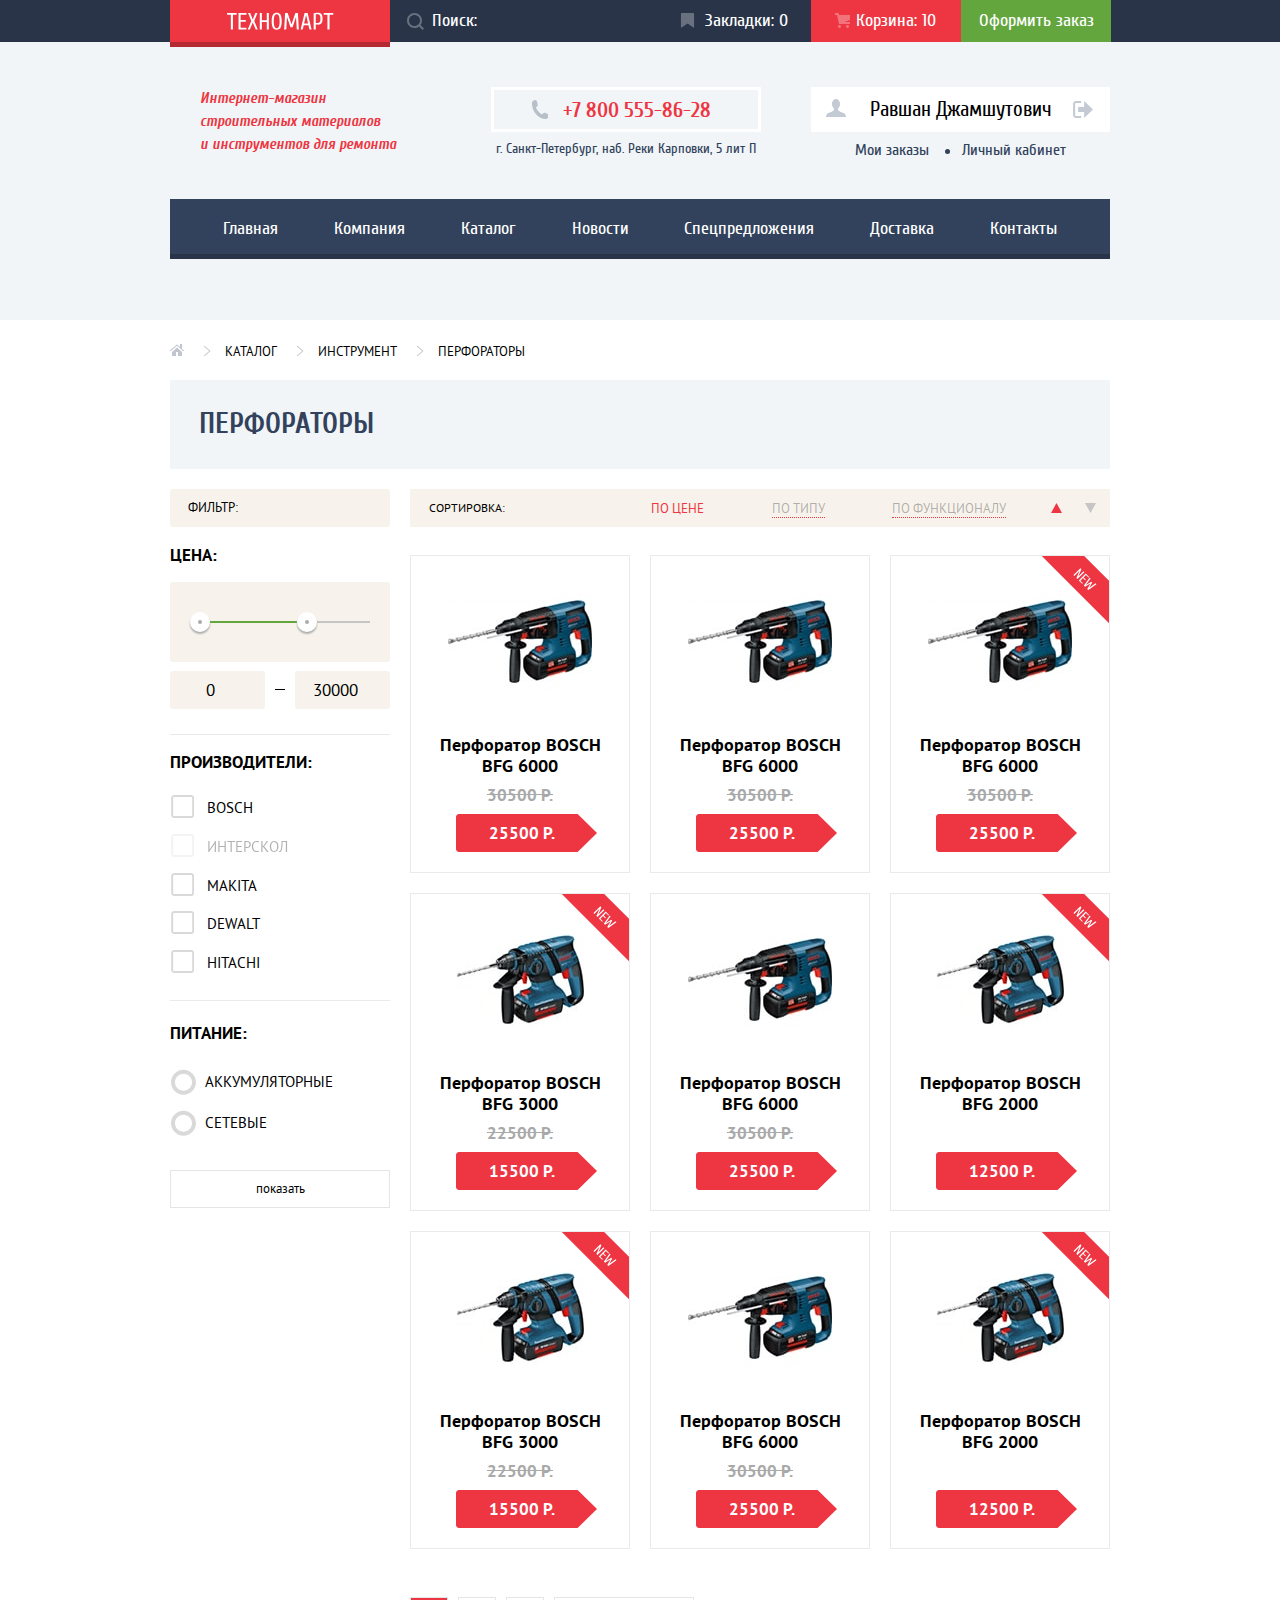
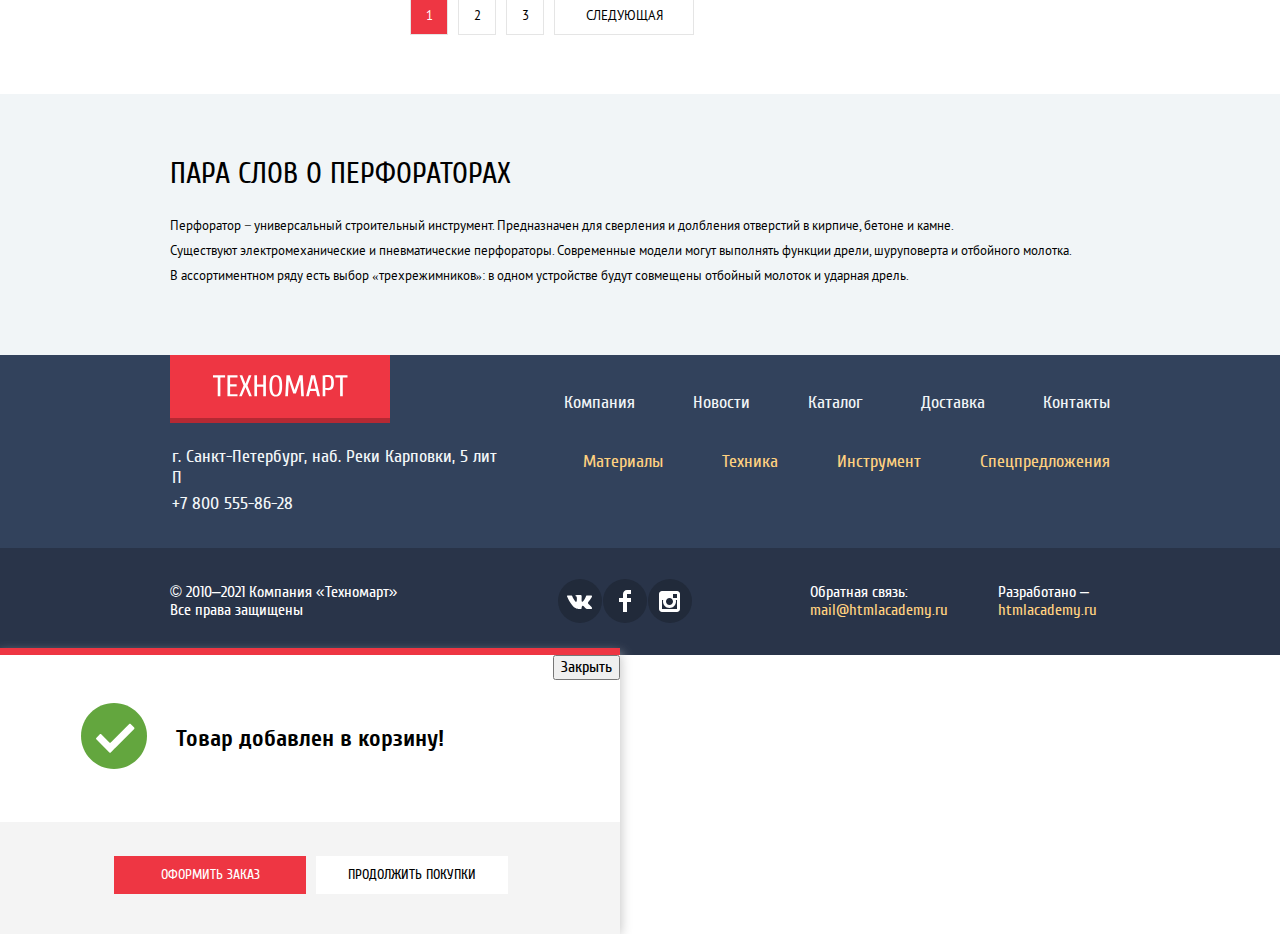
==== catalog.html @ 5bba309a "index pixel perfect" ====
<!DOCTYPE html>
<html lang="ru">
  <head>
    <meta charset="utf-8">
    <link rel="stylesheet" href="css/normalize.css">
    <link rel="stylesheet" href="css/style.css">
    <link rel="icon" href="favicon.ico">
    <link rel="icon" href="icon/favicon/icon.svg" type="image/svg+xml">
    <link rel="apple-touch-icon" href="icon/favicon/180.png">
    <link rel="manifest" href="manifest.webmanifest">
    <!-- <link href="https://fonts.googleapis.com/css2?family=Cuprum:ital,wght@0,400;0,600;1,400&family=PT+Sans:wght@400;700&display=swap" rel="stylesheet">    <link rel="stylesheet" href="css/style.css"> -->
    <title>Интернет-магазин Техномарт</title>  </head>
  <body class="inner-page">
    <header>
      <div class="top-header">
        <div class="container top-header-layout">
          <a class="logo" href="index.html">
            <div class="logo-wrap">
              <img class="logo-img" src="logo/logo-technomart.svg" width="106.83" height="16.9" alt="logo">
            </div>
          </a>
          <div class="search-wrap">
            <label class="top-header-search-icon" for="header_search">
              <svg width="17" height="17" viewBox="0 0 17 17" fill="none"  xmlns="http://www.w3.org/2000/svg">
                <path fill-rule="evenodd" clip-rule="evenodd" d="M13.458 12.044L17 15.586L15.586 17L12.044 13.458C10.782 14.421 9.21 15 7.5 15C3.35786 15 0 11.6421 0 7.5C0 3.35786 3.35786 0 7.5 0C11.6421 0 15 3.35786 15 7.5C15.0001 9.14309 14.4581 10.7403 13.458 12.044ZM7.5 2C4.467 2 2 4.467 2 7.5C2.00331 10.5362 4.4638 12.9967 7.5 13C10.532 13 13 10.532 13 7.5C13 4.467 10.532 2 7.5 2Z" fill="white" opacity="0.3"/>
              </svg>
            </label>
            <input class="top-header-search" type="search" id="header_search" placeholder="Поиск: ">
          </div>
          <ul class="top-header-list">
            <li class="top-header-item">
              <a href="#">
                <svg width="14" height="16" viewBox="0 0 14 16" fill="none" xmlns="http://www.w3.org/2000/svg">
                  <g opacity="0.3">
                  <path d="M14 15C14 15.55 13.632 15.741 13.182 15.426L7.819 11.661C7.369 11.346 6.632 11.346 6.182 11.661L0.818 15.426C0.368 15.741 0 15.55 0 15V1C0 0.45 0.45 0 1 0H13C13.55 0 14 0.45 14 1V15Z" fill="white"/>
                  </g>
                </svg>
                Закладки: 0
              </a>
            </li>
            <li class="top-header-item cart-with-goods">
              <a href="#">
                <svg width="15" height="15" viewBox="0 0 15 15" fill="none" xmlns="http://www.w3.org/2000/svg">
                  <g opacity="0.3">
                  <path d="M4.5 15C5.32843 15 6 14.3284 6 13.5C6 12.6716 5.32843 12 4.5 12C3.67157 12 3 12.6716 3 13.5C3 14.3284 3.67157 15 4.5 15Z" fill="white"/>
                  <path d="M12.5 15C13.3284 15 14 14.3284 14 13.5C14 12.6716 13.3284 12 12.5 12C11.6716 12 11 12.6716 11 13.5C11 14.3284 11.6716 15 12.5 15Z" fill="white"/>
                  <path d="M15 2H4.07L3.648 0H0V2H2.031L4.016 11H15V9H9.441L15 6.951V2Z" fill="white"/>
                  </g>
                </svg>
                Корзина: 10
              </a>
            </li>
            <li class="top-header-item">
              <a href="#">
                Оформить заказ
              </a>
            </li>
          </ul>
        </div>
      </div>
      <div class="main-header ">
        <div class="container main-header-layout">
          <h2 class="main-header-text">Интернет-магазин <br> строительных материалов <br> и инструментов для ремонта</h2>
          <div class="main-header-phone-wrap">
            <a class="main-header-phone" href="tel:+78005558628">
            +7 800 555-86-28</a>
            <p class="main-header-address">г. Санкт-Петербург, наб. Реки Карповки, 5 лит П</p>
          </div>
          <div class="user-wrap">
            <a class="user" href="">Равшан Джамшутович</a>
            <div class="orders-account">
              <a class="orders-account-dot" href="">Мои заказы</a>
              <a href="">Личный кабинет</a>
            </div>
          </div>

          <nav class="main-header-nav">
            <ul class="main-header-nav-list">
              <li><a href="index.html">Главная</a></li>
              <li><a href="#">Компания</a></li>
              <li><a href="catalog.html">Каталог</a></li>
              <li><a href="#">Новости</a></li>
              <li><a href="#">Спецпредложения</a></li>
              <li><a href="#">Доставка</a></li>
              <li><a href="#">Контакты</a></li>
            </ul>
          </nav>
        </div>
      </div>
    </header>
    <main>
      <div class="catalog-grid  container">
        <h1 class="hiden">Каталог</h1>
        <ul class="breadcrumbs">
          <li class="breadcrumbs-item"><a href="index.html"><img src="icon/icon-home.svg" alt="home"></a></li>
          <li class="breadcrumbs-item"><a href="catalog.html">Каталог</a></li>
          <li class="breadcrumbs-item"><a href="#">Инструмент</a></li>
          <li class="breadcrumbs-item breadcrumbs-current"><a href="#">Перфораторы</a></li>
        </ul>
        <div class="catalog-title-wrap">
          <h2 class="catalog-title">Перфораторы</h2>
        </div>
        <section>
          <form class="filter" action="post">
            <div class="filter-title">
              <p>фильтр:</p>
            </div>
            <fieldset class="filter-range-fieldset">
              <legend>Цена:</legend>
              <div class="range-filter">
                <div class="range-controls">
                  <div class="scale">
                    <div class="bar"></div>
                  </div>
                  <div class="toggle toggle-min" tabindex="0"></div>
                  <div class="toggle toggle-max" tabindex="0"></div>
                </div>
                <div class="price-controls">
                  <label class="min-price">
                    <input type="number" name="min-price" value="0">
                  </label>
                  <div class="price-controls-dash"></div>
                  <label class="max-price">
                    <input type="number" name="max-price" value="30000">
                  </label>
                </div>
              </div>
            </fieldset>
            <div class="filter-line"></div>
            <fieldset class="checkbox-manufacturers-fieldset">
              <legend>Производители:</legend>
                <input class="checkbox-manufacturers hiden" id="checkbox-BOSCH"  type="checkbox">
                <label class="checkbox-manufacturers-label" for="checkbox-BOSCH">BOSCH</label><br>

                <input class="checkbox-manufacturers hiden" id="checkbox-ИНТЕРСКОЛ" type="checkbox"
                disabled>
                <label class="checkbox-manufacturers-label" for="checkbox-ИНТЕРСКОЛ">ИНТЕРСКОЛ</label><br>

                <input class="checkbox-manufacturers hiden" id="checkbox-MAKITA" type="checkbox">
                <label class="checkbox-manufacturers-label" for="checkbox-MAKITA">MAKITA</label><br>

                <input class="checkbox-manufacturers hiden" id="checkbox-Dewalt" type="checkbox">
                <label class="checkbox-manufacturers-label" for="checkbox-Dewalt">Dewalt</label><br>

                <input class="checkbox-manufacturers hiden" id="checkbox-Hitachi" type="checkbox">
                <label class="checkbox-manufacturers-label" for="checkbox-Hitachi">Hitachi</label>
            </fieldset>
            <div class="filter-line checkbox-manufacturers-line"></div>
            <fieldset class="power-radiobtn-fieldset">
              <legend>Питание:</legend>
              <div class="power-radiobtn-wrap">
                <input class="power-radiobtn hiden" type="radio" id="power-battery" name="power">
                <label class="power-radiobtn-label" for="power-battery">Аккумуляторные</label>
              </div>
              <div class="power-radiobtn-wrap">
                <input class="power-radiobtn hiden" type="radio" id="power_socket" name="power">
                <label class="power-radiobtn-label" for="power_socket">Сетевые</label>
              </div>
            </fieldset>
            <button class="btn-filter">показать</button>
          </form>
        </section>
        <section class="catalog-items">
          <div class="catalog-items-sorting-wrap">
            <h2>Сортировка:</h2>
            <ul class="catalog-items-sorting-list">
              <li class="catalog-items-sorting-item catalog-items-sorting-item-activ"><a href="#">По цене</a></li>
              <li class="catalog-items-sorting-item"><a href="#">По типу</a></li>
              <li class="catalog-items-sorting-item"><a href="#">По функционалу</a></li>
            </ul>
            <ul class="sort-arr-wrap">
              <li class="sort-arr sort-arr-active">
                <a href="#">
                  <svg width="11" height="10" viewBox="0 0 11 10" fill="none" xmlns="http://www.w3.org/2000/svg">
                  <path d="M5.5 0L11 10L0 10" fill="#C5C5C5"/>
                  </svg>
                </a>
              </li>
              <li class="sort-arr ">
                <a href="#">
                  <svg width="11" height="10" viewBox="0 0 11 10" fill="none" xmlns="http://www.w3.org/2000/svg">
                  <path d="M5.5 10L0 0H11" fill="#C5C5C5"/>
                  </svg>
                </a>
              </li>
            </ul>
          </div>
          <ul class="popular-item-list">
            <li class="popular-item">
              <div class="popular-item-img">
                <ul class="popular-item-hover-list">
                  <li class="popular-item-hover-buy-btn popular-item-hover-buy"><a href="#">купить</a></li>
                  <li class="popular-item-hover-bookmark-btn popular-item-hover-bookmark"><a href="#">В закладки</a></li>
                </ul>
                <img src="img/BFG6000.jpg" width="144" height="128" alt="перфоратор BFG6000">
              </div>
              <div class="popular-list-wrap">
                <p>Перфоратор BOSCH<br>BFG 6000</p>
                <span>30500 Р.</span>
                <div class="btn btn-price">
                  <a href="#">25500 Р.</a>
                </div>
              </div>
            </li>
            <li class="popular-item">
              <div class="popular-item-img">
                <ul class="popular-item-hover-list">
                  <li class="popular-item-hover-buy-btn popular-item-hover-buy"><a href="#">купить</a></li>
                  <li class="popular-item-hover-bookmark-btn popular-item-hover-bookmark"><a href="#">В закладки</a></li>
                </ul>
                <img src="img/BFG6000.jpg" width="144" height="128" alt="перфоратор BFG6000">
              </div>
              <div class="popular-list-wrap">
                <p>Перфоратор BOSCH<br>BFG 6000</p>
                <span>30500 Р.</span>
                <div class="btn btn-price">
                  <a href="#">25500 Р.</a>
                </div>
              </div>
            </li>
            <li class="popular-item  popular-item-new">
              <div class="popular-item-img">
                <ul class="popular-item-hover-list">
                  <li class="popular-item-hover-buy-btn popular-item-hover-buy"><a href="#">купить</a></li>
                  <li class="popular-item-hover-bookmark-btn popular-item-hover-bookmark"><a href="#">В закладки</a></li>
                </ul>
                <img src="img/BFG6000.jpg" width="144" height="128" alt="перфоратор BFG6000">
              </div>
              <div class="popular-list-wrap">
                <p>Перфоратор BOSCH<br>BFG 6000</p>
                <span>30500 Р.</span>
                <div class="btn btn-price">
                  <a href="#">25500 Р.</a>
                </div>
              </div>
            </li>
            <li class="popular-item  popular-item-new">
              <div class="popular-item-img">
                <ul class="popular-item-hover-list">
                  <li class="popular-item-hover-buy-btn popular-item-hover-buy"><a href="#">купить</a></li>
                  <li class="popular-item-hover-bookmark-btn popular-item-hover-bookmark"><a href="#">В закладки</a></li>
                </ul>
                <img src="img/BFG3000.jpg" width="127" height="112" alt="перфоратор BFG3000">
              </div>
              <div class="popular-list-wrap">
                <p>Перфоратор BOSCH<br>BFG 3000</p>
                <span>22500 Р.</span>
                <div class="btn btn-price">
                  <a href="#">15500 Р.</a>
                </div>
              </div>
            </li>
            <li class="popular-item">
              <div class="popular-item-img">
                <ul class="popular-item-hover-list">
                  <li class="popular-item-hover-buy-btn popular-item-hover-buy"><a href="#">купить</a></li>
                  <li class="popular-item-hover-bookmark-btn popular-item-hover-bookmark"><a href="#">В закладки</a></li>
                </ul>
                <img src="img/BFG6000.jpg" width="144" height="128" alt="перфоратор BFG6000">
              </div>
              <div class="popular-list-wrap">
                <p>Перфоратор BOSCH<br>BFG 6000</p>
                <span>30500 Р.</span>
                <div class="btn btn-price">
                  <a href="#">25500 Р.</a>
                </div>
              </div>
            </li>
            <li class="popular-item  popular-item-new">
              <div class="popular-item-img">
                <ul class="popular-item-hover-list">
                  <li class="popular-item-hover-buy-btn popular-item-hover-buy"><a href="#">купить</a></li>
                  <li class="popular-item-hover-bookmark-btn popular-item-hover-bookmark"><a href="#">В закладки</a></li>
                </ul>
                <img src="img/BFG2000.jpg" width="127" height="112" alt="перфоратор BFG2000">
              </div>
              <div class="popular-list-wrap">
                <p>Перфоратор BOSCH<br>BFG 2000</p>
                <span></span>
                <div class="btn btn-price">
                  <a href="#">12500 Р.</a>
                </div>
              </div>
            </li>
            <li class="popular-item  popular-item-new">
              <div class="popular-item-img">
                <ul class="popular-item-hover-list">
                  <li class="popular-item-hover-buy-btn popular-item-hover-buy"><a href="#">купить</a></li>
                  <li class="popular-item-hover-bookmark-btn popular-item-hover-bookmark"><a href="#">В закладки</a></li>
                </ul>
                <img src="img/BFG3000.jpg" width="127" height="112" alt="перфоратор BFG3000">
              </div>
              <div class="popular-list-wrap">
                <p>Перфоратор BOSCH<br>BFG 3000</p>
                <span>22500 Р.</span>
                <div class="btn btn-price">
                  <a href="#">15500 Р.</a>
                </div>
              </div>
            </li>
            <li class="popular-item">
              <div class="popular-item-img">
                <ul class="popular-item-hover-list">
                  <li class="popular-item-hover-buy-btn popular-item-hover-buy"><a href="#">купить</a></li>
                  <li class="popular-item-hover-bookmark-btn popular-item-hover-bookmark"><a href="#">В закладки</a></li>
                </ul>
                <img src="img/BFG6000.jpg" width="144" height="128" alt="перфоратор BFG6000">
              </div>
              <div class="popular-list-wrap">
                <p>Перфоратор BOSCH<br>BFG 6000</p>
                <span>30500 Р.</span>
                <div class="btn btn-price">
                  <a href="#">25500 Р.</a>
                </div>
              </div>
            </li>
            <li class="popular-item  popular-item-new">
              <div class="popular-item-img">
                <ul class="popular-item-hover-list">
                  <li class="popular-item-hover-buy-btn popular-item-hover-buy"><a href="#">купить</a></li>
                  <li class="popular-item-hover-bookmark-btn popular-item-hover-bookmark"><a href="#">В закладки</a></li>
                </ul>
                <img src="img/BFG2000.jpg" width="127" height="112" alt="перфоратор BFG2000">
              </div>
              <div class="popular-list-wrap">
                <p>Перфоратор BOSCH<br>BFG 2000</p>
                <span></span>
                <div class="btn btn-price">
                  <a href="#">12500 Р.</a>
                </div>
              </div>
            </li>
          </ul>

          <ul class="pagination-list">
            <li class="pagination-item pagination-item-current">
              <a href="#">1</a>
            </li>
            <li class="pagination-item">
              <a href="#">2</a>
            </li>
            <li class="pagination-item">
              <a href="#">3</a>
            </li>
            <li class="pagination-item">
              <a href="#">Следующая</a>
            </li>
          </ul>

        </section>
        </div>

      <section class="about-perforators">
        <div class="container">

          <h2>Пара слов о перфораторах</h2>
          <p>Перфоратор  &minus; универсальный строительный инструмент. Предназначен для сверления и долбления отверстий в кирпиче, бетоне и камне. <br>
            Существуют электромеханические и пневматические перфораторы. Современные модели могут выполнять функции дрели, шуруповерта и отбойного молотка. <br>
            В ассортиментном ряду есть выбор «трехрежимников»: в одном устройстве будут совмещены отбойный молоток и ударная дрель.</p>
          </div>
      </section>
    </main>
    <footer class="main-footer">
      <div class="top-footer">
        <div class="container top-footer-layout">
          <h2 class="hiden">Контакты</h2>
          <a href="index.html" class="logo">
            <div class="logo-wrap logo-bottom">
              <img src="logo/logo-technomart.svg" width="136.5" height="21.6" alt="logo">
            </div>
          </a>
          <nav class="top-footer-nav">
            <ul class="top-footer-nav-list">
              <li><a href="#">Компания</a></li>
              <li><a href="#">Новости</a></li>
              <li><a href="catalog.html">Каталог</a></li>
              <li><a href="#">Доставка</a></li>
              <li><a href="#">Контакты</a></li>
            </ul>
          </nav>
          <div class="top-footer-wrap">
            <div class="top-footer-address-wrap">
              <p class="top-footer-address">г. Санкт-Петербург, наб. Реки Карповки, 5 лит П</p>
              <a class="top-footer-phone" href="tel:+78005558628">+7 800 555-86-28</a>
            </div>
            <ul class="top-footer-list">
              <li><a href="#">Материалы</a></li>
              <li><a href="#">Техника</a></li>
              <li><a href="#">Инструмент</a></li>
              <li><a href="#">Спецпредложения</a></li>
            </ul>
          </div>
        </div>
      </div>
      <div class="bottom-footer">
        <div class="container bottom-footer-layout">
            <p class="bottom-footer-copyrite">© 2010–2021 Компания «Техномарт» <br>
            Все права защищены</p>
            <ul class="bottom-footer-social-list">
              <li><a class="social-button" href="#"><img src="icon/icon-vk.svg" width="26" height="15" alt="vk"></a></li>
              <li><a class="social-button" href="#"><img src="icon/icon-fb.svg" width="12" height="22" alt="fb"></a></li>
              <li><a class="social-button" href="#"><img src="icon/icon-insta.svg" width="21" height="21" alt="insta"></a></li>
            </ul>
            <div class="feedback-wrap">
              <div class="feedback">
                <p>Обратная связь:</p>
                <a class="feedback-mail" href="mailto:mail@htmlacademy.ru">mail@htmlacademy.ru</a>
              </div>
              <div class="developed">
                <p>Разработано – </p>
                <a class="developed-link" href="https://htmlacademy.ru">htmlacademy.ru</a>
              </div>
            </div>
        </div>
      </div>
    </footer>

    <section class="modal add-to-cart">
      <p class="add-to-cart-main">Товар добавлен в корзину!</p>
      <ul class="add-to-cart-list">
        <li><a class="btn add-to-cart-item" href="#">оформить заказ</a></li>
        <li><a class="btn add-to-cart-item continue-shopping" href="#">продолжить покупки</a></li>
      </ul>
      <button class="modal-close" type="button">Закрыть</button>
    </section>

  </body>
</html>
---- css/style.css ----
/* fonts */
@font-face {
	font-family: 'Cuprum';
	src: local('Cuprum'), local('Cuprum-Regular'),
    url('../fonts/cuprum.woff2') format('woff2'),
		url('../fonts/cuprum.woff') format('woff');
	font-weight: 400;
	font-style: normal;
}

@font-face {
  font-family: 'Cuprum';
  src: local('Cuprum'), local('Cuprum Bold'),
    url('../fonts/cuprumbold.woff2') format('woff2'),
    url('../fonts/cuprumbold.woff') format('woff');
  font-weight: 700;
  font-style: normal;
}

@font-face {
  font-family: 'Cuprum';
  src: local('Cuprum'), local('Regular italic'),
    url('../fonts/cuprumbolditalic.woff2') format('woff2'),
    url('../fonts/cuprumitalic.woff') format('woff');
  font-weight: 400;
  font-style: italic;
}

@font-face {
  font-family: 'PT Sans';
  src: local('PT Sans'), local('PT Sans Regular'),
    url('../fonts/ptsans.woff2') format('woff2'),
    url('../fonts/ptsans.woff') format('woff');
  font-weight: 400;
  font-style: normal;
}

@font-face {
  font-family: 'PT Sans';
  src: local('PT Sans'), local('PT Sans Bold'),
    url('../fonts/ptsansbold.woff2') format('woff2'),
    url('../fonts/ptsansbold.woff') format('woff');
  font-weight: 700;
  font-style: normal;
}

/* Variables */
:root {
  --basic-black-menu: #32425C;
  --basic-black: #000000;
  --basic-red: #EE3643;
  --basic-green: #63A63E;
  --basic-grey: #3D546F;
  --basic-greylight: #C5C5C5;
  --basic-background: #F1F5F7;
  --basic-header-bottom: #293449;
  --white: #FFFFFF;
  --special-ylellow: #FFBF47;
  --special-blue: #3BBCE3;
  --special-lilac: #DC91D8;
  --special-greenlight: #8ED78F;
  --special-yellowlight: #FFD180;
  --focus: #5FBB2D;
  --error: #BA2732;
  --activ-white: rgba(255, 255, 255, 0.5);
  --activ-header-bottom: #161D29;
  --menu-clik: #1D2739;
  --suggestions-item-link: rgba(255, 255, 255, 0.3);
  --suggestions-hover: rgba(197,197,197, 0.3);
  --suggestions-active: rgba(169,169,169, 0.3);
  --catalog-sorting-black: rgba(0, 0, 0, 0.3);
  --input-hr: rgba(0, 0, 0, 0.0001);
  --background-popular: #F9F5F0;
  --border-items: #EAEAEA;
  --old-price: #A9A9A9;
  --servises-shadow: #405069;
  --fotter-adress: #F3F7F9;
  --modal-bottom: #F4F4F4;
  --btn-hover: #CA2C37;
  --basic-filter: #F7F3EC;
  --btn-filter-border: #E5E5E5;
  --hover-btn-shadow: #367315;
  --hover-btn-active: #518534;
  --social-icons: #212A3A;
  --toggle-filter: #ABABAB;
}

/* Global */
.page {
  height: 100%;
}

.page-body {
  height: 100%;
  display: grid;
  grid-template-rows: min-content 1fr min-content;
}


body {
  min-width: 940px;
  margin: 0;
  padding: 0;
  font-family: "Cuprum", Arial, sans-serif;
  font-weight: 400;
	font-style: normal;
  color: var(--basic-black);
}
* {
  box-sizing: border-box;
}

.container {
 width: 960px;
 margin: 0 auto;
 padding: 0 10px;
}

.hiden {
  position: absolute;
  width: 1px;
  height: 1px;
  margin: -1px;
  border: 0;
  padding: 0;
  white-space: nowrap;
  clip-path: inset(100%);
  clip: rect(0 0 0 0);
  overflow: hidden;
}

.btn {
  display: flex;
  align-items: center;
  justify-content: center;
  width: 192px;
  height: 38px;
  background-color: var(--basic-red);
  text-align: center;
}

.btn:hover,
.btn:focus {
  background: var(--btn-hover);
}

.btn:active {
  background: var(--error);
}

.btn a {
  color: var(--white);
  font-size: 14px;
  text-transform: uppercase;
}

a {
  text-decoration: none;
}

.btn-filter {
  width: 220px;
  height: 38px;
  background: var(--white);
  border: 1px solid var(--btn-filter-border);
  font-family: PT Sans;
  font-weight: 400;
  font-size: 13px;
  align-items: center;
  text-align: center;
  color: var(--basic-black);
}

img {
  max-width: 100%;
  height: auto;
}

header {
  margin-bottom: 59px;
}

.inner-page header {
  margin-bottom: 22px;
}

.top-header {
  height: 42px;
  width: 100%;
  background-color: var(--basic-header-bottom);
}

.top-header-layout {
  display: grid;
  grid-template-columns: repeat(3, 1fr);
  margin-bottom: 46px;
}

.logo-wrap {
  display: flex;
  justify-content: center;
  padding-top: 12px;
  width: 220px;
  height: 47px;
  background-color:var(--basic-red);
  box-shadow: inset 0px -5px 0px rgba(0, 0, 0, 0.24);
  text-align: center;
}

.logo-img {
  width: 108px;
  height: 17.9px;
}

.logo-wrap:active {
  background-color:var(--error)
}




.search-wrap {
  display: flex;
  align-items: center;
  padding-left: 17px;
  width: 271px;
  height: 42px;
}

.top-header-search {
  background-color: transparent;
  border: none;
  outline: none;
  width: 100%;
  height: 100%;
  padding-left: 8px;
  padding-right: 8px;
}


.top-header-search::placeholder {
  font-family: 'Cuprum';
  font-weight: 400;
  font-size: 18px;
  line-height: 24px;
  color: #FFFFFF;
  opacity: 1;
}

.search-wrap:focus {
  background-color: var(--white);
}

.top-header-search-icon {
  width: 17px;
  height: 17px;
}


.search-wrap:hover path {
  opacity: 1;
}

.search-wrap:active path,
.search-wrap:focus-within path {
  fill: red;
  opacity: 1;
}

.search-wrap:focus-within {
  background-color: var(--white)
}

.top-header-list {
  width: 450px;
  display: flex;
  margin: 0;
  padding: 0;
  list-style-type: none;
  height: 42px;
}


.top-header-item a {
  width: 150px;
  position: relative;
  display: flex;
  flex-direction: column;
  justify-content: center;
  text-align: center;
  color: var(--white);
  height: 42px;
  font-size: 18px;
  line-height: 24px;
  padding-left: 20px;
}


.top-header-item:last-child a {
  padding-left: 0;
}

.cart-with-goods {
  background-color: var(--basic-red);
}



.top-header-item:nth-child(1) svg,
.top-header-item:nth-child(2)  svg {
  position: absolute;
  top: 13px;
  left: 19px;
  width: 15px;
  height: 15px;
}

.top-header-item:nth-child(2)  svg {
  left: 24px;
}


.top-header-item:nth-child(1)  a:hover g,
.top-header-item:nth-child(2)  a:hover g {
  opacity: 1;
}

.top-header-item:nth-child(1)  a:active g,
.top-header-item:nth-child(2)  a:active g {
  opacity: 0.3;
}



.top-header-item:active {
  background-color: var(--activ-header-bottom)
}

.top-header-item:last-child {
  background-color: var(--basic-green)
}
.top-header-item:last-child:hover,
.top-header-item:last-child:focus {
  background-color: var(--focus)
}
.top-header-item:last-child:active {
  background-color: var(--basic-green);
}
.top-header-item:last-child:active a {
  color: var(--activ-white);
}

.main-header {
  padding-top: 45px;
  padding-bottom: 60px;
  min-height: 278px;
  background-color: var(--basic-background)
}

.main-header-layout {
  display: grid;
  grid-template-columns: 1fr 1fr 299px;
}

.main-header-text {
  margin: 0;
  margin-left: 30px;
  font-style: italic;
  font-size: 15px;
  line-height: 23px;
  color: var(--basic-red);
}

.main-header-phone-wrap {
  width: 270px;
  margin-bottom: 42px;
}

.main-header-phone {
  position: relative;
  display: flex;
  width: 270px;
  height: 45px;
  justify-content: center;
  align-items: center;
  box-sizing: border-box;
  border: 3px solid var(--white);
  font-weight: 700;
  font-size: 21px;
  line-height: 30px;
  color: var(--basic-red);
  margin-bottom: 9px;
  padding-left: 23px;
}

.main-header-phone::before {
  content: "";
  display: block;
  width: 17.51px;
  height: 18.97px;
  background-image: url(../icon/icon-phone.svg);
  position: absolute;
  left: 37px;
}

.main-header-address {
  margin: 0;
  font-size: 14px;
  font-weight: 400;
  color: var(--basic-black-menu);
  text-align: center;
}

.main-header-authorization {
  list-style-type: none;
  margin: 0;
  padding: 0;
  display: flex;
  justify-content: end;
}

.main-header-authorization li {
  display: flex;
  justify-content: center;
  align-items: center;
}

.main-header-login {
  width: 121px;
  height: 45px;
  background-color: var(--white);
  font-size: 21px;
  margin-right: 10px;
}


.main-header-login a,
.main-header-registration a {
  width: 100%;
  height: 100%;
  display: flex;
  align-items: center;
  justify-content: center;
}

.main-header-login a {
  justify-content: start;
  padding-left: 19px;
}

.main-header-login:hover a,
.main-header-login:focus a {
  color: var(--basic-red);
}

.main-header-login:hover path,
.main-header-login:focus path {
  fill: var(--basic-grey);
}

.main-header-login:active path {
  fill: var(--basic-greylight);
}

.login-icon {
  margin-right: 6px;
}

.main-header-login:active a {
  color: var(--basic-greylight)
}

.main-header-registration:hover a,
.main-header-registration:focus a {
  color: var(--basic-red);
}

.main-header-registration:active a {
  color: var(--basic-greylight);
}

.main-header-registration {
  width: 150px;
  height: 45px;
  background-color: var(--white);
  font-size: 21px;
}

.main-header-authorization a {
  color: var(--basic-black);
}



.user {
  position: relative;
  display: flex;
  justify-content: center;
  align-items: center;
  height: 45px;
  background-color: var(--white);
  font-size: 21px;
  color: var(--basic-black);
  margin-bottom: 9px;
}

.user::before {
  position: absolute;
  top: 12px;
  left: 15px;
  content: "";
  display: block;
  width: 20px;
  height: 18px;
  background-image: url(../icon/icon-user.svg);
  background-repeat: no-repeat;
  opacity: 0.3;
}

.user::after {
  content: "";
  position: absolute;
  top: 13;
  right: 17px;
  display: block;
  width: 20px;
  height: 18px;
  background-image: url(../icon/icon-login.svg);
  background-repeat: no-repeat;
  opacity: 0.3;
}

.user:hover::before,
.user:focus::before,
.user:hover::after,
.user:focus::after {
  opacity: 1;
}

.user:active {
  color: var(--basic-greylight);
}

.user:active::before,
.user:active::after {
  opacity: 0.3;
}

.orders-account {
  position: relative;
  display: flex;
  justify-content: space-around;
  padding-left: 28px;
  padding-right: 28px;
}

.orders-account-dot::after {
  content: "";
  display: block;
  position: absolute;
  top: 8px;
  left: 134px;
  width: 5px;
  height: 5px;
  border-radius: 50%;
  background: linear-gradient(0deg, #32425C, #32425C), #FFFFFF;
}

.orders-account a {
  text-decoration: none;
  font-size: 16px;
  text-align: center;
  color: var(--basic-black-menu);
}

.orders-account a:hover,
.orders-account a:focus {
  color: var(--basic-red);
}

.orders-account a:active {
  opacity: 0.3;
}

.main-header-nav {
  grid-column: 1/-1;
  background-color: var(--basic-black-menu);
  box-shadow: inset 0px -5px 0px var(--basic-header-bottom);
}

.main-header-nav a {
  color: var(--white);
  font-size: 18px;
  line-height: 24px;
}

.main-header-nav-list {
  list-style-type: none;
  margin: 0;
  padding: 0;
  display: flex;
  justify-content: space-around;
  align-items: center;
  min-height: 60px;
  padding-right: 25px;
  padding-left: 25px;
}


.main-header-nav-list li {
  height: 60px;
  flex-grow: 1;
  display: flex;
  justify-content: center;
  align-items: center;
}

.main-header-nav-list li a {
  height: 60px;
  flex-grow: 1;
  display: flex;
  justify-content: center;
  align-items: center;
}

.main-header-nav-list li:hover,
.main-header-nav-list li:focus {
  background-color: var(--basic-header-bottom);
}

.main-header-nav-list li:active {
  background-color: var(--menu-clik);
  box-shadow: inset 0px -5px 0px var(--basic-header-bottom);
}

.main-header-nav-list li:active a {
  color: #FFFFFF;
  opacity: 0.5;
}


.suggestions {
  margin-bottom: 59px;
}

.suggestions-layout {
  display: grid;
  grid-template-columns: 2fr 1fr;
  gap: 20px;
}

.suggestions > h2 {
  grid-column: 1/-1;
}
.suggestions-list {
  grid-column: 1/-1;
  display: grid;
  grid-template-columns: 1fr 1fr 1fr;
}

.suggestions-list,
.suggestions-list-col {
  display: grid;
  gap: 20px;
  margin: 0;
  padding: 0;
  list-style-type: none;
}


.suggestions-list h3,
.suggestions-list-col h3 {
  margin: 0;
  font-weight: 700;
  font-size: 24px;
  line-height: 30px;
  color: var(--white);
}




.suggestions-item-link {
  width: 135px;
  height: 38px;
  background-color: var(--suggestions-item-link);
  font-size: 14px;
  line-height: 18px;
  text-align: center;
  text-transform: uppercase;
  color: var(--white);
  font-size: 14px;
}

.suggestions-item-link a {
  display: flex;
  align-items: center;
  justify-content: center;
  width: 100%;
  height: 100%;
  color: var(--white);
  font-size: 14px;
}

.suggestions-item-link:hover {
  background-color: var(--suggestions-hover);
}

.suggestions-item-link:active {
  background-color: var(--suggestions-active);
}

.suggestions-item {
  position: relative;
  display: flex;
  flex-direction: column;
  justify-content: space-between;
  width: 300px;
  height: 123px;
  padding: 21px 23px;
  background-repeat: no-repeat;
  background-position: right 32px center;
}

.background-position-44 {
  background-position: right 44px center;
}

.suggestions-item-material {
  background-color: var(--special-ylellow);
  background-image: url(../icon/icon-bucket.svg);
}

.suggestions-item-tool {
  background-image: url(../icon/icon-drill.svg);
  background-color: var(--special-blue);
}

.suggestions-item-technics {
  background-color: var(--special-lilac);
  background-image: url(../icon/icon-tractor.svg);
}

.slider {
  position: relative;
  grid-column: 1/2;
  width: 620px;
  height: 266px;
  background-color: var(--basic-greylight);
}

.slider-list {
  list-style-type: none;
  margin: 0;
  padding: 0;
}

.slider-item {
  position: relative;
}

.slider-item h3 {
  position: absolute;
  top: 20px;
  left: 24px;
  font-weight: 700;
  font-size: 36px;
  text-transform: uppercase;
  color: var(--white);
  margin: 0;
}

.slider-item p {
  position: absolute;
  top: 67px;
  left: 24px;
  font-size: 18px;
  color: var(--white);
  margin: 0;
}

.btn-slider {
  position: absolute;
  display: flex;
  align-items: center;
  justify-content: center;
  bottom: 31px;
  left: 24px;
  text-transform: uppercase;
  color: var(--white);
  text-transform: uppercase;
  font-size: 14px;
}

.slider-button-left,
.slider-button-right {
  position: absolute;
  width: 22px;
  height: 40px;
  top: 122px;
  left: 24px;
  border: none;
  background: transparent;
  background-image: url(../icon/icon-left.svg);
  cursor: pointer;
}

.slider-button-right {
  left: auto;
  right: 20px;
  transform: rotate(180deg);
}

.slider-pagination {
  position: absolute;
  bottom: 36px;
  left: 50%;
}

.slider-pagination button {
  padding: 0;
  width: 10px;
  height: 10px;
  background-color: transparent;
  border: 2px solid white;
  border-radius: 50%;
}

.slider-pagination .current-slide {
  background-color: var(--basic-red);
}

.suggestions {
  margin-bottom: 59px;
}

.suggestions-item-discount {
  background-color: var(--special-greenlight);
  background-image: url(../icon/icon-shopping-cart.svg);
}

.suggestions-item-delivery {
  background-color: var(--special-ylellow);
  background-image: url(../icon/icon-car.svg);
}

.popular {
  margin-bottom: 70px;
}

.popular-wrap {
  height: 89px;
  background-color: var(--background-popular);
  margin-bottom: 20px;
  padding-left: 28px;
  padding-right: 14px;
}

.popular-wrap-layout {
 display: grid;
 align-items: center;
 grid-template-columns: 1fr min-content;
}

.title {
  font-weight: 400;
  font-size: 30px;
  line-height: 30px;
  text-transform: uppercase;
  color: var(--basic-black-menu);
}

.popular-list,
.popular-item-list {
  list-style-type: none;
  margin: 0;
  padding: 0;
}

.popular-item-list {
  display: grid;
  grid-template-columns: repeat(3, 1fr);
  gap: 20px;
  margin-bottom: 48px;
}

.popular-list-layout {
  display: grid;
  grid-template-columns: repeat(4, 1fr);
  gap: 20px;
}

.popular-item,
.catalog-item {
  position: relative;
  display: flex;
  flex-direction: column;
  justify-content: space-between;
  align-items: center;
  padding: 5px 10px 20px 10px;
  border: 1px solid #EAEAEA;
  width: 220px;
  min-height: 318px;
}

.popular-item-new::before {
  content: "";
  display: block;
  position: absolute;
  top: 0;
  right: 0;
  width: 70px;
  height: 70px;
  background-image: url(../icon/catalog-new.svg);
  background-repeat: no-repeat;
  z-index: 1;
}

.popular-item-img {
  display: flex;
  height: 162px;
  align-items: center;
  justify-content: center;
}

.popular-item:hover {
  box-shadow: 0 10px 25px 0 rgb(41 52 73 / 50%);
}

.popular-item:hover img {
  display: none;
}

.popular-list-wrap {
  display: flex;
  justify-content: space-between;
  flex-direction: column;
  align-items: center;
  min-height: 117px;
}

.popular-item p,
.catalog-item p {
  font-family: PT Sans;
  font-weight: 700;
  font-size: 18px;
  text-align: center;
  color: var(--basic-black);
  margin: 0;
}

.popular-item span,
.catalog-item span {
  font-family: PT Sans;
  font-weight: 700;
  font-size: 17px;
  text-align: center;
  text-decoration-line: line-through;
  text-transform: uppercase;
  color: #A9A9A9;
}
.popular-item-hover-list {
  display: none;
  list-style-type: none;
  height: 100%;
  margin: 0;
  padding: 0;
}

.popular-item:hover .popular-item-hover-list {
  display: flex;
  flex-direction: column;
  align-items: center;
  justify-content: center;
}

.popular-item-hover-buy-btn {
  position: relative;
  width: 135px;
  height: 38px;
  background-color: var(--basic-green);
  box-shadow: inset 0px -3px 0px var(--hover-btn-shadow);
  border-radius: 2px;
  text-align: center;
  margin-bottom: 10px;
}

.popular-item-hover-buy-btn a {
  display: flex;
  align-items: center;
  justify-content: center;
  height: 100%;
  width: 100%;
  font-size: 14px;
  text-transform: uppercase;
  color: var(--white);
}

.popular-item-hover-buy-btn a::before {
  content: "";
  position: absolute;
  left: 25px;
  top: 10px;
  width: 15px;
  height: 15px;
  background-image: url(../icon/icon-cart.svg);
  opacity: 0.3;
}

.popular-item-hover-buy-btn:hover,
.popular-item-hover-buy-btn:focus {
 background-color: var(--focus);
}

.popular-item-hover-buy-btn:active {
  background-color: var(--hover-btn-active);
}

.popular-item-hover-bookmark-btn {
  width: 135px;
  height: 38px;
  border: 3px solid var(--basic-green);
  border-radius: 2px;
  text-align: center;
}

.popular-item-hover-bookmark-btn a {
  display: flex;
  align-items: center;
  justify-content: center;
  height: 100%;
  width: 100%;
  font-size: 14px;
  text-transform: uppercase;
  color: var(--basic-black-menu);
}

.popular-item-hover-bookmark-btn:hover,
.popular-item-hover-bookmark-btn:focus {
  border: 3px solid var(--basic-black-menu);
}

.popular-item-hover-bookmark-btn:active {
  border: 3px solid var(--basic-greylight);
}

.popular-item-hover-bookmark-btn:active a {
  color: var(--basic-greylight);
}

.btn-price,
.btn-price:hover {
  margin-left: 13px;
  width: 141px;
  height: 38px;
  background-image: url(../icon/red-button.svg);
  background-color: transparent;

}

.btn-price a {
  display: flex;
  align-items: center;
  justify-content: center;
  height: 100%;
  width: 100%;
  font-family: PT Sans;
  font-weight: 700;
  font-size: 17px;
  padding-right: 10px;
}


.manufacturers-wrap {
  height: 89px;
  background-color: var(--background-popular);
  display: grid;
  grid-template-columns: 1fr min-content;
  align-items: center;
  padding-left: 28px;
  padding-right: 14px;
  margin-bottom: 20px;
}

.manufacturers-list {
  list-style-type: none;
  margin: 0;
  padding: 0;
  display: grid;
  grid-template-columns: repeat(4, 1fr);
  gap: 20px;
  margin-bottom: 70px;
}


.manufacturers-item {
  border: 1px solid var(--border-items);
  display: flex;
  justify-content: center;
  align-items: center;
  width: 220px;
  height: 145px;
}

.manufacturers-item:hover {
  box-shadow: 0 0px 10px 0 rgb(41 52 73 / 50%);
}

.manufacturers-item:active {
  box-shadow: 0 0px 10px 0 rgb(41 52 73 / 50%);
  opacity: 0.3;
}

.services {
  background-color: var(--basic-background);
  padding-top: 64px;
  padding-bottom: 50px;
}

.services-slider {
  display: flex;
  min-height: 279px;
}


.services h2 {
  font-size: 29px;
  text-transform: uppercase;
  grid-column: 1/-1;
  margin: 0;
  margin-bottom: 23px;
}

.services-text {
  font-family: PT Sans;
  font-weight: 400;
  font-size: 13px;
  margin: 0;
  margin-bottom: 25px;
  line-height: 23px;
}


.services-list {
  position: relative;
  display: flex;
  flex-direction: column;
  justify-content: center;
  list-style-type: none;
  margin: 0;
  padding: 0;
}

.services-list::before {
  content: "";
  width: 26px;
  box-shadow: -10px 0px 12px -8px #000;
  height: 100%;
  right: -25px;
  top: 0;
  border-radius: 61%;
  z-index: 1;
  background-color: var(--basic-background);
  position: absolute;
}
.services-list::after {
  content: "";
  width: 26px;
  height: 110%;
  right: -25px;
  top: -15px;
  z-index: 2;
  background-color: var(--basic-background);
  position: absolute;
}

.services-slider-btn {
  display: flex;
  align-items: center;
  width: 240px;
  height: 61px;
  padding-left: 22px;
  background: var(--basic-black-menu);
  box-shadow: 0px 1px 0px var(--basic-header-bottom), inset 0px 1px 0px var(--servises-shadow);
  font-size: 22px;
  color: var(--white);
  border: none;
  cursor: pointer;
}

.services-slider-btn:hover,
.services-slider-btn:focus {
  background: var(--basic-header-bottom);
  box-shadow: 0px 1px 0px #293449, inset 0px 1px 0px #405069;}


.services-slider-btn:active {
  background-color: var(--white);
  box-shadow: 0px 1px 0px var(--white);
  color: var(--basic-black-menu);
}



.services-descr-list {
  margin: 0;
  padding: 0;
  list-style-type: none;
  flex-grow: 1;
  margin-top: 43px;
}

.services-descr-item {
  min-height: 185px;
  margin-left: 80px;
}

.services-descr-item-delivery {
  background-image: url(../img/delivery.png);
  background-position: right 23px;
  background-repeat: no-repeat;
}

.services-descr-item-guarantee {
  background-image: url(../img/guarantee.png);
  background-position: right center;
  background-repeat: no-repeat;
}

.services-descr-item-credit {
  background-image: url(../img/credit.png);
  background-position: right center;
  background-repeat: no-repeat;
}

.services-descr-item h2 {
  font-size: 30px;
  text-transform: uppercase;
  color: var(--basic-black-menu);
  margin-bottom: 24px;
  font-weight: 400;
}

.services-descr-item p {
  font-family: PT Sans;
  font-weight: 400;
  font-size: 13px;
  line-height: 25px;
}


.btn-credit {
  width: 195px;
  height: 38px;
  font-size: 14px;
  text-align: center;
  text-transform: uppercase;
  color: var(--white);
  border-radius: 3px;
  border: none;
}
.delivery {
  padding-top: 70px;
  padding-bottom: 70px;
  display: grid;
  grid-template-columns: 1fr 300px;
  gap: 150px;
}

.delivery h2 {
  margin: 0;
  margin-bottom: 23px;
  font-size: 30px;
  font-weight: 400;
  text-transform: uppercase;
  grid-column: 1/-1;
}

.delivery-about {
  padding-right: 10px;
}

.delivery p {
  font-family: PT Sans;
  font-weight: 400;
  font-size: 13px;
  line-height: 24px;
}

.delivery-text {
  margin-bottom: 26px;
}

.delivery-descr {
  margin: 0px;
  margin-bottom: 2px;
  line-height: 20;
}

.delivery-list {
  margin: 0;
  padding: 0;
  padding-left: 37px;
  line-height: 23px;
  margin-bottom: 22px;
  list-style: none;
}

.delivery-list li {
  position: relative;
  margin-bottom: 12px;
  font-size: 18px;
}

.delivery-list li::before {
  content: "";
  display: block;
  position: absolute;
  width: 25px;
  height: 2px;
  background-color: var(--basic-red);
  left: -37px;
  top: 11px;
}

.btn-delivery {
  width: 220px;
  height: 38px;
}

.delivery-contacts p {
 margin-bottom: 31px;
}

.btn-delivery-contacts {
  width: 300px;
  height: 38px;
}

.img-map {
  margin-bottom: 22px;
}

.top-footer {
  background-color: var(--basic-black-menu);
  min-height: 193px;
}

.top-footer-layout {
  display: grid;
  grid-template-columns: 1fr 1fr 1fr 1fr;
}

.top-footer-layout > h2 {
  grid-column: 1/-1;
}

.logo-bottom {
  display: flex;
  justify-content: center;
  align-items: start;
  width: 220px;
  height: 68px;
  padding: 19px;
}


.top-footer-nav {
  grid-column: 2/-1;
  padding-top: 38px;
}

.top-footer-nav-list  {
  list-style-type: none;
  margin: 0;
  padding: 0;
  display: flex;
  justify-content: right;
}

.top-footer-nav-list li {
  margin-left: 58px;
}

.top-footer-nav-list a {
  font-size: 18px;
  color: var(--basic-background);
}

.top-footer-wrap {
  grid-column: 1/-1;
  display: grid;
  grid-template-columns: 340px 1fr;
}

.top-footer-address-wrap {
  padding-top: 24px;
  padding-left: 2px;
}

.top-footer-address {
  font-size: 18px;
  color: var(--fotter-adress);
  margin: 0;
  margin-bottom: 5px;
}

.top-footer-phone {
  font-size: 18px;
  color: var(--fotter-adress);
}

.top-footer-list {
  list-style-type: none;
  margin: 0;
  padding: 0;
  display: flex;
  justify-content: right;
  padding-top: 29px;
}

.top-footer-list li {
  margin-left: 59px;
}

.top-footer-list a {
  font-size: 18px;
  color: var(--special-yellowlight);
}

.top-footer-nav-list li:hover a,
.top-footer-nav-list li:focus a,
.top-footer-list li:hover a,
.top-footer-list li:focus a {
  text-decoration-line: underline;
}

.top-footer-nav-list li:active a,
.top-footer-nav-list li:active a,
.top-footer-list li:active a,
.top-footer-list li:active a {
  opacity: 0.5;
  text-decoration-line: none;
}

.bottom-footer {
  min-height: 107px;
  padding-top: 31px;
  background-color: var(--basic-header-bottom);
}

.bottom-footer p {
  margin: 0;
}

.bottom-footer-layout {
  display: flex;
  justify-content: space-between;
  align-items: center;
}

.bottom-footer-copyrite {
  font-size: 16px;
  color: var(--white);
}

.bottom-footer-social-list {
  list-style-type: none;
  margin: 0;
  padding: 0;
  display: flex;
  justify-content: space-between;
  align-items: center;
  width: 134px;
  justify-self: center;
  margin-left: 42px;
}

.social-button {
  display: flex;
  justify-content: center;
  align-items: center;
  width: 44px;
  height: 44px;
  border-radius: 50%;
  background-color: var(--social-icons);
}

.social-button:hover,
.social-button:active {
  background-color: var(--basic-red);
}

.feedback-wrap {
  display: flex;
  justify-content: space-between;
  align-items: center;
  width: 300px;
}

.feedback {
    justify-self: center;
    align-self: center;
}

.feedback p {
  font-size: 16px;
  color: var(--white)
}

.feedback a {
  font-size: 16px;
  color: var(--special-yellowlight)
}

.feedback a:active,
.developed a:active {
  color: var(--basic-red);
}

.developed {
  justify-self: center;
  align-self: center;
  padding-right: 13px;
}

.developed p {
  font-size: 16px;
  color: var(--white)
}

.developed a {
  font-size: 16px;
  color: var(--special-yellowlight)
}

.modal {
  width: 620px;
  min-height: 200px;
  box-shadow: 0 -7px 0 0 var(--basic-red),
              0 0 11px 1px var(--basic-greylight);
}

.modal-feedback {
  position: relative;
  min-height: 423px;
  margin-bottom: 50px;
}

.feedback-form {
  color: var(--basic-black);
  display: flex;
  flex-direction: column;
  justify-content: space-between;
  height: 100%;
}

.feedback-form input,
.feedback-form textarea {
  font-family: 'PT Sans';
  font-style: normal;
  font-weight: 400;
  font-size: 13px;
  line-height: 24px;
}

.feedback-form-wrap {
  padding: 41px 80px 34px 78px;
}

.feedback-form label {
  font-size: 18px;
}

.input-wrap {
  display: flex;
  justify-content: space-between;
  margin-bottom: 17px;
}

.Feedback-name-wrap,
.feedback-mail-wrap {
  width: 220px;
}

.input-wrap label {
  display: block;
  margin-bottom: 11px;
}

.input-wrap input {
  border: 2px solid var(--basic-greylight);
  width: 100%;
  height: 38px;
  padding-left: 9px;
  border-radius: 2px;
  outline: none;
}

.input-wrap input::placeholder,
.feedback-textarea::placeholder {
  font-family: 'PT Sans';
  font-style: normal;
  font-weight: 400;
  font-size: 13px;
  color: var(--old-price);
}


.feedback-text-wrap label {
  display: block;
  margin-bottom: 11px;
}

.feedback-text-wrap textarea {
  width: 460px;
  height: 114px;
  resize: none;
  padding:11px 10px;
  outline: none;
  border: 2px solid var(--basic-greylight);

}

.modal-bottom {
  display: flex;
  align-items: center;
  padding-left: 77px;
  width: 100%;
  flex-grow: 1;
  background-color: var(--modal-bottom)
}

.btn-modal {
  width: 460px;
  height: 38px;
  color: var(--white);
  text-transform: uppercase;
  border: none;
  font-size: 14px;
}

.modal-close {
  position: absolute;
  top: 0;
  right: 0;
}


.modal-map {
  position: relative;
  width: 943px;
  height: 442px;
  background-image: url(../img/map.png);
}

/* catalog */
.breadcrumbs {
  list-style-type: none;
  grid-column: 1/-1;
  margin: 0;
  padding: 0;
  display: flex;
  justify-content: start;
  flex-wrap: wrap;
}

.breadcrumbs-item {
  position: relative;
  margin-right: 41px;
}

.breadcrumbs-item::after {
  content: "";
  display: block;
  position: absolute;
  top: 3px;
  right: -27px;
  width: 8px;
  height: 12px;
  background-image: url(../icon/icon-right-small.svg);
  background-repeat: no-repeat;
}

.breadcrumbs-item:last-child {
  margin-right: 0;
}

 .breadcrumbs-item a {
  font-family: PT Sans;
  font-weight: 400;
  font-size: 13px;
  text-transform: uppercase;
  color: var(--basic-black);
 }

 .breadcrumbs-current::after {
  display: none;
 }

 .catalog-title-wrap {
  height: 89px;
  background: var(--basic-background);
  grid-column: 1/-1;
  display: flex;
  justify-content: start;
  align-items: center;
  padding-left: 29px;
}

.catalog-title {
  font-size: 29px;
  text-transform: uppercase;
  color: var(--basic-black-menu);
  margin: 0;
}


.filter {
  grid-column: 1/2;
}

.filter-line {
  height: 1px;
  background-color: var(--border-items);
  margin-bottom: 18px;
}

.filter fieldset {
  border: none;
  margin: 0;
  padding: 0;
}


.filter-title {
  background-color: var(--basic-filter);
  height: 38px;
  display: flex;
  align-items: center;
  padding-left: 18px;
  margin-bottom: 19px;
  border-radius: 3px;
}

.filter-title p {
  font-family: PT Sans;
  font-weight: 400;
  font-size: 13px;
  color: var(--basic-black);
  text-transform: uppercase;
  margin: 0;
}


.filter legend {
  font-family: PT Sans;
  font-weight: 700;
  font-size: 17px;
  text-transform: uppercase;
  color: var(--basic-black);
  margin-bottom: 16px;
}

/* .filter-range-fieldset  legend {
  margin-bottom: 11px;
}

.filter-range-wrap {
  background-color: var(--basic-filter);
  height: 80px;
  display: flex;
  align-items: center;
  justify-content: center;
  margin-bottom: 9px;
  border-radius: 3px;

}

.filter-range-text-wrap {
  display: flex;
  justify-content: space-between;
  align-items: center;
  margin-bottom: 25px;
}


.filter-range-text-item {
  display: block;
  width: 95px;
  height: 38px;
  background-color: var(--basic-filter);
  border: none;
  border-radius: 3px;
  text-align: center;
  outline: none;
}

.filter-range-text-- {
  width: 10px;
  height: 1px;
  background-color: var(--basic-black);
} */


/* range-filter */

.range-filter {
  width: 220px;
}

.range-controls {
  position: relative;
  background-color: var(--basic-filter);
  height: 80px;
  padding-top: 39px;
  margin-bottom: 9px;
  border-radius: 3px;
  padding-left: 20px;
  padding-right: 20px;

}

.range-controls .scale {
  height: 2px;
  background-color: var(--basic-greylight);
}

.range-controls .bar {
  width: 70%;
  height: 100%;
  background-color: var(--basic-green);
}

.range-controls .toggle {
  position: absolute;
  top: 30px;
  width: 4px;
  height: 4px;
  border-radius: 50%;
  border: 8px solid var(--white);
  background-color: var(--toggle-filter);
  box-sizing: content-box;
  box-shadow: 0 2px 2px 0 var(--toggle-filter);
  cursor: pointer;
}

.range-controls .toggle-min {
  left: 20px;
}

.range-controls .toggle-max {
  right: 73px;
}

.price-controls {
  display: flex;
  justify-content: space-between;
  align-items: center;
  margin-bottom: 25px;
}

.price-controls input {
  display: block;
  width: 95px;
  height: 38px;
  background-color: var(--basic-filter);
  border: none;
  border-radius: 3px;
  text-align: center;
  outline: none;
  font-family: 'PT Sans';
  font-style: normal;
  font-weight: 400;
  font-size: 17px;
}

.price-controls-dash {
  width: 10px;
  height: 1px;
  background-color: var(--basic-black);
}

.checkbox-manufacturers-fieldset legend {
  margin-bottom: 27px;
}

.filter .checkbox-manufacturers-fieldset {
  margin-bottom: 26px;
}

/* .checkbox-manufacturers {
  margin-bottom: 16px;
} */

.checkbox-manufacturers:last-child {
  margin-bottom: 26px;
}

.checkbox-manufacturers-label {
  position: relative;
  display: block;
  cursor: pointer;
  user-select: none;
  font-family: PT Sans;
  font-weight: 400;
  font-size: 15px;
  text-transform: uppercase;
  color: var(--basic-black);
  padding-left: 37px;
  margin-bottom: 3px;
}

.checkbox-manufacturers + .checkbox-manufacturers-label::before {
  content: "";
  position: absolute;
  top: -4px;
  left: 1px;
  width: 23px;
  height: 23px;
  background-image: url(../icon/checkbox-off.svg);
  background-repeat: no-repeat;
  opacity: .5;
}


.checkbox-manufacturers:checked + .checkbox-manufacturers-label::before {
  content: "";
  position: absolute;
  top: -4px;
  left: 1px;
  width: 27px;
  height: 23px;
  background-image: url(../icon/checkbox-on.svg);
  background-repeat: no-repeat;
  opacity: .5;
}

.checkbox-manufacturers:focus + .checkbox-manufacturers-label::before,
.checkbox-manufacturers:hover + .checkbox-manufacturers-label::before {
  opacity: 1;
}

.checkbox-manufacturers:disabled + .checkbox-manufacturers-label {
  opacity: .3;
}


.checkbox-manufacturers-line {
  margin-bottom: 23px;
}

.power-radiobtn-fieldset legend {
  margin-bottom: 29px;
}

.power-radiobtn-wrap {
  margin-bottom: 24px;
}

.power-radiobtn-wrap:last-child {
  margin-bottom: 39px;
}

.power-radiobtn-label {
  position: relative;
  font-family: PT Sans;
  font-weight: 400;
  font-size: 15px;
  text-transform: uppercase;
  color: var(--basic-black);
  margin-left: 35px;
  position: relative;
  display: block;
  cursor: pointer;
  user-select: none;
}

.power-radiobtn + .power-radiobtn-label::before,
.power-radiobtn:checked + .power-radiobtn-label::before {
  content: "";
  position: absolute;
  top: -4px;
  left: -34px;
  width: 26px;
  height: 26px;
  background-image: url(../icon/radio-off.svg);
  background-repeat: no-repeat;
  opacity: .5;
}

.power-radiobtn:checked + .power-radiobtn-label::before {
  background-image: url(../icon/radio-on.svg);
}

.power-radiobtn:hover + .power-radiobtn-label::before,
.power-radiobtn:focus + .power-radiobtn-label::before {
  opacity: 1;
}

.power-radiobtn:disabled + .power-radiobtn-label::before {
  opacity: .3;
}

.catalog-items {
  grid-column: 2/-1;
}

.catalog-items-sorting-wrap {
  background-color: var(--basic-filter);
  display: flex;
  justify-content: space-between;
  align-items: center;
  height: 38px;
  padding-left: 19px;
  padding-right: 14px;
  margin-bottom: 28px;
}

.catalog-items-sorting-wrap h2 {
  margin: 0;
}

.catalog-items-sorting-list {
  margin: 0;
  padding: 0;
  width: 355px;
  display: flex;
  justify-content: space-between;
}

.catalog-items-sorting-wrap h2 {
  font-family: PT Sans;
  font-weight: 400;
  font-size: 12px;
  color: var(--basic-black);
  text-transform: uppercase;
  margin-right: 101px;
}

.catalog-items-sorting-list {
  list-style-type: none;
}

.catalog-items-sorting-item a {
  font-family: PT Sans;
  font-weight: 400;
  font-size: 13px;
  color: var(--catalog-sorting-black);
  text-transform: uppercase;
  border-bottom: 1px dotted var(--basic-red);

}

.catalog-items-sorting-item:hover a,
.catalog-items-sorting-item:focus a {
  color: var(--basic-black);
  border-bottom: 1px solid var(--basic-red);
}

.catalog-items-sorting-item-activ a {
  color: var(--basic-red);
  border-bottom: none;
}

.sort-arr-wrap {
  margin: 0;
  padding: 0;
  list-style: none;
  display: flex;
  justify-content: space-between;
  align-items: center;
  width: 45px;
}

.sort-arr:hover path ,
.sort-arr:focus path {
  fill: var(--basic-black);
}

.sort-arr-active path {
  fill: var(--basic-red);
}

.pagination-list {
  list-style-type: none;
  margin: 0;
  padding: 0;
  display: flex;
  flex-wrap: wrap;
  margin-bottom: 59px;
}

.pagination-item {
  margin-right: 10px;
}


.pagination-item a {
  display: flex;
  width: 38px;
  height: 38px;
  justify-content: center;
  align-items: center;
  font-family: PT Sans;
  font-weight: 400;
  font-size: 13px;
  text-align: center;
  color: var(--basic-black);
  text-transform: uppercase;
  border: 1px solid var(--btn-filter-border);
}

.pagination-item:active a {
  border: 1px solid var(--basic-red);
}

.pagination-item:last-child a {
  width: 140px;
}


.pagination-item-current a {
  background-color: var(--basic-red);
  color: var(--white);
}

.pagination-item:last-child {
  margin-right: 0;
}

.about-perforators {
  background-color: var(--basic-background);
  min-height: 261px;
  padding-top: 63px;
  padding-bottom: 52px;
}
.about-perforators h2 {
  font-style: normal;
  font-weight: 400;
  font-size: 30px;
  text-transform: uppercase;
  margin: 0;
  margin-bottom: 21px;
  color: var(--basic-black);
}

.about-perforators p {
  font-family: PT Sans;
  font-weight: 400;
  font-size: 13px;
  line-height: 25px;
  margin: 0;
  color: var(--basic-black);
}


.add-to-cart  {
  position: relative;
}

.add-to-cart-list {
  display: flex;
  justify-content: space-between;
  align-items: center;
  background-color: var(--modal-bottom);
  height: 112px;
  list-style-type: none;
  margin: 0;
  padding: 30px 112px 37px 114px;
  }

.add-to-cart-main {
  margin: 0;
  padding: 0;
  position: relative;
  display: flex;
  justify-content: center;
  align-items: center;
  width: 100%;
  height: 167px;
  font-weight: 700;
  font-size: 24px;
  color: var(--basic-black);
}

.add-to-cart-main::before {
  content: "";
  display: block;
  height: 66px;
  width: 66px;
  position: absolute;
  top: 48px;
  left: 81px;
  background-image: url(../icon/icon-mark.svg);
  background-repeat: no-repeat;
}


.add-to-cart-item {
  font-family: 'Cuprum';
  font-style: normal;
  font-weight: 400;
  font-size: 14px;
  color: var(--white);
  text-transform: uppercase;
}

.continue-shopping {
  background-color: var(--white);
  color: var(--basic-black);
}

.continue-shopping:hover,
.continue-shopping:focus {
  background-color: var(--white);
  color: var(--basic-red );
}

.catalog-grid {
  display: grid;
  grid-template-columns: 220px 1fr 1fr 1fr;
  gap: 20px;
}
---- css/style.css ----
/* fonts */
@font-face {
	font-family: 'Cuprum';
	src: local('Cuprum'), local('Cuprum-Regular'),
    url('../fonts/cuprum.woff2') format('woff2'),
		url('../fonts/cuprum.woff') format('woff');
	font-weight: 400;
	font-style: normal;
}

@font-face {
  font-family: 'Cuprum';
  src: local('Cuprum'), local('Cuprum Bold'),
    url('../fonts/cuprumbold.woff2') format('woff2'),
    url('../fonts/cuprumbold.woff') format('woff');
  font-weight: 700;
  font-style: normal;
}

@font-face {
  font-family: 'Cuprum';
  src: local('Cuprum'), local('Regular italic'),
    url('../fonts/cuprumbolditalic.woff2') format('woff2'),
    url('../fonts/cuprumitalic.woff') format('woff');
  font-weight: 400;
  font-style: italic;
}

@font-face {
  font-family: 'PT Sans';
  src: local('PT Sans'), local('PT Sans Regular'),
    url('../fonts/ptsans.woff2') format('woff2'),
    url('../fonts/ptsans.woff') format('woff');
  font-weight: 400;
  font-style: normal;
}

@font-face {
  font-family: 'PT Sans';
  src: local('PT Sans'), local('PT Sans Bold'),
    url('../fonts/ptsansbold.woff2') format('woff2'),
    url('../fonts/ptsansbold.woff') format('woff');
  font-weight: 700;
  font-style: normal;
}

/* Variables */
:root {
  --basic-black-menu: #32425C;
  --basic-black: #000000;
  --basic-red: #EE3643;
  --basic-green: #63A63E;
  --basic-grey: #3D546F;
  --basic-greylight: #C5C5C5;
  --basic-background: #F1F5F7;
  --basic-header-bottom: #293449;
  --white: #FFFFFF;
  --special-ylellow: #FFBF47;
  --special-blue: #3BBCE3;
  --special-lilac: #DC91D8;
  --special-greenlight: #8ED78F;
  --special-yellowlight: #FFD180;
  --focus: #5FBB2D;
  --error: #BA2732;
  --activ-white: rgba(255, 255, 255, 0.5);
  --activ-header-bottom: #161D29;
  --menu-clik: #1D2739;
  --suggestions-item-link: rgba(255, 255, 255, 0.3);
  --suggestions-hover: rgba(197,197,197, 0.3);
  --suggestions-active: rgba(169,169,169, 0.3);
  --catalog-sorting-black: rgba(0, 0, 0, 0.3);
  --input-hr: rgba(0, 0, 0, 0.0001);
  --background-popular: #F9F5F0;
  --border-items: #EAEAEA;
  --old-price: #A9A9A9;
  --servises-shadow: #405069;
  --fotter-adress: #F3F7F9;
  --modal-bottom: #F4F4F4;
  --btn-hover: #CA2C37;
  --basic-filter: #F7F3EC;
  --btn-filter-border: #E5E5E5;
  --hover-btn-shadow: #367315;
  --hover-btn-active: #518534;
  --social-icons: #212A3A;
  --toggle-filter: #ABABAB;
}

/* Global */
.page {
  height: 100%;
}

.page-body {
  height: 100%;
  display: grid;
  grid-template-rows: min-content 1fr min-content;
}


body {
  min-width: 940px;
  margin: 0;
  padding: 0;
  font-family: "Cuprum", Arial, sans-serif;
  font-weight: 400;
	font-style: normal;
  color: var(--basic-black);
}
* {
  box-sizing: border-box;
}

.container {
 width: 960px;
 margin: 0 auto;
 padding: 0 10px;
}

.hiden {
  position: absolute;
  width: 1px;
  height: 1px;
  margin: -1px;
  border: 0;
  padding: 0;
  white-space: nowrap;
  clip-path: inset(100%);
  clip: rect(0 0 0 0);
  overflow: hidden;
}

.btn {
  display: flex;
  align-items: center;
  justify-content: center;
  width: 192px;
  height: 38px;
  background-color: var(--basic-red);
  text-align: center;
}

.btn:hover,
.btn:focus {
  background: var(--btn-hover);
}

.btn:active {
  background: var(--error);
}

.btn a {
  color: var(--white);
  font-size: 14px;
  text-transform: uppercase;
}

a {
  text-decoration: none;
}

.btn-filter {
  width: 220px;
  height: 38px;
  background: var(--white);
  border: 1px solid var(--btn-filter-border);
  font-family: PT Sans;
  font-weight: 400;
  font-size: 13px;
  align-items: center;
  text-align: center;
  color: var(--basic-black);
}

img {
  max-width: 100%;
  height: auto;
}

header {
  margin-bottom: 59px;
}

.inner-page header {
  margin-bottom: 22px;
}

.top-header {
  height: 42px;
  width: 100%;
  background-color: var(--basic-header-bottom);
}

.top-header-layout {
  display: grid;
  grid-template-columns: repeat(3, 1fr);
  margin-bottom: 46px;
}

.logo-wrap {
  display: flex;
  justify-content: center;
  padding-top: 12px;
  width: 220px;
  height: 47px;
  background-color:var(--basic-red);
  box-shadow: inset 0px -5px 0px rgba(0, 0, 0, 0.24);
  text-align: center;
}

.logo-img {
  width: 108px;
  height: 17.9px;
}

.logo-wrap:active {
  background-color:var(--error)
}




.search-wrap {
  display: flex;
  align-items: center;
  padding-left: 17px;
  width: 271px;
  height: 42px;
}

.top-header-search {
  background-color: transparent;
  border: none;
  outline: none;
  width: 100%;
  height: 100%;
  padding-left: 8px;
  padding-right: 8px;
}


.top-header-search::placeholder {
  font-family: 'Cuprum';
  font-weight: 400;
  font-size: 18px;
  line-height: 24px;
  color: #FFFFFF;
  opacity: 1;
}

.search-wrap:focus {
  background-color: var(--white);
}

.top-header-search-icon {
  width: 17px;
  height: 17px;
}


.search-wrap:hover path {
  opacity: 1;
}

.search-wrap:active path,
.search-wrap:focus-within path {
  fill: red;
  opacity: 1;
}

.search-wrap:focus-within {
  background-color: var(--white)
}

.top-header-list {
  width: 450px;
  display: flex;
  margin: 0;
  padding: 0;
  list-style-type: none;
  height: 42px;
}


.top-header-item a {
  width: 150px;
  position: relative;
  display: flex;
  flex-direction: column;
  justify-content: center;
  text-align: center;
  color: var(--white);
  height: 42px;
  font-size: 18px;
  line-height: 24px;
  padding-left: 20px;
}


.top-header-item:last-child a {
  padding-left: 0;
}

.cart-with-goods {
  background-color: var(--basic-red);
}



.top-header-item:nth-child(1) svg,
.top-header-item:nth-child(2)  svg {
  position: absolute;
  top: 13px;
  left: 19px;
  width: 15px;
  height: 15px;
}

.top-header-item:nth-child(2)  svg {
  left: 24px;
}


.top-header-item:nth-child(1)  a:hover g,
.top-header-item:nth-child(2)  a:hover g {
  opacity: 1;
}

.top-header-item:nth-child(1)  a:active g,
.top-header-item:nth-child(2)  a:active g {
  opacity: 0.3;
}



.top-header-item:active {
  background-color: var(--activ-header-bottom)
}

.top-header-item:last-child {
  background-color: var(--basic-green)
}
.top-header-item:last-child:hover,
.top-header-item:last-child:focus {
  background-color: var(--focus)
}
.top-header-item:last-child:active {
  background-color: var(--basic-green);
}
.top-header-item:last-child:active a {
  color: var(--activ-white);
}

.main-header {
  padding-top: 45px;
  padding-bottom: 60px;
  min-height: 278px;
  background-color: var(--basic-background)
}

.main-header-layout {
  display: grid;
  grid-template-columns: 1fr 1fr 299px;
}

.main-header-text {
  margin: 0;
  margin-left: 30px;
  font-style: italic;
  font-size: 15px;
  line-height: 23px;
  color: var(--basic-red);
}

.main-header-phone-wrap {
  width: 270px;
  margin-bottom: 42px;
}

.main-header-phone {
  position: relative;
  display: flex;
  width: 270px;
  height: 45px;
  justify-content: center;
  align-items: center;
  box-sizing: border-box;
  border: 3px solid var(--white);
  font-weight: 700;
  font-size: 21px;
  line-height: 30px;
  color: var(--basic-red);
  margin-bottom: 9px;
  padding-left: 23px;
}

.main-header-phone::before {
  content: "";
  display: block;
  width: 17.51px;
  height: 18.97px;
  background-image: url(../icon/icon-phone.svg);
  position: absolute;
  left: 37px;
}

.main-header-address {
  margin: 0;
  font-size: 14px;
  font-weight: 400;
  color: var(--basic-black-menu);
  text-align: center;
}

.main-header-authorization {
  list-style-type: none;
  margin: 0;
  padding: 0;
  display: flex;
  justify-content: end;
}

.main-header-authorization li {
  display: flex;
  justify-content: center;
  align-items: center;
}

.main-header-login {
  width: 121px;
  height: 45px;
  background-color: var(--white);
  font-size: 21px;
  margin-right: 10px;
}


.main-header-login a,
.main-header-registration a {
  width: 100%;
  height: 100%;
  display: flex;
  align-items: center;
  justify-content: center;
}

.main-header-login a {
  justify-content: start;
  padding-left: 19px;
}

.main-header-login:hover a,
.main-header-login:focus a {
  color: var(--basic-red);
}

.main-header-login:hover path,
.main-header-login:focus path {
  fill: var(--basic-grey);
}

.main-header-login:active path {
  fill: var(--basic-greylight);
}

.login-icon {
  margin-right: 6px;
}

.main-header-login:active a {
  color: var(--basic-greylight)
}

.main-header-registration:hover a,
.main-header-registration:focus a {
  color: var(--basic-red);
}

.main-header-registration:active a {
  color: var(--basic-greylight);
}

.main-header-registration {
  width: 150px;
  height: 45px;
  background-color: var(--white);
  font-size: 21px;
}

.main-header-authorization a {
  color: var(--basic-black);
}



.user {
  position: relative;
  display: flex;
  justify-content: center;
  align-items: center;
  height: 45px;
  background-color: var(--white);
  font-size: 21px;
  color: var(--basic-black);
  margin-bottom: 9px;
}

.user::before {
  position: absolute;
  top: 12px;
  left: 15px;
  content: "";
  display: block;
  width: 20px;
  height: 18px;
  background-image: url(../icon/icon-user.svg);
  background-repeat: no-repeat;
  opacity: 0.3;
}

.user::after {
  content: "";
  position: absolute;
  top: 13;
  right: 17px;
  display: block;
  width: 20px;
  height: 18px;
  background-image: url(../icon/icon-login.svg);
  background-repeat: no-repeat;
  opacity: 0.3;
}

.user:hover::before,
.user:focus::before,
.user:hover::after,
.user:focus::after {
  opacity: 1;
}

.user:active {
  color: var(--basic-greylight);
}

.user:active::before,
.user:active::after {
  opacity: 0.3;
}

.orders-account {
  position: relative;
  display: flex;
  justify-content: space-around;
  padding-left: 28px;
  padding-right: 28px;
}

.orders-account-dot::after {
  content: "";
  display: block;
  position: absolute;
  top: 8px;
  left: 134px;
  width: 5px;
  height: 5px;
  border-radius: 50%;
  background: linear-gradient(0deg, #32425C, #32425C), #FFFFFF;
}

.orders-account a {
  text-decoration: none;
  font-size: 16px;
  text-align: center;
  color: var(--basic-black-menu);
}

.orders-account a:hover,
.orders-account a:focus {
  color: var(--basic-red);
}

.orders-account a:active {
  opacity: 0.3;
}

.main-header-nav {
  grid-column: 1/-1;
  background-color: var(--basic-black-menu);
  box-shadow: inset 0px -5px 0px var(--basic-header-bottom);
}

.main-header-nav a {
  color: var(--white);
  font-size: 18px;
  line-height: 24px;
}

.main-header-nav-list {
  list-style-type: none;
  margin: 0;
  padding: 0;
  display: flex;
  justify-content: space-around;
  align-items: center;
  min-height: 60px;
  padding-right: 25px;
  padding-left: 25px;
}


.main-header-nav-list li {
  height: 60px;
  flex-grow: 1;
  display: flex;
  justify-content: center;
  align-items: center;
}

.main-header-nav-list li a {
  height: 60px;
  flex-grow: 1;
  display: flex;
  justify-content: center;
  align-items: center;
}

.main-header-nav-list li:hover,
.main-header-nav-list li:focus {
  background-color: var(--basic-header-bottom);
}

.main-header-nav-list li:active {
  background-color: var(--menu-clik);
  box-shadow: inset 0px -5px 0px var(--basic-header-bottom);
}

.main-header-nav-list li:active a {
  color: #FFFFFF;
  opacity: 0.5;
}


.suggestions {
  margin-bottom: 59px;
}

.suggestions-layout {
  display: grid;
  grid-template-columns: 2fr 1fr;
  gap: 20px;
}

.suggestions > h2 {
  grid-column: 1/-1;
}
.suggestions-list {
  grid-column: 1/-1;
  display: grid;
  grid-template-columns: 1fr 1fr 1fr;
}

.suggestions-list,
.suggestions-list-col {
  display: grid;
  gap: 20px;
  margin: 0;
  padding: 0;
  list-style-type: none;
}


.suggestions-list h3,
.suggestions-list-col h3 {
  margin: 0;
  font-weight: 700;
  font-size: 24px;
  line-height: 30px;
  color: var(--white);
}




.suggestions-item-link {
  width: 135px;
  height: 38px;
  background-color: var(--suggestions-item-link);
  font-size: 14px;
  line-height: 18px;
  text-align: center;
  text-transform: uppercase;
  color: var(--white);
  font-size: 14px;
}

.suggestions-item-link a {
  display: flex;
  align-items: center;
  justify-content: center;
  width: 100%;
  height: 100%;
  color: var(--white);
  font-size: 14px;
}

.suggestions-item-link:hover {
  background-color: var(--suggestions-hover);
}

.suggestions-item-link:active {
  background-color: var(--suggestions-active);
}

.suggestions-item {
  position: relative;
  display: flex;
  flex-direction: column;
  justify-content: space-between;
  width: 300px;
  height: 123px;
  padding: 21px 23px;
  background-repeat: no-repeat;
  background-position: right 32px center;
}

.background-position-44 {
  background-position: right 44px center;
}

.suggestions-item-material {
  background-color: var(--special-ylellow);
  background-image: url(../icon/icon-bucket.svg);
}

.suggestions-item-tool {
  background-image: url(../icon/icon-drill.svg);
  background-color: var(--special-blue);
}

.suggestions-item-technics {
  background-color: var(--special-lilac);
  background-image: url(../icon/icon-tractor.svg);
}

.slider {
  position: relative;
  grid-column: 1/2;
  width: 620px;
  height: 266px;
  background-color: var(--basic-greylight);
}

.slider-list {
  list-style-type: none;
  margin: 0;
  padding: 0;
}

.slider-item {
  position: relative;
}

.slider-item h3 {
  position: absolute;
  top: 20px;
  left: 24px;
  font-weight: 700;
  font-size: 36px;
  text-transform: uppercase;
  color: var(--white);
  margin: 0;
}

.slider-item p {
  position: absolute;
  top: 67px;
  left: 24px;
  font-size: 18px;
  color: var(--white);
  margin: 0;
}

.btn-slider {
  position: absolute;
  display: flex;
  align-items: center;
  justify-content: center;
  bottom: 31px;
  left: 24px;
  text-transform: uppercase;
  color: var(--white);
  text-transform: uppercase;
  font-size: 14px;
}

.slider-button-left,
.slider-button-right {
  position: absolute;
  width: 22px;
  height: 40px;
  top: 122px;
  left: 24px;
  border: none;
  background: transparent;
  background-image: url(../icon/icon-left.svg);
  cursor: pointer;
}

.slider-button-right {
  left: auto;
  right: 20px;
  transform: rotate(180deg);
}

.slider-pagination {
  position: absolute;
  bottom: 36px;
  left: 50%;
}

.slider-pagination button {
  padding: 0;
  width: 10px;
  height: 10px;
  background-color: transparent;
  border: 2px solid white;
  border-radius: 50%;
}

.slider-pagination .current-slide {
  background-color: var(--basic-red);
}

.suggestions {
  margin-bottom: 59px;
}

.suggestions-item-discount {
  background-color: var(--special-greenlight);
  background-image: url(../icon/icon-shopping-cart.svg);
}

.suggestions-item-delivery {
  background-color: var(--special-ylellow);
  background-image: url(../icon/icon-car.svg);
}

.popular {
  margin-bottom: 70px;
}

.popular-wrap {
  height: 89px;
  background-color: var(--background-popular);
  margin-bottom: 20px;
  padding-left: 28px;
  padding-right: 14px;
}

.popular-wrap-layout {
 display: grid;
 align-items: center;
 grid-template-columns: 1fr min-content;
}

.title {
  font-weight: 400;
  font-size: 30px;
  line-height: 30px;
  text-transform: uppercase;
  color: var(--basic-black-menu);
}

.popular-list,
.popular-item-list {
  list-style-type: none;
  margin: 0;
  padding: 0;
}

.popular-item-list {
  display: grid;
  grid-template-columns: repeat(3, 1fr);
  gap: 20px;
  margin-bottom: 48px;
}

.popular-list-layout {
  display: grid;
  grid-template-columns: repeat(4, 1fr);
  gap: 20px;
}

.popular-item,
.catalog-item {
  position: relative;
  display: flex;
  flex-direction: column;
  justify-content: space-between;
  align-items: center;
  padding: 5px 10px 20px 10px;
  border: 1px solid #EAEAEA;
  width: 220px;
  min-height: 318px;
}

.popular-item-new::before {
  content: "";
  display: block;
  position: absolute;
  top: 0;
  right: 0;
  width: 70px;
  height: 70px;
  background-image: url(../icon/catalog-new.svg);
  background-repeat: no-repeat;
  z-index: 1;
}

.popular-item-img {
  display: flex;
  height: 162px;
  align-items: center;
  justify-content: center;
}

.popular-item:hover {
  box-shadow: 0 10px 25px 0 rgb(41 52 73 / 50%);
}

.popular-item:hover img {
  display: none;
}

.popular-list-wrap {
  display: flex;
  justify-content: space-between;
  flex-direction: column;
  align-items: center;
  min-height: 117px;
}

.popular-item p,
.catalog-item p {
  font-family: PT Sans;
  font-weight: 700;
  font-size: 18px;
  text-align: center;
  color: var(--basic-black);
  margin: 0;
}

.popular-item span,
.catalog-item span {
  font-family: PT Sans;
  font-weight: 700;
  font-size: 17px;
  text-align: center;
  text-decoration-line: line-through;
  text-transform: uppercase;
  color: #A9A9A9;
}
.popular-item-hover-list {
  display: none;
  list-style-type: none;
  height: 100%;
  margin: 0;
  padding: 0;
}

.popular-item:hover .popular-item-hover-list {
  display: flex;
  flex-direction: column;
  align-items: center;
  justify-content: center;
}

.popular-item-hover-buy-btn {
  position: relative;
  width: 135px;
  height: 38px;
  background-color: var(--basic-green);
  box-shadow: inset 0px -3px 0px var(--hover-btn-shadow);
  border-radius: 2px;
  text-align: center;
  margin-bottom: 10px;
}

.popular-item-hover-buy-btn a {
  display: flex;
  align-items: center;
  justify-content: center;
  height: 100%;
  width: 100%;
  font-size: 14px;
  text-transform: uppercase;
  color: var(--white);
}

.popular-item-hover-buy-btn a::before {
  content: "";
  position: absolute;
  left: 25px;
  top: 10px;
  width: 15px;
  height: 15px;
  background-image: url(../icon/icon-cart.svg);
  opacity: 0.3;
}

.popular-item-hover-buy-btn:hover,
.popular-item-hover-buy-btn:focus {
 background-color: var(--focus);
}

.popular-item-hover-buy-btn:active {
  background-color: var(--hover-btn-active);
}

.popular-item-hover-bookmark-btn {
  width: 135px;
  height: 38px;
  border: 3px solid var(--basic-green);
  border-radius: 2px;
  text-align: center;
}

.popular-item-hover-bookmark-btn a {
  display: flex;
  align-items: center;
  justify-content: center;
  height: 100%;
  width: 100%;
  font-size: 14px;
  text-transform: uppercase;
  color: var(--basic-black-menu);
}

.popular-item-hover-bookmark-btn:hover,
.popular-item-hover-bookmark-btn:focus {
  border: 3px solid var(--basic-black-menu);
}

.popular-item-hover-bookmark-btn:active {
  border: 3px solid var(--basic-greylight);
}

.popular-item-hover-bookmark-btn:active a {
  color: var(--basic-greylight);
}

.btn-price,
.btn-price:hover {
  margin-left: 13px;
  width: 141px;
  height: 38px;
  background-image: url(../icon/red-button.svg);
  background-color: transparent;

}

.btn-price a {
  display: flex;
  align-items: center;
  justify-content: center;
  height: 100%;
  width: 100%;
  font-family: PT Sans;
  font-weight: 700;
  font-size: 17px;
  padding-right: 10px;
}


.manufacturers-wrap {
  height: 89px;
  background-color: var(--background-popular);
  display: grid;
  grid-template-columns: 1fr min-content;
  align-items: center;
  padding-left: 28px;
  padding-right: 14px;
  margin-bottom: 20px;
}

.manufacturers-list {
  list-style-type: none;
  margin: 0;
  padding: 0;
  display: grid;
  grid-template-columns: repeat(4, 1fr);
  gap: 20px;
  margin-bottom: 70px;
}


.manufacturers-item {
  border: 1px solid var(--border-items);
  display: flex;
  justify-content: center;
  align-items: center;
  width: 220px;
  height: 145px;
}

.manufacturers-item:hover {
  box-shadow: 0 0px 10px 0 rgb(41 52 73 / 50%);
}

.manufacturers-item:active {
  box-shadow: 0 0px 10px 0 rgb(41 52 73 / 50%);
  opacity: 0.3;
}

.services {
  background-color: var(--basic-background);
  padding-top: 64px;
  padding-bottom: 50px;
}

.services-slider {
  display: flex;
  min-height: 279px;
}


.services h2 {
  font-size: 29px;
  text-transform: uppercase;
  grid-column: 1/-1;
  margin: 0;
  margin-bottom: 23px;
}

.services-text {
  font-family: PT Sans;
  font-weight: 400;
  font-size: 13px;
  margin: 0;
  margin-bottom: 25px;
  line-height: 23px;
}


.services-list {
  position: relative;
  display: flex;
  flex-direction: column;
  justify-content: center;
  list-style-type: none;
  margin: 0;
  padding: 0;
}

.services-list::before {
  content: "";
  width: 26px;
  box-shadow: -10px 0px 12px -8px #000;
  height: 100%;
  right: -25px;
  top: 0;
  border-radius: 61%;
  z-index: 1;
  background-color: var(--basic-background);
  position: absolute;
}
.services-list::after {
  content: "";
  width: 26px;
  height: 110%;
  right: -25px;
  top: -15px;
  z-index: 2;
  background-color: var(--basic-background);
  position: absolute;
}

.services-slider-btn {
  display: flex;
  align-items: center;
  width: 240px;
  height: 61px;
  padding-left: 22px;
  background: var(--basic-black-menu);
  box-shadow: 0px 1px 0px var(--basic-header-bottom), inset 0px 1px 0px var(--servises-shadow);
  font-size: 22px;
  color: var(--white);
  border: none;
  cursor: pointer;
}

.services-slider-btn:hover,
.services-slider-btn:focus {
  background: var(--basic-header-bottom);
  box-shadow: 0px 1px 0px #293449, inset 0px 1px 0px #405069;}


.services-slider-btn:active {
  background-color: var(--white);
  box-shadow: 0px 1px 0px var(--white);
  color: var(--basic-black-menu);
}



.services-descr-list {
  margin: 0;
  padding: 0;
  list-style-type: none;
  flex-grow: 1;
  margin-top: 43px;
}

.services-descr-item {
  min-height: 185px;
  margin-left: 80px;
}

.services-descr-item-delivery {
  background-image: url(../img/delivery.png);
  background-position: right 23px;
  background-repeat: no-repeat;
}

.services-descr-item-guarantee {
  background-image: url(../img/guarantee.png);
  background-position: right center;
  background-repeat: no-repeat;
}

.services-descr-item-credit {
  background-image: url(../img/credit.png);
  background-position: right center;
  background-repeat: no-repeat;
}

.services-descr-item h2 {
  font-size: 30px;
  text-transform: uppercase;
  color: var(--basic-black-menu);
  margin-bottom: 24px;
  font-weight: 400;
}

.services-descr-item p {
  font-family: PT Sans;
  font-weight: 400;
  font-size: 13px;
  line-height: 25px;
}


.btn-credit {
  width: 195px;
  height: 38px;
  font-size: 14px;
  text-align: center;
  text-transform: uppercase;
  color: var(--white);
  border-radius: 3px;
  border: none;
}
.delivery {
  padding-top: 70px;
  padding-bottom: 70px;
  display: grid;
  grid-template-columns: 1fr 300px;
  gap: 150px;
}

.delivery h2 {
  margin: 0;
  margin-bottom: 23px;
  font-size: 30px;
  font-weight: 400;
  text-transform: uppercase;
  grid-column: 1/-1;
}

.delivery-about {
  padding-right: 10px;
}

.delivery p {
  font-family: PT Sans;
  font-weight: 400;
  font-size: 13px;
  line-height: 24px;
}

.delivery-text {
  margin-bottom: 26px;
}

.delivery-descr {
  margin: 0px;
  margin-bottom: 2px;
  line-height: 20;
}

.delivery-list {
  margin: 0;
  padding: 0;
  padding-left: 37px;
  line-height: 23px;
  margin-bottom: 22px;
  list-style: none;
}

.delivery-list li {
  position: relative;
  margin-bottom: 12px;
  font-size: 18px;
}

.delivery-list li::before {
  content: "";
  display: block;
  position: absolute;
  width: 25px;
  height: 2px;
  background-color: var(--basic-red);
  left: -37px;
  top: 11px;
}

.btn-delivery {
  width: 220px;
  height: 38px;
}

.delivery-contacts p {
 margin-bottom: 31px;
}

.btn-delivery-contacts {
  width: 300px;
  height: 38px;
}

.img-map {
  margin-bottom: 22px;
}

.top-footer {
  background-color: var(--basic-black-menu);
  min-height: 193px;
}

.top-footer-layout {
  display: grid;
  grid-template-columns: 1fr 1fr 1fr 1fr;
}

.top-footer-layout > h2 {
  grid-column: 1/-1;
}

.logo-bottom {
  display: flex;
  justify-content: center;
  align-items: start;
  width: 220px;
  height: 68px;
  padding: 19px;
}


.top-footer-nav {
  grid-column: 2/-1;
  padding-top: 38px;
}

.top-footer-nav-list  {
  list-style-type: none;
  margin: 0;
  padding: 0;
  display: flex;
  justify-content: right;
}

.top-footer-nav-list li {
  margin-left: 58px;
}

.top-footer-nav-list a {
  font-size: 18px;
  color: var(--basic-background);
}

.top-footer-wrap {
  grid-column: 1/-1;
  display: grid;
  grid-template-columns: 340px 1fr;
}

.top-footer-address-wrap {
  padding-top: 24px;
  padding-left: 2px;
}

.top-footer-address {
  font-size: 18px;
  color: var(--fotter-adress);
  margin: 0;
  margin-bottom: 5px;
}

.top-footer-phone {
  font-size: 18px;
  color: var(--fotter-adress);
}

.top-footer-list {
  list-style-type: none;
  margin: 0;
  padding: 0;
  display: flex;
  justify-content: right;
  padding-top: 29px;
}

.top-footer-list li {
  margin-left: 59px;
}

.top-footer-list a {
  font-size: 18px;
  color: var(--special-yellowlight);
}

.top-footer-nav-list li:hover a,
.top-footer-nav-list li:focus a,
.top-footer-list li:hover a,
.top-footer-list li:focus a {
  text-decoration-line: underline;
}

.top-footer-nav-list li:active a,
.top-footer-nav-list li:active a,
.top-footer-list li:active a,
.top-footer-list li:active a {
  opacity: 0.5;
  text-decoration-line: none;
}

.bottom-footer {
  min-height: 107px;
  padding-top: 31px;
  background-color: var(--basic-header-bottom);
}

.bottom-footer p {
  margin: 0;
}

.bottom-footer-layout {
  display: flex;
  justify-content: space-between;
  align-items: center;
}

.bottom-footer-copyrite {
  font-size: 16px;
  color: var(--white);
}

.bottom-footer-social-list {
  list-style-type: none;
  margin: 0;
  padding: 0;
  display: flex;
  justify-content: space-between;
  align-items: center;
  width: 134px;
  justify-self: center;
  margin-left: 42px;
}

.social-button {
  display: flex;
  justify-content: center;
  align-items: center;
  width: 44px;
  height: 44px;
  border-radius: 50%;
  background-color: var(--social-icons);
}

.social-button:hover,
.social-button:active {
  background-color: var(--basic-red);
}

.feedback-wrap {
  display: flex;
  justify-content: space-between;
  align-items: center;
  width: 300px;
}

.feedback {
    justify-self: center;
    align-self: center;
}

.feedback p {
  font-size: 16px;
  color: var(--white)
}

.feedback a {
  font-size: 16px;
  color: var(--special-yellowlight)
}

.feedback a:active,
.developed a:active {
  color: var(--basic-red);
}

.developed {
  justify-self: center;
  align-self: center;
  padding-right: 13px;
}

.developed p {
  font-size: 16px;
  color: var(--white)
}

.developed a {
  font-size: 16px;
  color: var(--special-yellowlight)
}

.modal {
  width: 620px;
  min-height: 200px;
  box-shadow: 0 -7px 0 0 var(--basic-red),
              0 0 11px 1px var(--basic-greylight);
}

.modal-feedback {
  position: relative;
  min-height: 423px;
  margin-bottom: 50px;
}

.feedback-form {
  color: var(--basic-black);
  display: flex;
  flex-direction: column;
  justify-content: space-between;
  height: 100%;
}

.feedback-form input,
.feedback-form textarea {
  font-family: 'PT Sans';
  font-style: normal;
  font-weight: 400;
  font-size: 13px;
  line-height: 24px;
}

.feedback-form-wrap {
  padding: 41px 80px 34px 78px;
}

.feedback-form label {
  font-size: 18px;
}

.input-wrap {
  display: flex;
  justify-content: space-between;
  margin-bottom: 17px;
}

.Feedback-name-wrap,
.feedback-mail-wrap {
  width: 220px;
}

.input-wrap label {
  display: block;
  margin-bottom: 11px;
}

.input-wrap input {
  border: 2px solid var(--basic-greylight);
  width: 100%;
  height: 38px;
  padding-left: 9px;
  border-radius: 2px;
  outline: none;
}

.input-wrap input::placeholder,
.feedback-textarea::placeholder {
  font-family: 'PT Sans';
  font-style: normal;
  font-weight: 400;
  font-size: 13px;
  color: var(--old-price);
}


.feedback-text-wrap label {
  display: block;
  margin-bottom: 11px;
}

.feedback-text-wrap textarea {
  width: 460px;
  height: 114px;
  resize: none;
  padding:11px 10px;
  outline: none;
  border: 2px solid var(--basic-greylight);

}

.modal-bottom {
  display: flex;
  align-items: center;
  padding-left: 77px;
  width: 100%;
  flex-grow: 1;
  background-color: var(--modal-bottom)
}

.btn-modal {
  width: 460px;
  height: 38px;
  color: var(--white);
  text-transform: uppercase;
  border: none;
  font-size: 14px;
}

.modal-close {
  position: absolute;
  top: 0;
  right: 0;
}


.modal-map {
  position: relative;
  width: 943px;
  height: 442px;
  background-image: url(../img/map.png);
}

/* catalog */
.breadcrumbs {
  list-style-type: none;
  grid-column: 1/-1;
  margin: 0;
  padding: 0;
  display: flex;
  justify-content: start;
  flex-wrap: wrap;
}

.breadcrumbs-item {
  position: relative;
  margin-right: 41px;
}

.breadcrumbs-item::after {
  content: "";
  display: block;
  position: absolute;
  top: 3px;
  right: -27px;
  width: 8px;
  height: 12px;
  background-image: url(../icon/icon-right-small.svg);
  background-repeat: no-repeat;
}

.breadcrumbs-item:last-child {
  margin-right: 0;
}

 .breadcrumbs-item a {
  font-family: PT Sans;
  font-weight: 400;
  font-size: 13px;
  text-transform: uppercase;
  color: var(--basic-black);
 }

 .breadcrumbs-current::after {
  display: none;
 }

 .catalog-title-wrap {
  height: 89px;
  background: var(--basic-background);
  grid-column: 1/-1;
  display: flex;
  justify-content: start;
  align-items: center;
  padding-left: 29px;
}

.catalog-title {
  font-size: 29px;
  text-transform: uppercase;
  color: var(--basic-black-menu);
  margin: 0;
}


.filter {
  grid-column: 1/2;
}

.filter-line {
  height: 1px;
  background-color: var(--border-items);
  margin-bottom: 18px;
}

.filter fieldset {
  border: none;
  margin: 0;
  padding: 0;
}


.filter-title {
  background-color: var(--basic-filter);
  height: 38px;
  display: flex;
  align-items: center;
  padding-left: 18px;
  margin-bottom: 19px;
  border-radius: 3px;
}

.filter-title p {
  font-family: PT Sans;
  font-weight: 400;
  font-size: 13px;
  color: var(--basic-black);
  text-transform: uppercase;
  margin: 0;
}


.filter legend {
  font-family: PT Sans;
  font-weight: 700;
  font-size: 17px;
  text-transform: uppercase;
  color: var(--basic-black);
  margin-bottom: 16px;
}

/* .filter-range-fieldset  legend {
  margin-bottom: 11px;
}

.filter-range-wrap {
  background-color: var(--basic-filter);
  height: 80px;
  display: flex;
  align-items: center;
  justify-content: center;
  margin-bottom: 9px;
  border-radius: 3px;

}

.filter-range-text-wrap {
  display: flex;
  justify-content: space-between;
  align-items: center;
  margin-bottom: 25px;
}


.filter-range-text-item {
  display: block;
  width: 95px;
  height: 38px;
  background-color: var(--basic-filter);
  border: none;
  border-radius: 3px;
  text-align: center;
  outline: none;
}

.filter-range-text-- {
  width: 10px;
  height: 1px;
  background-color: var(--basic-black);
} */


/* range-filter */

.range-filter {
  width: 220px;
}

.range-controls {
  position: relative;
  background-color: var(--basic-filter);
  height: 80px;
  padding-top: 39px;
  margin-bottom: 9px;
  border-radius: 3px;
  padding-left: 20px;
  padding-right: 20px;

}

.range-controls .scale {
  height: 2px;
  background-color: var(--basic-greylight);
}

.range-controls .bar {
  width: 70%;
  height: 100%;
  background-color: var(--basic-green);
}

.range-controls .toggle {
  position: absolute;
  top: 30px;
  width: 4px;
  height: 4px;
  border-radius: 50%;
  border: 8px solid var(--white);
  background-color: var(--toggle-filter);
  box-sizing: content-box;
  box-shadow: 0 2px 2px 0 var(--toggle-filter);
  cursor: pointer;
}

.range-controls .toggle-min {
  left: 20px;
}

.range-controls .toggle-max {
  right: 73px;
}

.price-controls {
  display: flex;
  justify-content: space-between;
  align-items: center;
  margin-bottom: 25px;
}

.price-controls input {
  display: block;
  width: 95px;
  height: 38px;
  background-color: var(--basic-filter);
  border: none;
  border-radius: 3px;
  text-align: center;
  outline: none;
  font-family: 'PT Sans';
  font-style: normal;
  font-weight: 400;
  font-size: 17px;
}

.price-controls-dash {
  width: 10px;
  height: 1px;
  background-color: var(--basic-black);
}

.checkbox-manufacturers-fieldset legend {
  margin-bottom: 27px;
}

.filter .checkbox-manufacturers-fieldset {
  margin-bottom: 26px;
}

/* .checkbox-manufacturers {
  margin-bottom: 16px;
} */

.checkbox-manufacturers:last-child {
  margin-bottom: 26px;
}

.checkbox-manufacturers-label {
  position: relative;
  display: block;
  cursor: pointer;
  user-select: none;
  font-family: PT Sans;
  font-weight: 400;
  font-size: 15px;
  text-transform: uppercase;
  color: var(--basic-black);
  padding-left: 37px;
  margin-bottom: 3px;
}

.checkbox-manufacturers + .checkbox-manufacturers-label::before {
  content: "";
  position: absolute;
  top: -4px;
  left: 1px;
  width: 23px;
  height: 23px;
  background-image: url(../icon/checkbox-off.svg);
  background-repeat: no-repeat;
  opacity: .5;
}


.checkbox-manufacturers:checked + .checkbox-manufacturers-label::before {
  content: "";
  position: absolute;
  top: -4px;
  left: 1px;
  width: 27px;
  height: 23px;
  background-image: url(../icon/checkbox-on.svg);
  background-repeat: no-repeat;
  opacity: .5;
}

.checkbox-manufacturers:focus + .checkbox-manufacturers-label::before,
.checkbox-manufacturers:hover + .checkbox-manufacturers-label::before {
  opacity: 1;
}

.checkbox-manufacturers:disabled + .checkbox-manufacturers-label {
  opacity: .3;
}


.checkbox-manufacturers-line {
  margin-bottom: 23px;
}

.power-radiobtn-fieldset legend {
  margin-bottom: 29px;
}

.power-radiobtn-wrap {
  margin-bottom: 24px;
}

.power-radiobtn-wrap:last-child {
  margin-bottom: 39px;
}

.power-radiobtn-label {
  position: relative;
  font-family: PT Sans;
  font-weight: 400;
  font-size: 15px;
  text-transform: uppercase;
  color: var(--basic-black);
  margin-left: 35px;
  position: relative;
  display: block;
  cursor: pointer;
  user-select: none;
}

.power-radiobtn + .power-radiobtn-label::before,
.power-radiobtn:checked + .power-radiobtn-label::before {
  content: "";
  position: absolute;
  top: -4px;
  left: -34px;
  width: 26px;
  height: 26px;
  background-image: url(../icon/radio-off.svg);
  background-repeat: no-repeat;
  opacity: .5;
}

.power-radiobtn:checked + .power-radiobtn-label::before {
  background-image: url(../icon/radio-on.svg);
}

.power-radiobtn:hover + .power-radiobtn-label::before,
.power-radiobtn:focus + .power-radiobtn-label::before {
  opacity: 1;
}

.power-radiobtn:disabled + .power-radiobtn-label::before {
  opacity: .3;
}

.catalog-items {
  grid-column: 2/-1;
}

.catalog-items-sorting-wrap {
  background-color: var(--basic-filter);
  display: flex;
  justify-content: space-between;
  align-items: center;
  height: 38px;
  padding-left: 19px;
  padding-right: 14px;
  margin-bottom: 28px;
}

.catalog-items-sorting-wrap h2 {
  margin: 0;
}

.catalog-items-sorting-list {
  margin: 0;
  padding: 0;
  width: 355px;
  display: flex;
  justify-content: space-between;
}

.catalog-items-sorting-wrap h2 {
  font-family: PT Sans;
  font-weight: 400;
  font-size: 12px;
  color: var(--basic-black);
  text-transform: uppercase;
  margin-right: 101px;
}

.catalog-items-sorting-list {
  list-style-type: none;
}

.catalog-items-sorting-item a {
  font-family: PT Sans;
  font-weight: 400;
  font-size: 13px;
  color: var(--catalog-sorting-black);
  text-transform: uppercase;
  border-bottom: 1px dotted var(--basic-red);

}

.catalog-items-sorting-item:hover a,
.catalog-items-sorting-item:focus a {
  color: var(--basic-black);
  border-bottom: 1px solid var(--basic-red);
}

.catalog-items-sorting-item-activ a {
  color: var(--basic-red);
  border-bottom: none;
}

.sort-arr-wrap {
  margin: 0;
  padding: 0;
  list-style: none;
  display: flex;
  justify-content: space-between;
  align-items: center;
  width: 45px;
}

.sort-arr:hover path ,
.sort-arr:focus path {
  fill: var(--basic-black);
}

.sort-arr-active path {
  fill: var(--basic-red);
}

.pagination-list {
  list-style-type: none;
  margin: 0;
  padding: 0;
  display: flex;
  flex-wrap: wrap;
  margin-bottom: 59px;
}

.pagination-item {
  margin-right: 10px;
}


.pagination-item a {
  display: flex;
  width: 38px;
  height: 38px;
  justify-content: center;
  align-items: center;
  font-family: PT Sans;
  font-weight: 400;
  font-size: 13px;
  text-align: center;
  color: var(--basic-black);
  text-transform: uppercase;
  border: 1px solid var(--btn-filter-border);
}

.pagination-item:active a {
  border: 1px solid var(--basic-red);
}

.pagination-item:last-child a {
  width: 140px;
}


.pagination-item-current a {
  background-color: var(--basic-red);
  color: var(--white);
}

.pagination-item:last-child {
  margin-right: 0;
}

.about-perforators {
  background-color: var(--basic-background);
  min-height: 261px;
  padding-top: 63px;
  padding-bottom: 52px;
}
.about-perforators h2 {
  font-style: normal;
  font-weight: 400;
  font-size: 30px;
  text-transform: uppercase;
  margin: 0;
  margin-bottom: 21px;
  color: var(--basic-black);
}

.about-perforators p {
  font-family: PT Sans;
  font-weight: 400;
  font-size: 13px;
  line-height: 25px;
  margin: 0;
  color: var(--basic-black);
}


.add-to-cart  {
  position: relative;
}

.add-to-cart-list {
  display: flex;
  justify-content: space-between;
  align-items: center;
  background-color: var(--modal-bottom);
  height: 112px;
  list-style-type: none;
  margin: 0;
  padding: 30px 112px 37px 114px;
  }

.add-to-cart-main {
  margin: 0;
  padding: 0;
  position: relative;
  display: flex;
  justify-content: center;
  align-items: center;
  width: 100%;
  height: 167px;
  font-weight: 700;
  font-size: 24px;
  color: var(--basic-black);
}

.add-to-cart-main::before {
  content: "";
  display: block;
  height: 66px;
  width: 66px;
  position: absolute;
  top: 48px;
  left: 81px;
  background-image: url(../icon/icon-mark.svg);
  background-repeat: no-repeat;
}


.add-to-cart-item {
  font-family: 'Cuprum';
  font-style: normal;
  font-weight: 400;
  font-size: 14px;
  color: var(--white);
  text-transform: uppercase;
}

.continue-shopping {
  background-color: var(--white);
  color: var(--basic-black);
}

.continue-shopping:hover,
.continue-shopping:focus {
  background-color: var(--white);
  color: var(--basic-red );
}

.catalog-grid {
  display: grid;
  grid-template-columns: 220px 1fr 1fr 1fr;
  gap: 20px;
}
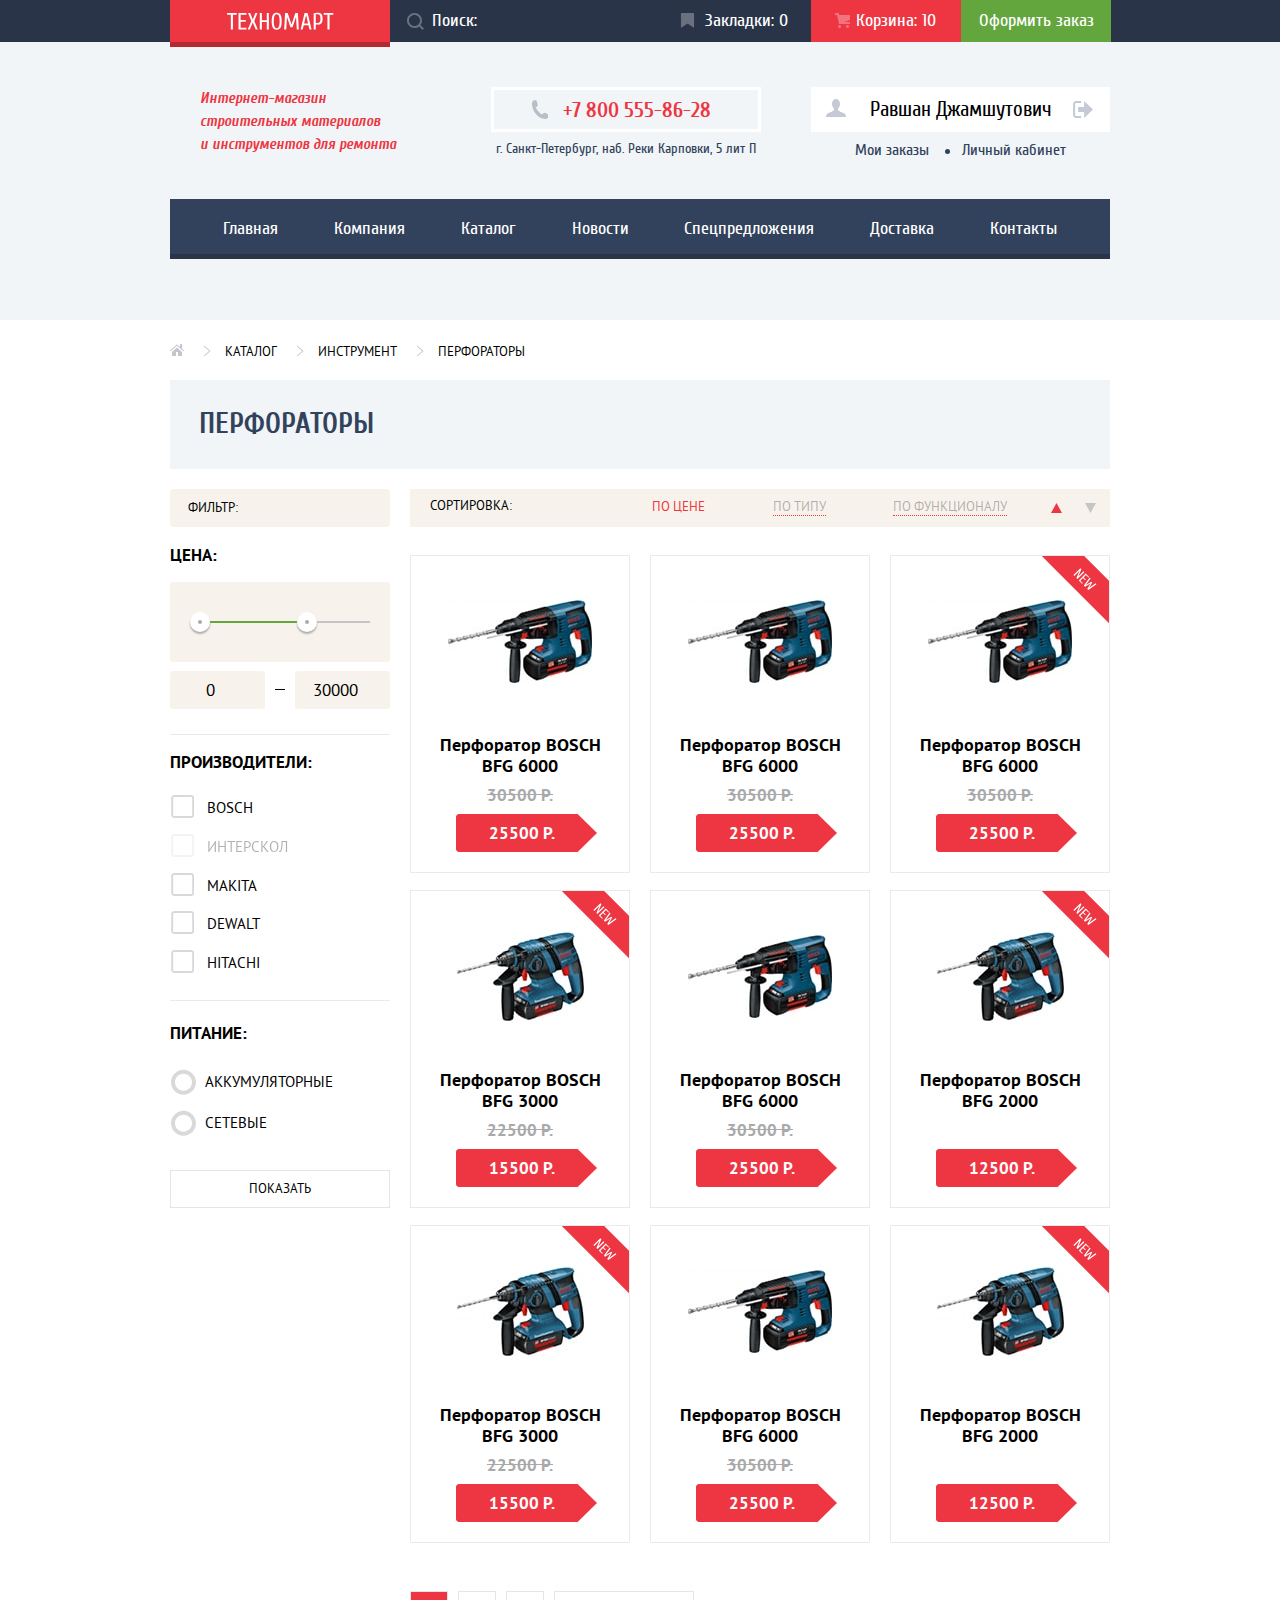
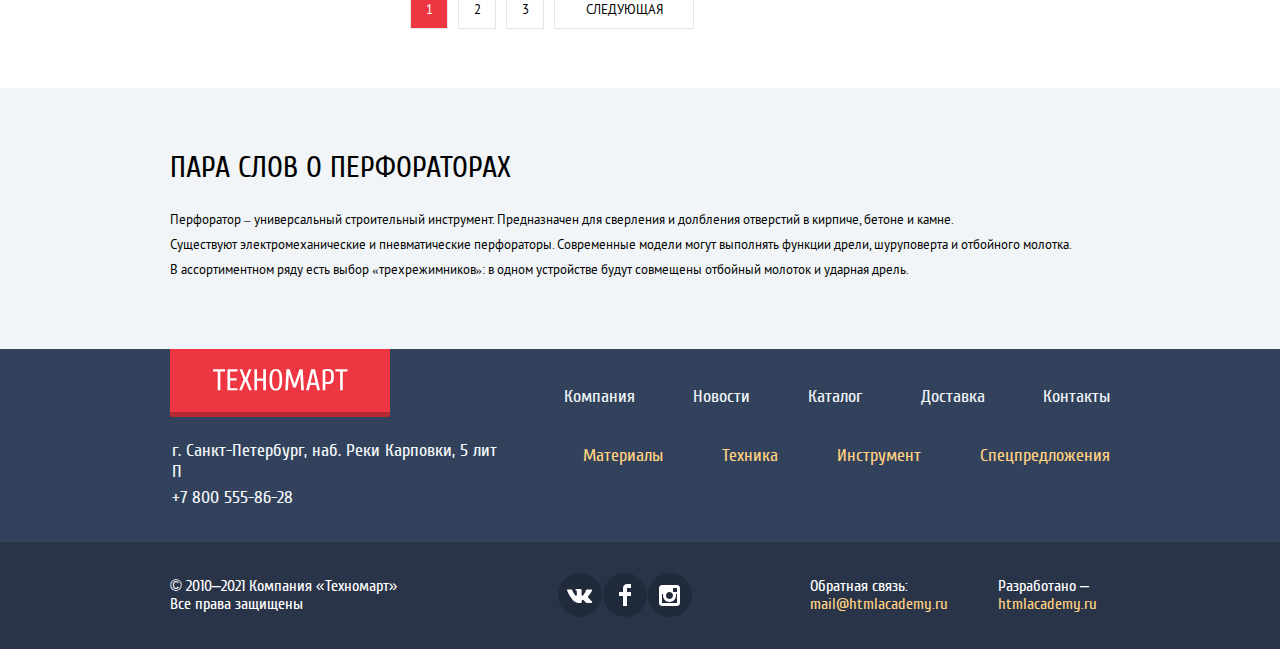
==== commit 34c67dfd: "modal pixelperfect" ====
--- a/catalog.html
+++ b/catalog.html
@@ -77,12 +77,12 @@
           <nav class="main-header-nav">
             <ul class="main-header-nav-list">
               <li><a href="index.html">Главная</a></li>
-              <li><a href="#">Компания</a></li>
+              <li><a href="company.html">Компания</a></li>
               <li><a href="catalog.html">Каталог</a></li>
-              <li><a href="#">Новости</a></li>
-              <li><a href="#">Спецпредложения</a></li>
-              <li><a href="#">Доставка</a></li>
-              <li><a href="#">Контакты</a></li>
+              <li><a href="news.html">Новости</a></li>
+              <li><a href="special_offers.html">Спецпредложения</a></li>
+              <li><a href="delivery.html">Доставка</a></li>
+              <li><a href="contacts.html">Контакты</a></li>
             </ul>
           </nav>
         </div>
@@ -90,7 +90,7 @@
     </header>
     <main>
       <div class="catalog-grid  container">
-        <h1 class="hiden">Каталог</h1>
+        <h1 class="visually-hidden">Каталог</h1>
         <ul class="breadcrumbs">
           <li class="breadcrumbs-item"><a href="index.html"><img src="icon/icon-home.svg" alt="home"></a></li>
           <li class="breadcrumbs-item"><a href="catalog.html">Каталог</a></li>
@@ -129,31 +129,31 @@
             <div class="filter-line"></div>
             <fieldset class="checkbox-manufacturers-fieldset">
               <legend>Производители:</legend>
-                <input class="checkbox-manufacturers hiden" id="checkbox-BOSCH"  type="checkbox">
+                <input class="checkbox-manufacturers visually-hidden" id="checkbox-BOSCH"  type="checkbox">
                 <label class="checkbox-manufacturers-label" for="checkbox-BOSCH">BOSCH</label><br>
 
-                <input class="checkbox-manufacturers hiden" id="checkbox-ИНТЕРСКОЛ" type="checkbox"
+                <input class="checkbox-manufacturers visually-hidden" id="checkbox-ИНТЕРСКОЛ" type="checkbox"
                 disabled>
                 <label class="checkbox-manufacturers-label" for="checkbox-ИНТЕРСКОЛ">ИНТЕРСКОЛ</label><br>
 
-                <input class="checkbox-manufacturers hiden" id="checkbox-MAKITA" type="checkbox">
+                <input class="checkbox-manufacturers visually-hidden" id="checkbox-MAKITA" type="checkbox">
                 <label class="checkbox-manufacturers-label" for="checkbox-MAKITA">MAKITA</label><br>
 
-                <input class="checkbox-manufacturers hiden" id="checkbox-Dewalt" type="checkbox">
+                <input class="checkbox-manufacturers visually-hidden" id="checkbox-Dewalt" type="checkbox">
                 <label class="checkbox-manufacturers-label" for="checkbox-Dewalt">Dewalt</label><br>
 
-                <input class="checkbox-manufacturers hiden" id="checkbox-Hitachi" type="checkbox">
+                <input class="checkbox-manufacturers visually-hidden" id="checkbox-Hitachi" type="checkbox">
                 <label class="checkbox-manufacturers-label" for="checkbox-Hitachi">Hitachi</label>
             </fieldset>
             <div class="filter-line checkbox-manufacturers-line"></div>
             <fieldset class="power-radiobtn-fieldset">
               <legend>Питание:</legend>
               <div class="power-radiobtn-wrap">
-                <input class="power-radiobtn hiden" type="radio" id="power-battery" name="power">
+                <input class="power-radiobtn visually-hidden" type="radio" id="power-battery" name="power">
                 <label class="power-radiobtn-label" for="power-battery">Аккумуляторные</label>
               </div>
               <div class="power-radiobtn-wrap">
-                <input class="power-radiobtn hiden" type="radio" id="power_socket" name="power">
+                <input class="power-radiobtn visually-hidden" type="radio" id="power_socket" name="power">
                 <label class="power-radiobtn-label" for="power_socket">Сетевые</label>
               </div>
             </fieldset>
@@ -354,7 +354,7 @@
         <div class="container">
 
           <h2>Пара слов о перфораторах</h2>
-          <p>Перфоратор  &minus; универсальный строительный инструмент. Предназначен для сверления и долбления отверстий в кирпиче, бетоне и камне. <br>
+          <p>Перфоратор  &ndash; универсальный строительный инструмент. Предназначен для сверления и долбления отверстий в кирпиче, бетоне и камне. <br>
             Существуют электромеханические и пневматические перфораторы. Современные модели могут выполнять функции дрели, шуруповерта и отбойного молотка. <br>
             В ассортиментном ряду есть выбор «трехрежимников»: в одном устройстве будут совмещены отбойный молоток и ударная дрель.</p>
           </div>
@@ -363,7 +363,7 @@
     <footer class="main-footer">
       <div class="top-footer">
         <div class="container top-footer-layout">
-          <h2 class="hiden">Контакты</h2>
+          <h2 class="visually-hidden">Контакты</h2>
           <a href="index.html" class="logo">
             <div class="logo-wrap logo-bottom">
               <img src="logo/logo-technomart.svg" width="136.5" height="21.6" alt="logo">
@@ -371,11 +371,11 @@
           </a>
           <nav class="top-footer-nav">
             <ul class="top-footer-nav-list">
-              <li><a href="#">Компания</a></li>
-              <li><a href="#">Новости</a></li>
+              <li><a href="company.html">Компания</a></li>
+              <li><a href="news.html">Новости</a></li>
               <li><a href="catalog.html">Каталог</a></li>
-              <li><a href="#">Доставка</a></li>
-              <li><a href="#">Контакты</a></li>
+              <li><a href="delivery.html">Доставка</a></li>
+              <li><a href="contacts.html">Контакты</a></li>
             </ul>
           </nav>
           <div class="top-footer-wrap">
@@ -415,13 +415,15 @@
       </div>
     </footer>
 
-    <section class="modal add-to-cart">
+    <section class="modal add-to-cart display-none">
       <p class="add-to-cart-main">Товар добавлен в корзину!</p>
       <ul class="add-to-cart-list">
         <li><a class="btn add-to-cart-item" href="#">оформить заказ</a></li>
         <li><a class="btn add-to-cart-item continue-shopping" href="#">продолжить покупки</a></li>
       </ul>
-      <button class="modal-close" type="button">Закрыть</button>
+      <button class="modal-close" type="button">
+        <span class="visually-hidden">Закрыть</span>
+      </button>
     </section>
 
   </body>
--- a/css/style.css
+++ b/css/style.css
@@ -116,7 +116,7 @@
  padding: 0 10px;
 }
 
-.hiden {
+.visually-hidden {
   position: absolute;
   width: 1px;
   height: 1px;
@@ -168,6 +168,7 @@
   font-size: 13px;
   align-items: center;
   text-align: center;
+  text-transform: uppercase;
   color: var(--basic-black);
 }
 
@@ -880,7 +881,7 @@
 .popular-item-list {
   display: grid;
   grid-template-columns: repeat(3, 1fr);
-  gap: 20px;
+  gap: 17px 20px;
   margin-bottom: 48px;
 }
 
@@ -1280,6 +1281,8 @@
   padding-right: 10px;
 }
 
+
+
 .delivery p {
   font-family: PT Sans;
   font-weight: 400;
@@ -1535,16 +1538,24 @@
 }
 
 .modal {
-  width: 620px;
+  position: fixed;
+  top: 50%;
+  left: 50%;
+  transform: translate(-50%, -50%);
+  z-index: 10;
+  background-color: var(--white);
   min-height: 200px;
   box-shadow: 0 -7px 0 0 var(--basic-red),
               0 0 11px 1px var(--basic-greylight);
 }
 
 .modal-feedback {
-  position: relative;
-  min-height: 423px;
+  width: 620px;
   margin-bottom: 50px;
+}
+
+.display-none {
+  display: none;
 }
 
 .feedback-form {
@@ -1552,7 +1563,7 @@
   display: flex;
   flex-direction: column;
   justify-content: space-between;
-  height: 100%;
+  height: 423px;
 }
 
 .feedback-form input,
@@ -1565,7 +1576,7 @@
 }
 
 .feedback-form-wrap {
-  padding: 41px 80px 34px 78px;
+  padding: 41px 80px 34px 81px;
 }
 
 .feedback-form label {
@@ -1585,7 +1596,7 @@
 
 .input-wrap label {
   display: block;
-  margin-bottom: 11px;
+  margin-bottom: 12px;
 }
 
 .input-wrap input {
@@ -1616,7 +1627,7 @@
   width: 460px;
   height: 114px;
   resize: none;
-  padding:11px 10px;
+  padding: 3px 10px;
   outline: none;
   border: 2px solid var(--basic-greylight);
 
@@ -1625,7 +1636,7 @@
 .modal-bottom {
   display: flex;
   align-items: center;
-  padding-left: 77px;
+  justify-content: center;
   width: 100%;
   flex-grow: 1;
   background-color: var(--modal-bottom)
@@ -1641,17 +1652,22 @@
 }
 
 .modal-close {
+  border: none;
   position: absolute;
-  top: 0;
-  right: 0;
+  right: 11px;
+  top: 13px;
+  width: 21px;
+  height: 21px;
+  background-image: url(../icon/icon-close.svg);
+  background-color: transparent;
+  background-repeat: no-repeat;
+  cursor: pointer;
 }
 
 
 .modal-map {
-  position: relative;
   width: 943px;
   height: 442px;
-  background-image: url(../img/map.png);
 }
 
 /* catalog */
@@ -2010,32 +2026,31 @@
   background-color: var(--basic-filter);
   display: flex;
   justify-content: space-between;
-  align-items: center;
   height: 38px;
-  padding-left: 19px;
+  padding-left: 20px;
   padding-right: 14px;
   margin-bottom: 28px;
 }
 
+
+.catalog-items-sorting-list {
+  margin: 0;
+  padding: 0;
+  width: 355px;
+  display: flex;
+  justify-content: space-between;
+  padding-top: 8px;
+}
+
 .catalog-items-sorting-wrap h2 {
   margin: 0;
-}
-
-.catalog-items-sorting-list {
-  margin: 0;
-  padding: 0;
-  width: 355px;
-  display: flex;
-  justify-content: space-between;
-}
-
-.catalog-items-sorting-wrap h2 {
   font-family: PT Sans;
   font-weight: 400;
-  font-size: 12px;
+  font-size: 13px;
   color: var(--basic-black);
   text-transform: uppercase;
-  margin-right: 101px;
+  margin-right: 96px;
+  padding-top: 10px;
 }
 
 .catalog-items-sorting-list {
@@ -2156,7 +2171,8 @@
 
 
 .add-to-cart  {
-  position: relative;
+  height: 276px;
+  width: 620px;
 }
 
 .add-to-cart-list {
@@ -2167,8 +2183,9 @@
   height: 112px;
   list-style-type: none;
   margin: 0;
-  padding: 30px 112px 37px 114px;
-  }
+  padding: 0;
+  padding: 33px 112px 37px 115px;
+}
 
 .add-to-cart-main {
   margin: 0;
--- a/css/style.css
+++ b/css/style.css
@@ -116,7 +116,7 @@
  padding: 0 10px;
 }
 
-.hiden {
+.visually-hidden {
   position: absolute;
   width: 1px;
   height: 1px;
@@ -168,6 +168,7 @@
   font-size: 13px;
   align-items: center;
   text-align: center;
+  text-transform: uppercase;
   color: var(--basic-black);
 }
 
@@ -880,7 +881,7 @@
 .popular-item-list {
   display: grid;
   grid-template-columns: repeat(3, 1fr);
-  gap: 20px;
+  gap: 17px 20px;
   margin-bottom: 48px;
 }
 
@@ -1280,6 +1281,8 @@
   padding-right: 10px;
 }
 
+
+
 .delivery p {
   font-family: PT Sans;
   font-weight: 400;
@@ -1535,16 +1538,24 @@
 }
 
 .modal {
-  width: 620px;
+  position: fixed;
+  top: 50%;
+  left: 50%;
+  transform: translate(-50%, -50%);
+  z-index: 10;
+  background-color: var(--white);
   min-height: 200px;
   box-shadow: 0 -7px 0 0 var(--basic-red),
               0 0 11px 1px var(--basic-greylight);
 }
 
 .modal-feedback {
-  position: relative;
-  min-height: 423px;
+  width: 620px;
   margin-bottom: 50px;
+}
+
+.display-none {
+  display: none;
 }
 
 .feedback-form {
@@ -1552,7 +1563,7 @@
   display: flex;
   flex-direction: column;
   justify-content: space-between;
-  height: 100%;
+  height: 423px;
 }
 
 .feedback-form input,
@@ -1565,7 +1576,7 @@
 }
 
 .feedback-form-wrap {
-  padding: 41px 80px 34px 78px;
+  padding: 41px 80px 34px 81px;
 }
 
 .feedback-form label {
@@ -1585,7 +1596,7 @@
 
 .input-wrap label {
   display: block;
-  margin-bottom: 11px;
+  margin-bottom: 12px;
 }
 
 .input-wrap input {
@@ -1616,7 +1627,7 @@
   width: 460px;
   height: 114px;
   resize: none;
-  padding:11px 10px;
+  padding: 3px 10px;
   outline: none;
   border: 2px solid var(--basic-greylight);
 
@@ -1625,7 +1636,7 @@
 .modal-bottom {
   display: flex;
   align-items: center;
-  padding-left: 77px;
+  justify-content: center;
   width: 100%;
   flex-grow: 1;
   background-color: var(--modal-bottom)
@@ -1641,17 +1652,22 @@
 }
 
 .modal-close {
+  border: none;
   position: absolute;
-  top: 0;
-  right: 0;
+  right: 11px;
+  top: 13px;
+  width: 21px;
+  height: 21px;
+  background-image: url(../icon/icon-close.svg);
+  background-color: transparent;
+  background-repeat: no-repeat;
+  cursor: pointer;
 }
 
 
 .modal-map {
-  position: relative;
   width: 943px;
   height: 442px;
-  background-image: url(../img/map.png);
 }
 
 /* catalog */
@@ -2010,32 +2026,31 @@
   background-color: var(--basic-filter);
   display: flex;
   justify-content: space-between;
-  align-items: center;
   height: 38px;
-  padding-left: 19px;
+  padding-left: 20px;
   padding-right: 14px;
   margin-bottom: 28px;
 }
 
+
+.catalog-items-sorting-list {
+  margin: 0;
+  padding: 0;
+  width: 355px;
+  display: flex;
+  justify-content: space-between;
+  padding-top: 8px;
+}
+
 .catalog-items-sorting-wrap h2 {
   margin: 0;
-}
-
-.catalog-items-sorting-list {
-  margin: 0;
-  padding: 0;
-  width: 355px;
-  display: flex;
-  justify-content: space-between;
-}
-
-.catalog-items-sorting-wrap h2 {
   font-family: PT Sans;
   font-weight: 400;
-  font-size: 12px;
+  font-size: 13px;
   color: var(--basic-black);
   text-transform: uppercase;
-  margin-right: 101px;
+  margin-right: 96px;
+  padding-top: 10px;
 }
 
 .catalog-items-sorting-list {
@@ -2156,7 +2171,8 @@
 
 
 .add-to-cart  {
-  position: relative;
+  height: 276px;
+  width: 620px;
 }
 
 .add-to-cart-list {
@@ -2167,8 +2183,9 @@
   height: 112px;
   list-style-type: none;
   margin: 0;
-  padding: 30px 112px 37px 114px;
-  }
+  padding: 0;
+  padding: 33px 112px 37px 115px;
+}
 
 .add-to-cart-main {
   margin: 0;
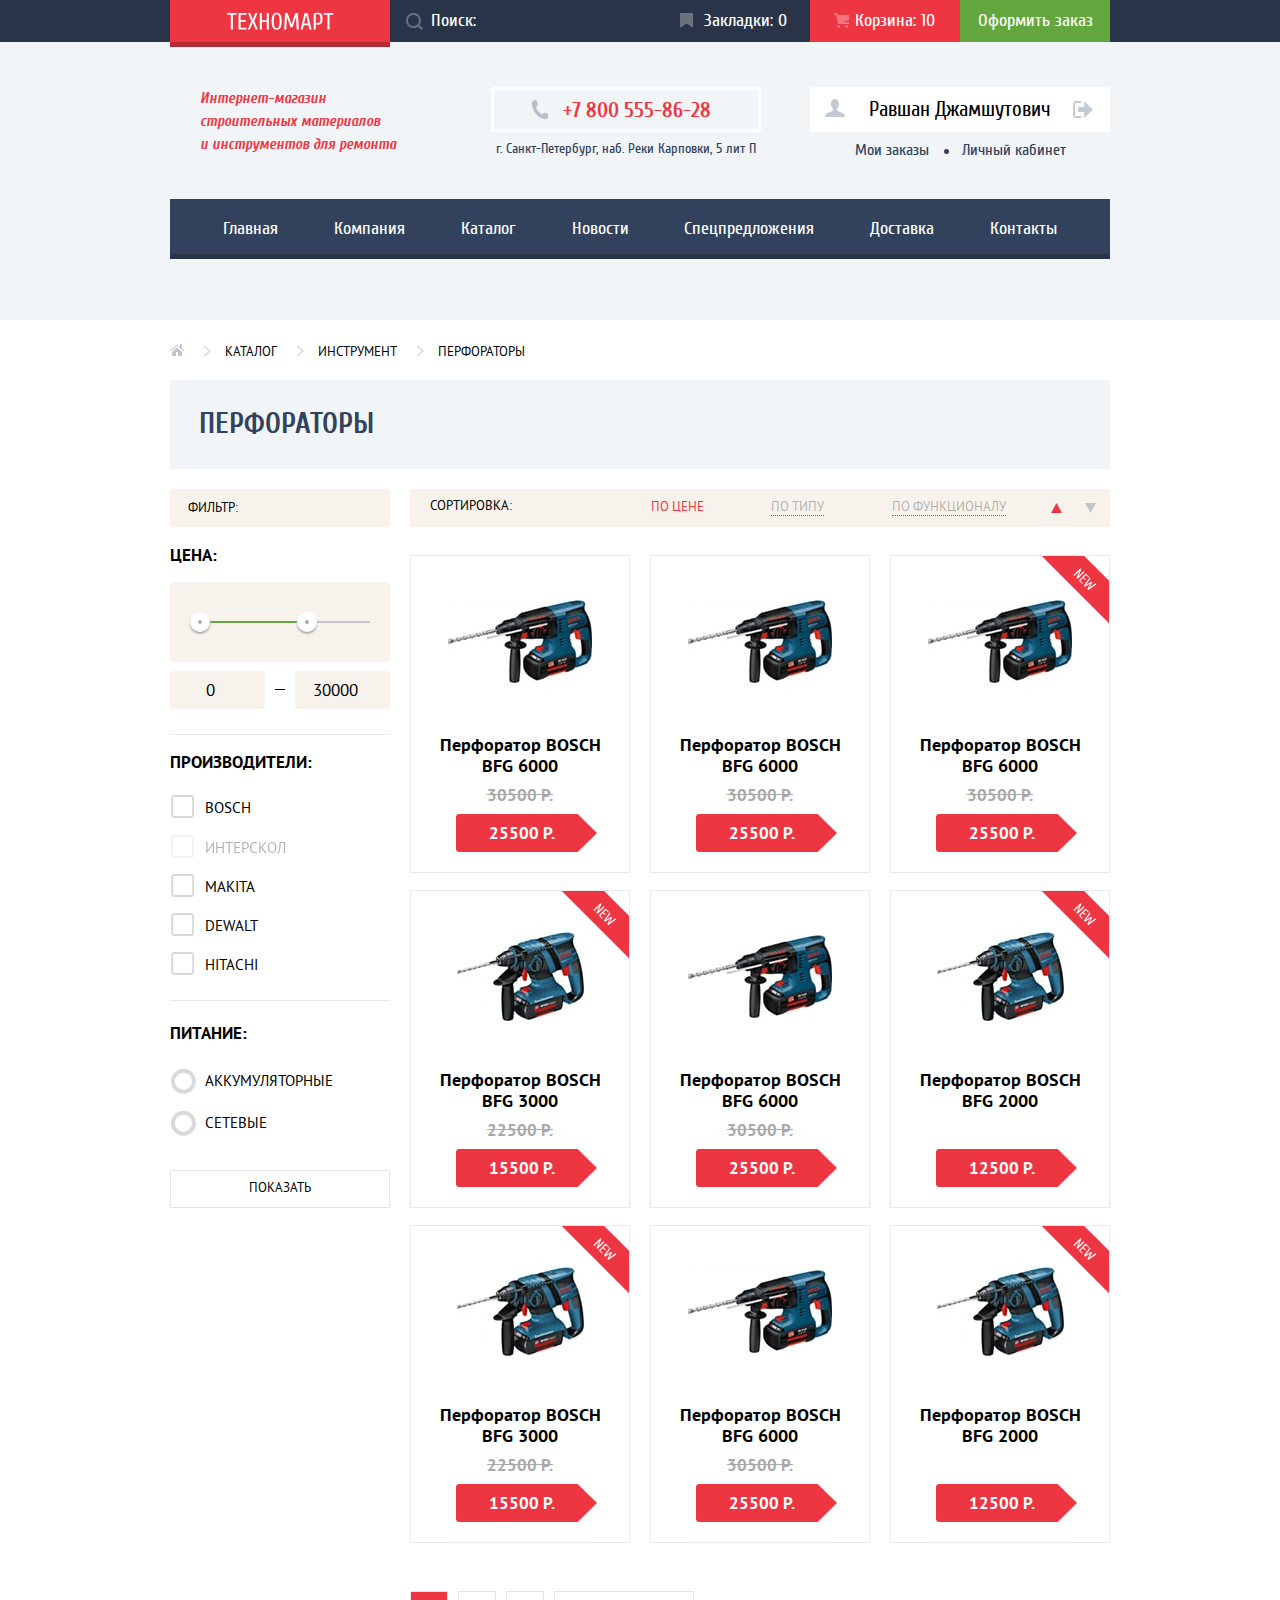
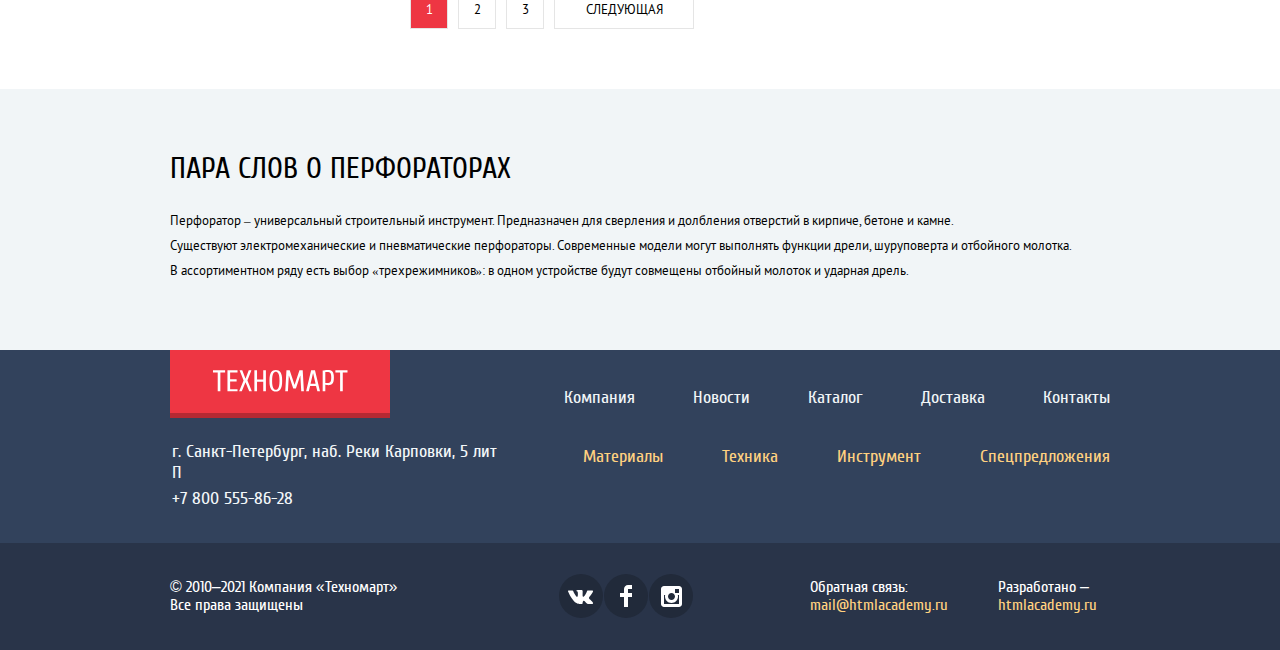
==== commit 914764e6: "done index catalog" ====
--- a/catalog.html
+++ b/catalog.html
@@ -3,7 +3,7 @@
   <head>
     <meta charset="utf-8">
     <link rel="stylesheet" href="css/normalize.css">
-    <link rel="stylesheet" href="css/style.css">
+    <link rel="stylesheet" href="css/style.min.css">
     <link rel="icon" href="favicon.ico">
     <link rel="icon" href="icon/favicon/icon.svg" type="image/svg+xml">
     <link rel="apple-touch-icon" href="icon/favicon/180.png">
@@ -14,7 +14,7 @@
     <header>
       <div class="top-header">
         <div class="container top-header-layout">
-          <a class="logo" href="index.html">
+          <a class="logo header-logo" href="index.html">
             <div class="logo-wrap">
               <img class="logo-img" src="logo/logo-technomart.svg" width="106.83" height="16.9" alt="logo">
             </div>
@@ -61,7 +61,7 @@
       <div class="main-header ">
         <div class="container main-header-layout">
           <h2 class="main-header-text">Интернет-магазин <br> строительных материалов <br> и инструментов для ремонта</h2>
-          <div class="main-header-phone-wrap">
+          <div class="main-header-phone-wrap main-header-phone-wrap-catalog">
             <a class="main-header-phone" href="tel:+78005558628">
             +7 800 555-86-28</a>
             <p class="main-header-address">г. Санкт-Петербург, наб. Реки Карповки, 5 лит П</p>
@@ -129,21 +129,29 @@
             <div class="filter-line"></div>
             <fieldset class="checkbox-manufacturers-fieldset">
               <legend>Производители:</legend>
-                <input class="checkbox-manufacturers visually-hidden" id="checkbox-BOSCH"  type="checkbox">
-                <label class="checkbox-manufacturers-label" for="checkbox-BOSCH">BOSCH</label><br>
-
-                <input class="checkbox-manufacturers visually-hidden" id="checkbox-ИНТЕРСКОЛ" type="checkbox"
-                disabled>
-                <label class="checkbox-manufacturers-label" for="checkbox-ИНТЕРСКОЛ">ИНТЕРСКОЛ</label><br>
-
-                <input class="checkbox-manufacturers visually-hidden" id="checkbox-MAKITA" type="checkbox">
-                <label class="checkbox-manufacturers-label" for="checkbox-MAKITA">MAKITA</label><br>
-
-                <input class="checkbox-manufacturers visually-hidden" id="checkbox-Dewalt" type="checkbox">
-                <label class="checkbox-manufacturers-label" for="checkbox-Dewalt">Dewalt</label><br>
-
-                <input class="checkbox-manufacturers visually-hidden" id="checkbox-Hitachi" type="checkbox">
-                <label class="checkbox-manufacturers-label" for="checkbox-Hitachi">Hitachi</label>
+                <ul class="checkbox-manufacturers-ul">
+                  <li class="checkbox-manufacturers-li">
+                    <input class="checkbox-manufacturers visually-hidden" id="checkbox-BOSCH"  type="checkbox">
+                   <label class="checkbox-manufacturers-label" for="checkbox-BOSCH">BOSCH</label>
+                  </li>
+                  <li class="checkbox-manufacturers-li">
+                    <input class="checkbox-manufacturers visually-hidden" id="checkbox-ИНТЕРСКОЛ" type="checkbox"
+                    disabled>
+                    <label class="checkbox-manufacturers-label" for="checkbox-ИНТЕРСКОЛ">ИНТЕРСКОЛ</label>
+                  </li>
+                  <li class="checkbox-manufacturers-li">
+                    <input class="checkbox-manufacturers visually-hidden" id="checkbox-MAKITA" type="checkbox">
+                    <label class="checkbox-manufacturers-label" for="checkbox-MAKITA">MAKITA</label>
+                  </li>
+                  <li class="checkbox-manufacturers-li">
+                    <input class="checkbox-manufacturers visually-hidden" id="checkbox-Dewalt" type="checkbox">
+                    <label class="checkbox-manufacturers-label" for="checkbox-Dewalt">Dewalt</label>
+                  </li>
+                  <li class="checkbox-manufacturers-li">
+                    <input class="checkbox-manufacturers visually-hidden" id="checkbox-Hitachi" type="checkbox">
+                    <label class="checkbox-manufacturers-label" for="checkbox-Hitachi">Hitachi</label>
+                  </li>
+                </ul>
             </fieldset>
             <div class="filter-line checkbox-manufacturers-line"></div>
             <fieldset class="power-radiobtn-fieldset">
--- a/css/style.min.css
+++ b/css/style.min.css
@@ -0,0 +1 @@
+@font-face{font-family:"Cuprum";src:local("Cuprum"),local("Cuprum-Regular"),url(../fonts/cuprum.woff2)format("woff2"),url(../fonts/cuprum.woff)format("woff");font-weight:400;font-style:normal}@font-face{font-family:"Cuprum";src:local("Cuprum"),local("Cuprum Bold"),url(../fonts/cuprumbold.woff2)format("woff2"),url(../fonts/cuprumbold.woff)format("woff");font-weight:700;font-style:normal}@font-face{font-family:"Cuprum";src:local("Cuprum"),local("Regular italic"),url(../fonts/cuprumbolditalic.woff2)format("woff2"),url(../fonts/cuprumitalic.woff)format("woff");font-weight:400;font-style:italic}@font-face{font-family:"PT Sans";src:local("PT Sans"),local("PT Sans Regular"),url(../fonts/ptsans.woff2)format("woff2"),url(../fonts/ptsans.woff)format("woff");font-weight:400;font-style:normal}@font-face{font-family:"PT Sans";src:local("PT Sans"),local("PT Sans Bold"),url(../fonts/ptsansbold.woff2)format("woff2"),url(../fonts/ptsansbold.woff)format("woff");font-weight:700;font-style:normal}:root{--basic-black-menu:#32425C;--basic-black:#000000;--basic-red:#EE3643;--basic-green:#63A63E;--basic-grey:#3D546F;--basic-greylight:#C5C5C5;--basic-background:#F1F5F7;--basic-header-bottom:#293449;--white:#FFFFFF;--special-ylellow:#FFBF47;--special-blue:#3BBCE3;--special-lilac:#DC91D8;--special-greenlight:#8ED78F;--special-yellowlight:#FFD180;--focus:#5FBB2D;--error:#BA2732;--activ-white:rgba(255, 255, 255, 0.5);--activ-header-bottom:#161D29;--menu-clik:#1D2739;--suggestions-item-link:rgba(255, 255, 255, 0.3);--suggestions-hover:rgba(197,197,197, 0.3);--suggestions-active:rgba(169,169,169, 0.3);--catalog-sorting-black:rgba(0, 0, 0, 0.3);--input-hr:rgba(0, 0, 0, 0.0001);--background-popular:#F9F5F0;--border-items:#EAEAEA;--old-price:#A9A9A9;--servises-shadow:#405069;--fotter-adress:#F3F7F9;--modal-bottom:#F4F4F4;--btn-hover:#CA2C37;--basic-filter:#F7F3EC;--btn-filter-border:#E5E5E5;--hover-btn-shadow:#367315;--hover-btn-active:#518534;--social-icons:#212A3A;--toggle-filter:#ABABAB}.page,.page-body{height:100%}.page-body{display:-ms-grid;display:grid;-ms-grid-rows:-webkit-min-content 1fr -webkit-min-content;-ms-grid-rows:min-content 1fr min-content;grid-template-rows:-webkit-min-content 1fr -webkit-min-content;grid-template-rows:min-content 1fr min-content}body{min-width:940px;margin:0;padding:0;font-family:"Cuprum",Arial,sans-serif;font-weight:400;font-style:normal;color:var(--basic-black)}*{-webkit-box-sizing:border-box;box-sizing:border-box}.container{width:960px;margin:0 auto;padding:0 10px}.visually-hidden{position:absolute;width:1px;height:1px;margin:-1px;border:0;padding:0;white-space:nowrap;-webkit-clip-path:inset(100%);clip-path:inset(100%);clip:rect(0 0 0 0);overflow:hidden}.btn{display:-webkit-box;display:-ms-flexbox;display:flex;-webkit-box-align:center;-ms-flex-align:center;align-items:center;-webkit-box-pack:center;-ms-flex-pack:center;justify-content:center;width:192px;height:38px;background-color:var(--basic-red);text-align:center}.btn:focus,.btn:hover{background:var(--btn-hover)}.btn:active{background:var(--error)}.btn a,.btn-filter{color:var(--white);font-size:14px;text-transform:uppercase}a{text-decoration:none}.btn-filter{width:220px;height:38px;background:var(--white);border:1px solid var(--btn-filter-border);font-family:PT Sans;font-weight:400;font-size:13px;-webkit-box-align:center;-ms-flex-align:center;align-items:center;text-align:center;color:var(--basic-black)}img{max-width:100%;height:auto}header{margin-bottom:59px}.inner-page header{margin-bottom:22px}.top-header{min-height:42px;width:100%;background-color:var(--basic-header-bottom)}.logo-wrap,.top-header-layout{display:-webkit-box;display:-ms-flexbox;display:flex}.top-header-layout{position:relative;-webkit-box-pack:end;-ms-flex-pack:end;justify-content:flex-end;-ms-flex-wrap:wrap;flex-wrap:wrap}.logo-wrap{-webkit-box-pack:center;-ms-flex-pack:center;justify-content:center;padding-top:12px;width:220px;height:47px;background-color:var(--basic-red);-webkit-box-shadow:inset 0-5px 0 rgba(0,0,0,.24);box-shadow:inset 0-5px 0 rgba(0,0,0,.24);text-align:center}.header-logo{position:absolute;top:0;left:10px}.logo-img{width:108px;height:17.9px}.logo-wrap:active{background-color:var(--error)}.search-wrap{display:-webkit-box;display:-ms-flexbox;display:flex;-webkit-box-align:center;-ms-flex-align:center;align-items:center;padding-left:17px;margin-left:200px;width:271px;height:42px}.top-header-search{background-color:transparent;border:0;outline:0;width:100%;height:100%;padding-left:8px;padding-right:8px}.top-header-search::-webkit-input-placeholder{font-family:"Cuprum";font-weight:400;font-size:18px;line-height:24px;color:#fff;opacity:1}.top-header-search::-moz-placeholder{font-family:"Cuprum";font-weight:400;font-size:18px;line-height:24px;color:#fff;opacity:1}.top-header-search:-ms-input-placeholder{font-family:"Cuprum";font-weight:400;font-size:18px;line-height:24px;color:#fff;opacity:1}.top-header-search::-ms-input-placeholder{font-family:"Cuprum";font-weight:400;font-size:18px;line-height:24px;color:#fff;opacity:1}.top-header-search::placeholder{font-family:"Cuprum";font-weight:400;font-size:18px;line-height:24px;color:#fff;opacity:1}.search-wrap:focus{background-color:var(--white)}.top-header-search-icon{width:17px;height:17px}.search-wrap:hover path{opacity:1}.search-wrap:active path,.search-wrap:focus-within path{fill:red;opacity:1}.search-wrap:focus-within{background-color:var(--white)}.top-header-item a,.top-header-list{display:-webkit-box;display:-ms-flexbox;display:flex}.top-header-list{width:450px;-ms-flex-wrap:wrap;flex-wrap:wrap;margin:0;padding:0;list-style-type:none;min-height:42px}.top-header-item a{width:150px;position:relative;-webkit-box-orient:vertical;-webkit-box-direction:normal;-ms-flex-direction:column;flex-direction:column;-webkit-box-pack:center;-ms-flex-pack:center;justify-content:center;text-align:center;color:var(--white);height:42px;font-size:18px;line-height:24px;padding-left:20px}.top-header-item:last-child a{padding-left:0}.cart-with-goods{background-color:var(--basic-red)}.top-header-item:nth-child(1) svg,.top-header-item:nth-child(2) svg{position:absolute;top:13px;left:19px;width:15px;height:15px}.top-header-item:nth-child(2) svg{left:24px}.top-header-item:nth-child(1) a:hover g,.top-header-item:nth-child(2) a:hover g{opacity:1}.top-header-item:nth-child(1) a:active g,.top-header-item:nth-child(2) a:active g{opacity:.3}.top-header-item:active{background-color:var(--activ-header-bottom)}.top-header-item:last-child{background-color:var(--basic-green)}.top-header-item:last-child:focus,.top-header-item:last-child:hover{background-color:var(--focus)}.top-header-item:last-child:active{background-color:var(--basic-green)}.top-header-item:last-child:active a{color:var(--activ-white)}.main-header{padding-top:45px;padding-bottom:60px;min-height:278px;background-color:var(--basic-background)}.main-header-layout{display:-webkit-box;display:-ms-flexbox;display:flex;-ms-flex-wrap:wrap;flex-wrap:wrap;-webkit-box-pack:justify;-ms-flex-pack:justify;justify-content:space-between}.main-header-text{margin:0 0 0 30px;font-style:italic;font-size:15px;line-height:23px;color:var(--basic-red);width:223px}.main-header-phone-wrap{width:270px;margin-bottom:42px}.main-header-phone-wrap-catalog{margin-left:18px}.main-header-phone{position:relative;display:-webkit-box;display:-ms-flexbox;display:flex;width:270px;height:45px;-webkit-box-pack:center;-ms-flex-pack:center;justify-content:center;-webkit-box-align:center;-ms-flex-align:center;align-items:center;-webkit-box-sizing:border-box;box-sizing:border-box;border:3px solid var(--white);font-weight:700;font-size:21px;line-height:30px;color:var(--basic-red);margin-bottom:9px;padding-left:23px}.main-header-phone::before{content:"";display:block;width:17.51px;height:18.97px;background-image:url(../icon/icon-phone.svg);position:absolute;left:37px}.main-header-address{margin:0;font-size:14px;font-weight:400;color:var(--basic-black-menu);text-align:center}.main-header-authorization{list-style-type:none;margin:0;padding:0;display:-webkit-box;display:-ms-flexbox;display:flex;-webkit-box-pack:end;-ms-flex-pack:end;justify-content:end}.main-header-authorization li,.main-header-login a,.main-header-registration a{display:-webkit-box;display:-ms-flexbox;display:flex;-webkit-box-align:center;-ms-flex-align:center;align-items:center}.main-header-login{min-width:121px;height:45px;background-color:var(--white);font-size:21px;margin-right:10px}.main-header-login a,.main-header-registration a{width:100%;height:100%}.main-header-authorization li,.main-header-registration a{-webkit-box-pack:center;-ms-flex-pack:center;justify-content:center}.main-header-login a{-webkit-box-pack:start;-ms-flex-pack:start;justify-content:start;padding-left:19px}.main-header-login:focus a,.main-header-login:hover a{color:var(--basic-red)}.main-header-login:focus path,.main-header-login:hover path{fill:var(--basic-grey)}.main-header-login:active path{fill:var(--basic-greylight)}.login-icon{margin-right:6px}.main-header-login:active a{color:var(--basic-greylight)}.main-header-registration:focus a,.main-header-registration:hover a{color:var(--basic-red)}.main-header-registration:active a,.user:active{color:var(--basic-greylight)}.main-header-registration{min-width:150px;height:45px;background-color:var(--white);font-size:21px}.main-header-authorization a{color:var(--basic-black)}.user-wrap{width:300px}.user{position:relative;display:-webkit-box;display:-ms-flexbox;display:flex;-webkit-box-pack:center;-ms-flex-pack:center;justify-content:center;-webkit-box-align:center;-ms-flex-align:center;align-items:center;min-height:45px;padding:0 48px;background-color:var(--white);font-size:21px;color:var(--basic-black);margin-bottom:9px}.user::after,.user::before{content:"";position:absolute;display:block;width:20px;height:18px;background-repeat:no-repeat;opacity:.3}.user::before{top:12px;left:15px;background-image:url(../icon/icon-user.svg)}.user::after{top:13;right:17px;background-image:url(../icon/icon-login.svg)}.user:focus::after,.user:focus::before,.user:hover::after,.user:hover::before{opacity:1}.user:active::after,.user:active::before{opacity:.3}.orders-account{position:relative;display:-webkit-box;display:-ms-flexbox;display:flex;-ms-flex-pack:distribute;justify-content:space-around;padding-left:28px;padding-right:28px}.orders-account-dot::after{content:"";display:block;position:absolute;top:8px;left:134px;width:5px;height:5px;border-radius:50%;background:-webkit-gradient(linear,left bottom,left top,from(#32425c),to(#32425c)),#fff;background:-o-linear-gradient(bottom,#32425c,#32425c),#fff;background:linear-gradient(0deg,#32425c,#32425c),#fff}.orders-account a{text-decoration:none;font-size:16px;text-align:center;color:var(--basic-black-menu)}.orders-account a:focus,.orders-account a:hover{color:var(--basic-red)}.orders-account a:active{opacity:.3}.main-header-nav{-webkit-box-flex:1;-ms-flex-positive:1;flex-grow:1;background-color:var(--basic-black-menu);-webkit-box-shadow:inset 0-5px 0 var(--basic-header-bottom);box-shadow:inset 0-5px 0 var(--basic-header-bottom)}.main-header-nav a{color:var(--white);font-size:18px;line-height:24px}.main-header-nav-list,.main-header-nav-list li,.main-header-nav-list li a{display:-webkit-box;display:-ms-flexbox;display:flex;-webkit-box-align:center;-ms-flex-align:center;align-items:center}.main-header-nav-list{list-style-type:none;margin:0;-ms-flex-wrap:wrap;flex-wrap:wrap;-ms-flex-pack:distribute;justify-content:space-around;min-height:60px;padding:0 25px}.main-header-nav-list li,.main-header-nav-list li a{height:60px;-webkit-box-flex:1;-ms-flex-positive:1;flex-grow:1;-webkit-box-pack:center;-ms-flex-pack:center;justify-content:center}.main-header-nav-list li a{padding:0 10px}.main-header-nav-list li:focus,.main-header-nav-list li:hover{background-color:var(--basic-header-bottom)}.main-header-nav-list li:active{background-color:var(--menu-clik);-webkit-box-shadow:inset 0-5px 0 var(--basic-header-bottom);box-shadow:inset 0-5px 0 var(--basic-header-bottom)}.main-header-nav-list li:active a{color:#fff;opacity:.5}.suggestions-layout{display:-ms-grid;display:grid;-ms-grid-columns:2fr 20px 1fr;grid-template-columns:2fr 1fr;gap:20px}.suggestions>h2{grid-column:1/-1}.suggestions-list{grid-column:1/-1;-ms-grid-columns:1fr 1fr 1fr;grid-template-columns:1fr 1fr 1fr}.suggestions-list,.suggestions-list-col{display:-ms-grid;display:grid;gap:20px;margin:0;padding:0;list-style-type:none}.suggestions-list h3,.suggestions-list-col h3{margin:0;font-weight:700;font-size:24px;line-height:30px;color:var(--white)}.suggestions-item-link{width:135px;height:38px;background-color:var(--suggestions-item-link);line-height:18px;text-align:center;text-transform:uppercase;color:var(--white);font-size:14px}.suggestions-item,.suggestions-item-link a{display:-webkit-box;display:-ms-flexbox;display:flex}.suggestions-item-link a{-webkit-box-align:center;-ms-flex-align:center;align-items:center;-webkit-box-pack:center;-ms-flex-pack:center;justify-content:center;width:100%;height:100%;color:var(--white);font-size:14px}.suggestions-item-link:hover{background-color:var(--suggestions-hover)}.suggestions-item-link:active{background-color:var(--suggestions-active)}.suggestions-item{position:relative;-webkit-box-orient:vertical;-webkit-box-direction:normal;-ms-flex-direction:column;flex-direction:column;-webkit-box-pack:justify;-ms-flex-pack:justify;justify-content:space-between;width:300px;min-height:123px;padding:21px 96px 21px 23px;background-repeat:no-repeat;background-position:right 32px center}.background-position-44{background-position:right 44px center}.suggestions-item-material{background-color:var(--special-ylellow);background-image:url(../icon/icon-bucket.svg)}.suggestions-item-tool{background-image:url(../icon/icon-drill.svg);background-color:var(--special-blue)}.suggestions-item-technics{background-color:var(--special-lilac);background-image:url(../icon/icon-tractor.svg)}.slider{position:relative;-ms-grid-column:1;-ms-grid-column-span:1;grid-column:1/2;width:620px;height:266px;background-color:var(--basic-greylight)}.slider-list{list-style-type:none;margin:0;padding:0}.slider-item{position:relative}.slider-item h3{top:20px;font-weight:700;font-size:36px;text-transform:uppercase}.btn-slider,.slider-item h3,.slider-item p{position:absolute;left:24px;color:var(--white)}.slider-item h3,.slider-item p{display:block;width:90%;margin:0}.slider-item p{top:67px;font-size:18px}.btn-slider{display:-webkit-box;display:-ms-flexbox;display:flex;-webkit-box-align:center;-ms-flex-align:center;align-items:center;-webkit-box-pack:center;-ms-flex-pack:center;justify-content:center;bottom:31px;text-transform:uppercase;font-size:14px}.slider-button-left,.slider-button-right{position:absolute;width:22px;height:40px;top:122px;left:24px;border:0;background:0 0;background-image:url(../icon/icon-left.svg);cursor:pointer}.slider-button-right{left:auto;right:20px;-webkit-transform:rotate(180deg);-ms-transform:rotate(180deg);transform:rotate(180deg)}.slider-pagination{position:absolute;bottom:36px;left:50%}.slider-pagination button{padding:0;width:10px;height:10px;background-color:transparent;border:2px solid #fff;border-radius:50%}.slider-pagination .current-slide{background-color:var(--basic-red)}.suggestions{margin-bottom:59px}.suggestions-item-discount{background-color:var(--special-greenlight);background-image:url(../icon/icon-shopping-cart.svg)}.suggestions-item-delivery{background-color:var(--special-ylellow);background-image:url(../icon/icon-car.svg)}.popular{margin-bottom:70px}.popular-wrap{min-height:89px;background-color:var(--background-popular);margin-bottom:20px;padding-left:28px;padding-right:14px}.popular-wrap-layout{display:-webkit-box;display:-ms-flexbox;display:flex;-webkit-box-pack:justify;-ms-flex-pack:justify;justify-content:space-between;-webkit-box-align:center;-ms-flex-align:center;align-items:center;-ms-flex-wrap:wrap;flex-wrap:wrap}.title{font-weight:400;font-size:30px;line-height:30px;text-transform:uppercase;margin-right:10px;max-width:100%;color:var(--basic-black-menu)}.popular-item-list,.popular-list{list-style-type:none;margin:0;padding:0}.popular-item-list{display:-ms-grid;display:grid;-ms-grid-columns:1fr 20px 1fr 20px 1fr;grid-template-columns:repeat(3,1fr);gap:17px 20px;margin:0 0 48px}.popular-list-layout{display:-ms-grid;display:grid;-ms-grid-columns:1fr 20px 1fr 20px 1fr 20px 1fr;grid-template-columns:repeat(4,1fr);gap:20px}.catalog-item,.popular-item{position:relative;display:-webkit-box;display:-ms-flexbox;display:flex;-webkit-box-orient:vertical;-webkit-box-direction:normal;-ms-flex-direction:column;flex-direction:column;-webkit-box-pack:justify;-ms-flex-pack:justify;justify-content:space-between;-webkit-box-align:center;-ms-flex-align:center;align-items:center;padding:5px 10px 20px;border:1px solid #eaeaea;width:220px;min-height:318px}.popular-item-new::before{content:"";display:block;position:absolute;top:0;right:0;width:70px;height:70px;background-image:url(../icon/catalog-new.svg);background-repeat:no-repeat;z-index:1}.popular-item-img{height:162px;-webkit-box-pack:center;-ms-flex-pack:center;justify-content:center}.popular-item:hover{-webkit-box-shadow:0 10px 25px 0 rgb(41 52 73/50%);box-shadow:0 10px 25px 0 rgb(41 52 73/50%)}.popular-item:hover img{display:none}.popular-item-hover-buy-btn a,.popular-item-img,.popular-item:hover .popular-item-hover-list,.popular-list-wrap{display:-webkit-box;display:-ms-flexbox;display:flex;-webkit-box-align:center;-ms-flex-align:center;align-items:center}.popular-list-wrap{-webkit-box-pack:justify;-ms-flex-pack:justify;justify-content:space-between;-webkit-box-orient:vertical;-webkit-box-direction:normal;-ms-flex-direction:column;flex-direction:column;min-height:117px;width:100%}.catalog-item p,.popular-item p{font-family:PT Sans;font-weight:700;font-size:18px;text-align:center;color:var(--basic-black);margin:0;width:100%}.catalog-item span,.popular-item span{font-family:PT Sans;font-weight:700;font-size:17px;text-align:center;-webkit-text-decoration-line:line-through;text-decoration-line:line-through;text-transform:uppercase;color:#a9a9a9}.popular-item-hover-list{display:none;list-style-type:none;height:100%;margin:0;padding:0}.popular-item-hover-buy-btn a,.popular-item:hover .popular-item-hover-list{-webkit-box-pack:center;-ms-flex-pack:center;justify-content:center}.popular-item:hover .popular-item-hover-list{-webkit-box-orient:vertical;-webkit-box-direction:normal;-ms-flex-direction:column;flex-direction:column}.popular-item-hover-buy-btn{position:relative;width:135px;height:38px;background-color:var(--basic-green);-webkit-box-shadow:inset 0-3px 0 var(--hover-btn-shadow);box-shadow:inset 0-3px 0 var(--hover-btn-shadow);border-radius:2px;text-align:center;margin-bottom:10px}.popular-item-hover-buy-btn a{height:100%;width:100%;font-size:14px;text-transform:uppercase;color:var(--white)}.popular-item-hover-buy-btn a::before{content:"";position:absolute;left:25px;top:10px;width:15px;height:15px;background-image:url(../icon/icon-cart.svg);opacity:.3}.popular-item-hover-buy-btn:focus,.popular-item-hover-buy-btn:hover{background-color:var(--focus)}.popular-item-hover-buy-btn:active{background-color:var(--hover-btn-active)}.popular-item-hover-bookmark-btn{width:135px;height:38px;border:3px solid var(--basic-green);border-radius:2px;text-align:center}.popular-item-hover-bookmark-btn a{display:-webkit-box;display:-ms-flexbox;display:flex;-webkit-box-align:center;-ms-flex-align:center;align-items:center;-webkit-box-pack:center;-ms-flex-pack:center;justify-content:center;height:100%;width:100%;font-size:14px;text-transform:uppercase;color:var(--basic-black-menu)}.popular-item-hover-bookmark-btn:focus,.popular-item-hover-bookmark-btn:hover{border:3px solid var(--basic-black-menu)}.popular-item-hover-bookmark-btn:active{border:3px solid var(--basic-greylight)}.popular-item-hover-bookmark-btn:active a{color:var(--basic-greylight)}.btn-price,.btn-price:hover{margin-left:13px;width:141px;height:38px;background-image:url(../icon/red-button.svg);background-color:transparent}.btn-price a,.manufacturers-wrap{display:-webkit-box;display:-ms-flexbox;display:flex;-webkit-box-align:center;-ms-flex-align:center;align-items:center}.btn-price a{-webkit-box-pack:center;-ms-flex-pack:center;justify-content:center;height:100%;width:100%;font-family:PT Sans;font-weight:700;font-size:17px;padding-right:10px}.manufacturers-wrap{min-height:89px;background-color:var(--background-popular);-webkit-box-pack:justify;-ms-flex-pack:justify;justify-content:space-between;-ms-flex-wrap:wrap;flex-wrap:wrap;padding-left:28px;padding-right:14px;margin-bottom:20px}.manufacturers-list{list-style-type:none;padding:0;display:-ms-grid;display:grid;-ms-grid-columns:1fr 20px 1fr 20px 1fr 20px 1fr;grid-template-columns:repeat(4,1fr);gap:20px;margin:0 0 70px}.manufacturers-item{border:1px solid var(--border-items);display:-webkit-box;display:-ms-flexbox;display:flex;-webkit-box-pack:center;-ms-flex-pack:center;justify-content:center;-webkit-box-align:center;-ms-flex-align:center;align-items:center;width:220px;height:145px}.manufacturers-item:active,.manufacturers-item:hover{-webkit-box-shadow:0 0 10px 0 rgb(41 52 73/50%);box-shadow:0 0 10px 0 rgb(41 52 73/50%)}.manufacturers-item:active{opacity:.3}.services{background-color:var(--basic-background);padding-top:64px;padding-bottom:47px}.services-slider{display:-webkit-box;display:-ms-flexbox;display:flex;min-height:279px}.services h2{font-size:29px;text-transform:uppercase;grid-column:1/-1;margin:0 0 23px}.services-text{font-family:PT Sans;font-weight:400;font-size:13px;margin:0 0 25px;line-height:23px}.services-list,.services-slider-btn{display:-webkit-box;display:-ms-flexbox;display:flex}.services-list{position:relative;-webkit-box-orient:vertical;-webkit-box-direction:normal;-ms-flex-direction:column;flex-direction:column;-webkit-box-pack:center;-ms-flex-pack:center;justify-content:center;list-style-type:none;margin:0;padding:50px 0}.services-list::after,.services-list::before{content:"";width:26px;right:-25px;background-color:var(--basic-background);position:absolute}.services-list::before{-webkit-box-shadow:-10px 0 12px -8px #000;box-shadow:-10px 0 12px -8px #000;height:100%;top:0;border-radius:61%;z-index:1}.services-list::after{height:110%;top:-15px;z-index:2}.services-slider-btn{-webkit-box-align:center;-ms-flex-align:center;align-items:center;width:240px;height:61px;padding-left:22px;background:var(--basic-black-menu);-webkit-box-shadow:0 1px 0 var(--basic-header-bottom),inset 0 1px 0 var(--servises-shadow);box-shadow:0 1px 0 var(--basic-header-bottom),inset 0 1px 0 var(--servises-shadow);font-size:22px;color:var(--white);border:0;cursor:pointer}.services-slider-btn:focus,.services-slider-btn:hover{background:var(--basic-header-bottom);-webkit-box-shadow:0 1px 0#293449,inset 0 1px 0#405069;box-shadow:0 1px 0#293449,inset 0 1px 0#405069}.services-slider-btn:active{background-color:var(--white);-webkit-box-shadow:0 1px 0 var(--white);box-shadow:0 1px 0 var(--white);color:var(--basic-black-menu)}.services-descr-list{padding:0;list-style-type:none;-webkit-box-flex:1;-ms-flex-positive:1;flex-grow:1;margin:43px 0 0}.services-descr-item{min-height:185px;margin-left:80px;width:700px;padding-right:379px}.services-descr-item-delivery{background-image:url(../img/delivery.png);background-position:151px 22px;background-repeat:no-repeat}.services-descr-item-credit,.services-descr-item-guarantee{background-image:url(../img/guarantee.png);background-position:151px 22px;background-repeat:no-repeat}.services-descr-item-credit{background-image:url(../img/credit.png)}.delivery h2,.services-descr-item h2{font-size:30px;font-weight:400;text-transform:uppercase}.services-descr-item h2{color:var(--basic-black-menu);margin-bottom:24px}.delivery p,.services-descr-item p{font-family:PT Sans;font-weight:400;font-size:13px;line-height:25px}.btn-credit{width:195px;height:38px;font-size:14px;text-align:center;text-transform:uppercase;color:var(--white);border-radius:3px;border:0}.delivery{padding-top:70px;display:-ms-grid;display:grid;-ms-grid-columns:1fr 150px 300px;grid-template-columns:1fr 300px;gap:150px;margin-bottom:68px}.delivery h2{margin:0 0 23px}.delivery-about{width:490px;padding-right:10px}.delivery p{line-height:24px}.delivery-text{margin-bottom:26px}.delivery-descr{margin:0 0 2px;line-height:20}.delivery-list{padding:0 0 0 37px;line-height:23px;margin:0 0 22px;list-style:none}.delivery-list li{position:relative;margin-bottom:12px;font-size:18px}.delivery-list li::before{content:"";display:block;position:absolute;width:25px;height:2px;background-color:var(--basic-red);left:-37px;top:11px}.btn-delivery{width:220px;height:38px}.delivery-contacts p{margin-bottom:31px}.btn-delivery-contacts{width:300px;height:38px}.img-map{margin-bottom:22px}.top-footer{background-color:var(--basic-black-menu);min-height:193px}.top-footer-layout{display:-ms-grid;display:grid;-ms-grid-columns:1fr 1fr 1fr 1fr;grid-template-columns:1fr 1fr 1fr 1fr}.delivery h2,.top-footer-layout>h2{grid-column:1/-1}.logo-bottom{display:-webkit-box;display:-ms-flexbox;display:flex;-webkit-box-pack:center;-ms-flex-pack:center;justify-content:center;-webkit-box-align:start;-ms-flex-align:start;align-items:start;width:220px;height:68px;padding:19px}.top-footer-nav{grid-column:2/-1;padding-top:38px}.top-footer-nav-list{list-style-type:none;margin:0;padding:0;display:-webkit-box;display:-ms-flexbox;display:flex;-ms-flex-wrap:wrap;flex-wrap:wrap;-webkit-box-pack:right;-ms-flex-pack:right;justify-content:right}.top-footer-nav-list li{margin-left:58px}.top-footer-nav-list a{font-size:18px;color:var(--basic-background)}.top-footer-wrap{grid-column:1/-1;display:-ms-grid;display:grid;-ms-grid-columns:340px 1fr;grid-template-columns:340px 1fr}.top-footer-address-wrap{padding-top:24px;padding-left:2px;width:340px}.top-footer-address{margin:0 0 5px}.top-footer-address,.top-footer-phone{font-size:18px;color:var(--fotter-adress)}.top-footer-list{list-style-type:none;margin:0;display:-webkit-box;display:-ms-flexbox;display:flex;-ms-flex-wrap:wrap;flex-wrap:wrap;-webkit-box-pack:right;-ms-flex-pack:right;justify-content:right;padding:29px 0 0}.top-footer-list li{margin-left:59px}.top-footer-list a{font-size:18px;color:var(--special-yellowlight)}.top-footer-list li:focus a,.top-footer-list li:hover a,.top-footer-nav-list li:focus a,.top-footer-nav-list li:hover a{-webkit-text-decoration-line:underline;text-decoration-line:underline}.top-footer-list li:active a,.top-footer-nav-list li:active a{opacity:.5;-webkit-text-decoration-line:none;text-decoration-line:none}.bottom-footer{min-height:107px;padding-top:31px;background-color:var(--basic-header-bottom)}.bottom-footer p{margin:0}.bottom-footer-layout{display:-webkit-box;display:-ms-flexbox;display:flex;-webkit-box-pack:justify;-ms-flex-pack:justify;justify-content:space-between;-webkit-box-align:center;-ms-flex-align:center;align-items:center}.bottom-footer-copyrite{font-size:16px;color:var(--white);width:230px}.bottom-footer-social-list{list-style-type:none;padding:0;-webkit-box-pack:justify;-ms-flex-pack:justify;justify-content:space-between;width:134px;-ms-grid-column-align:center;justify-self:center;margin:0 0 0 42px}.bottom-footer-social-list,.feedback-wrap,.social-button{display:-webkit-box;display:-ms-flexbox;display:flex;-webkit-box-align:center;-ms-flex-align:center;align-items:center}.social-button{-webkit-box-pack:center;-ms-flex-pack:center;justify-content:center;width:44px;height:44px;border-radius:50%;background-color:var(--social-icons)}.social-button:active,.social-button:hover{background-color:var(--basic-red)}.feedback-wrap{-webkit-box-pack:justify;-ms-flex-pack:justify;justify-content:space-between;width:300px}.developed,.feedback{-ms-grid-column-align:center;justify-self:center;-ms-flex-item-align:center;-ms-grid-row-align:center;align-self:center}.developed p,.feedback p{font-size:16px;color:var(--white)}.developed a,.feedback a{font-size:16px;color:var(--special-yellowlight)}.developed a:active,.feedback a:active{color:var(--basic-red)}.developed{padding-right:13px}.modal{position:fixed;top:50%;left:50%;-webkit-transform:translate(-50%,-50%);-ms-transform:translate(-50%,-50%);transform:translate(-50%,-50%);z-index:10;background-color:var(--white);min-height:200px;-webkit-box-shadow:0-7px 0 0 var(--basic-red),0 0 11px 1px var(--basic-greylight);box-shadow:0-7px 0 0 var(--basic-red),0 0 11px 1px var(--basic-greylight)}.modal-feedback{width:620px;margin-bottom:50px}.display-none{display:none}.feedback-form{color:var(--basic-black);display:-webkit-box;display:-ms-flexbox;display:flex;-webkit-box-orient:vertical;-webkit-box-direction:normal;-ms-flex-direction:column;flex-direction:column;-webkit-box-pack:justify;-ms-flex-pack:justify;justify-content:space-between;height:423px}.feedback-form input,.feedback-form textarea{font-family:"PT Sans";font-style:normal;font-weight:400;font-size:13px;line-height:24px}.feedback-form-wrap{padding:41px 80px 34px 81px}.feedback-form label{font-size:18px}.input-wrap{display:-webkit-box;display:-ms-flexbox;display:flex;-webkit-box-pack:justify;-ms-flex-pack:justify;justify-content:space-between;margin-bottom:17px}.Feedback-name-wrap,.feedback-mail-wrap{width:220px}.input-wrap label{display:block;margin-bottom:12px}.input-wrap input{border:2px solid var(--basic-greylight);width:100%;height:38px;padding-left:9px;border-radius:2px;outline:0}.feedback-textarea::-webkit-input-placeholder,.input-wrap input::-webkit-input-placeholder{font-family:"PT Sans";font-style:normal;font-weight:400;font-size:13px;color:var(--old-price)}.feedback-textarea::-moz-placeholder,.input-wrap input::-moz-placeholder{font-family:"PT Sans";font-style:normal;font-weight:400;font-size:13px;color:var(--old-price)}.feedback-textarea:-ms-input-placeholder,.input-wrap input:-ms-input-placeholder{font-family:"PT Sans";font-style:normal;font-weight:400;font-size:13px;color:var(--old-price)}.feedback-textarea::-ms-input-placeholder,.input-wrap input::-ms-input-placeholder{font-family:"PT Sans";font-style:normal;font-weight:400;font-size:13px;color:var(--old-price)}.feedback-textarea::placeholder,.input-wrap input::placeholder{font-family:"PT Sans";font-style:normal;font-weight:400;font-size:13px;color:var(--old-price)}.feedback-text-wrap label{display:block;margin-bottom:11px}.feedback-text-wrap textarea{width:460px;height:114px;resize:none;padding:3px 10px;outline:0;border:2px solid var(--basic-greylight)}.modal-bottom{display:-webkit-box;display:-ms-flexbox;display:flex;-webkit-box-align:center;-ms-flex-align:center;align-items:center;-webkit-box-pack:center;-ms-flex-pack:center;justify-content:center;width:100%;-webkit-box-flex:1;-ms-flex-positive:1;flex-grow:1;background-color:var(--modal-bottom)}.btn-modal{width:460px;height:38px;color:var(--white);text-transform:uppercase;border:0;font-size:14px}.breadcrumbs-item::after,.modal-close{position:absolute;background-repeat:no-repeat}.modal-close{border:0;right:11px;top:13px;width:21px;height:21px;background-image:url(../icon/icon-close.svg);background-color:transparent;cursor:pointer}.modal-map{width:943px;height:442px}.breadcrumbs{list-style-type:none;grid-column:1/-1;margin:0;padding:0;display:-webkit-box;display:-ms-flexbox;display:flex;-webkit-box-pack:start;-ms-flex-pack:start;justify-content:start;-ms-flex-wrap:wrap;flex-wrap:wrap}.breadcrumbs-item{position:relative;margin-right:41px}.breadcrumbs-item::after{content:"";display:block;top:3px;right:-27px;width:8px;height:12px;background-image:url(../icon/icon-right-small.svg)}.breadcrumbs-item:last-child{margin-right:0}.breadcrumbs-item a{font-weight:400;font-size:13px}.breadcrumbs-current::after{display:none}.catalog-title-wrap{min-height:89px;background:var(--basic-background);grid-column:1/-1;display:-webkit-box;display:-ms-flexbox;display:flex;-ms-flex-wrap:wrap;flex-wrap:wrap;-webkit-box-pack:start;-ms-flex-pack:start;justify-content:start;-webkit-box-align:center;-ms-flex-align:center;align-items:center;padding-left:29px}.catalog-title{font-size:29px;text-transform:uppercase;color:var(--basic-black-menu);margin:0}.filter{-ms-grid-column:1;-ms-grid-column-span:1;grid-column:1/2}.filter-line{height:1px;background-color:var(--border-items);margin-bottom:18px}.filter fieldset{border:0;margin:0;padding:0}.filter-title{background-color:var(--basic-filter);height:38px;display:-webkit-box;display:-ms-flexbox;display:flex;-webkit-box-align:center;-ms-flex-align:center;align-items:center;padding-left:18px;margin-bottom:19px;border-radius:3px}.breadcrumbs-item a,.filter legend,.filter-title p{font-family:PT Sans;text-transform:uppercase;color:var(--basic-black)}.filter-title p{font-weight:400;font-size:13px;margin:0}.filter legend{font-weight:700;font-size:17px;margin-bottom:16px}.range-filter{width:220px}.price-controls input,.range-controls{background-color:var(--basic-filter);border-radius:3px}.range-controls{position:relative;height:80px;padding-top:39px;margin-bottom:9px;padding-left:20px;padding-right:20px}.range-controls .scale{height:2px;background-color:var(--basic-greylight)}.range-controls .bar{width:70%;height:100%;background-color:var(--basic-green)}.range-controls .toggle{position:absolute;top:30px;width:4px;height:4px;border-radius:50%;border:8px solid var(--white);background-color:var(--toggle-filter);-webkit-box-sizing:content-box;box-sizing:content-box;-webkit-box-shadow:0 2px 2px 0 var(--toggle-filter);box-shadow:0 2px 2px 0 var(--toggle-filter);cursor:pointer}.range-controls .toggle-min{left:20px}.range-controls .toggle-max{right:73px}.price-controls{display:-webkit-box;display:-ms-flexbox;display:flex;-webkit-box-pack:justify;-ms-flex-pack:justify;justify-content:space-between;-webkit-box-align:center;-ms-flex-align:center;align-items:center;margin-bottom:25px}.price-controls input{display:block;width:95px;height:38px;border:0;text-align:center;outline:0;font-family:"PT Sans";font-style:normal;font-weight:400;font-size:17px}.price-controls-dash{width:10px;height:1px;background-color:var(--basic-black)}.checkbox-manufacturers-fieldset legend{margin-bottom:27px}.filter .checkbox-manufacturers-fieldset{margin-bottom:26px}.checkbox-manufacturers-ul{list-style:none;margin:0;padding:0}.checkbox-manufacturers-li{margin-bottom:22px}.checkbox-manufacturers-li:last-child{margin-bottom:0}.checkbox-manufacturers-label{position:relative;display:block;cursor:pointer;-webkit-user-select:none;-moz-user-select:none;-ms-user-select:none;user-select:none;font-family:PT Sans;font-weight:400;font-size:15px;text-transform:uppercase;color:var(--basic-black);padding-left:35px}.checkbox-manufacturers+.checkbox-manufacturers-label::before{content:"";position:absolute;top:-4px;left:1px;width:23px;height:23px;background-image:url(../icon/checkbox-off.svg);background-repeat:no-repeat;opacity:.5}.checkbox-manufacturers:checked+.checkbox-manufacturers-label::before{content:"";position:absolute;top:-4px;left:1px;width:27px;height:23px;background-image:url(../icon/checkbox-on.svg);background-repeat:no-repeat;opacity:.5}.checkbox-manufacturers:focus+.checkbox-manufacturers-label::before,.checkbox-manufacturers:hover+.checkbox-manufacturers-label::before{opacity:1}.checkbox-manufacturers:disabled+.checkbox-manufacturers-label{opacity:.3}.checkbox-manufacturers-line{margin-bottom:23px}.power-radiobtn-fieldset legend{margin-bottom:29px}.power-radiobtn-wrap{margin-bottom:24px}.power-radiobtn-wrap:last-child{margin-bottom:39px}.power-radiobtn-label{font-family:PT Sans;font-weight:400;font-size:15px;text-transform:uppercase;color:var(--basic-black);margin-left:35px;position:relative;display:block;cursor:pointer;-webkit-user-select:none;-moz-user-select:none;-ms-user-select:none;user-select:none}.power-radiobtn+.power-radiobtn-label::before,.power-radiobtn:checked+.power-radiobtn-label::before{content:"";position:absolute;top:-4px;left:-34px;width:26px;height:26px;background-image:url(../icon/radio-off.svg);background-repeat:no-repeat;opacity:.5}.power-radiobtn:checked+.power-radiobtn-label::before{background-image:url(../icon/radio-on.svg)}.power-radiobtn:focus+.power-radiobtn-label::before,.power-radiobtn:hover+.power-radiobtn-label::before{opacity:1}.power-radiobtn:disabled+.power-radiobtn-label::before{opacity:.3}.catalog-items{grid-column:2/-1}.catalog-items-sorting-list,.catalog-items-sorting-wrap{display:-webkit-box;display:-ms-flexbox;display:flex;-webkit-box-pack:justify;-ms-flex-pack:justify;justify-content:space-between}.catalog-items-sorting-wrap{background-color:var(--basic-filter);min-height:38px;padding-left:20px;padding-right:14px;margin-bottom:28px}.catalog-items-sorting-list{margin:0;width:355px;-ms-flex-wrap:wrap;flex-wrap:wrap;padding:8px 0 0;list-style-type:none}.catalog-items-sorting-item a,.catalog-items-sorting-wrap h2{font-family:PT Sans;font-weight:400;font-size:13px;text-transform:uppercase}.catalog-items-sorting-wrap h2{margin:0;color:var(--basic-black);padding-top:10px;width:175px;padding-right:5px}.catalog-items-sorting-item a{color:var(--catalog-sorting-black);border-bottom:1px dotted var(--basic-red)}.catalog-items-sorting-item:focus a,.catalog-items-sorting-item:hover a{color:var(--basic-black);border-bottom:1px solid var(--basic-red)}.catalog-items-sorting-item-activ a{color:var(--basic-red);border-bottom:none}.sort-arr-wrap{margin:0;padding:0;list-style:none;display:-webkit-box;display:-ms-flexbox;display:flex;-webkit-box-pack:justify;-ms-flex-pack:justify;justify-content:space-between;-webkit-box-align:center;-ms-flex-align:center;align-items:center;width:45px}.sort-arr:focus path,.sort-arr:hover path{fill:var(--basic-black)}.sort-arr-active path{fill:var(--basic-red)}.pagination-item a,.pagination-list{display:-webkit-box;display:-ms-flexbox;display:flex}.pagination-list{list-style-type:none;padding:0;-ms-flex-wrap:wrap;flex-wrap:wrap;margin:0 0 50px}.pagination-item{margin-right:10px;margin-bottom:10px}.pagination-item a{width:38px;height:38px;-webkit-box-pack:center;-ms-flex-pack:center;justify-content:center;-webkit-box-align:center;-ms-flex-align:center;align-items:center;font-family:PT Sans;font-weight:400;font-size:13px;text-align:center;color:var(--basic-black);text-transform:uppercase;border:1px solid var(--btn-filter-border)}.pagination-item:hover a{border:1px solid var(--basic-greylight)}.pagination-item:active a{border:1px solid var(--basic-red)}.pagination-item:last-child a{width:140px}.pagination-item-current a{background-color:var(--basic-red);color:var(--white)}.pagination-item:last-child{margin-right:0}.about-perforators{background-color:var(--basic-background);min-height:261px;padding-top:63px;padding-bottom:52px}.about-perforators h2{font-style:normal;font-weight:400;font-size:30px;text-transform:uppercase;margin:0 0 21px;color:var(--basic-black)}.about-perforators p{font-family:PT Sans;font-weight:400;font-size:13px;line-height:25px;margin:0;color:var(--basic-black)}.add-to-cart{height:276px;width:620px}.add-to-cart-list,.add-to-cart-main{margin:0;display:-webkit-box;display:-ms-flexbox;display:flex;-webkit-box-align:center;-ms-flex-align:center;align-items:center}.add-to-cart-list{-webkit-box-pack:justify;-ms-flex-pack:justify;justify-content:space-between;background-color:var(--modal-bottom);height:112px;list-style-type:none;padding:33px 112px 37px 115px}.add-to-cart-main{padding:0;position:relative;-webkit-box-pack:center;-ms-flex-pack:center;justify-content:center;width:100%;height:167px;font-weight:700;font-size:24px;color:var(--basic-black)}.add-to-cart-main::before{content:"";display:block;height:66px;width:66px;position:absolute;top:48px;left:81px;background-image:url(../icon/icon-mark.svg);background-repeat:no-repeat}.add-to-cart-item{font-family:"Cuprum";font-style:normal;font-weight:400;font-size:14px;color:var(--white);text-transform:uppercase}.continue-shopping{background-color:var(--white);color:var(--basic-black)}.continue-shopping:focus,.continue-shopping:hover{background-color:var(--white);color:var(--basic-red)}.catalog-grid{display:-ms-grid;display:grid;-ms-grid-columns:220px 20px 1fr 20px 1fr 20px 1fr;grid-template-columns:220px 1fr 1fr 1fr;gap:20px}
--- a/css/style.css
+++ b/css/style.css
@@ -186,15 +186,16 @@
 }
 
 .top-header {
-  height: 42px;
+  min-height: 42px;
   width: 100%;
   background-color: var(--basic-header-bottom);
 }
 
 .top-header-layout {
-  display: grid;
-  grid-template-columns: repeat(3, 1fr);
-  margin-bottom: 46px;
+  position: relative;
+  display: flex;
+  justify-content: flex-end;
+  flex-wrap: wrap;
 }
 
 .logo-wrap {
@@ -208,6 +209,12 @@
   text-align: center;
 }
 
+.header-logo {
+  position: absolute;
+  top: 0;
+  left: 10px;
+}
+
 .logo-img {
   width: 108px;
   height: 17.9px;
@@ -224,6 +231,7 @@
   display: flex;
   align-items: center;
   padding-left: 17px;
+  margin-left: 200px;
   width: 271px;
   height: 42px;
 }
@@ -275,10 +283,11 @@
 .top-header-list {
   width: 450px;
   display: flex;
+  flex-wrap: wrap;
   margin: 0;
   padding: 0;
   list-style-type: none;
-  height: 42px;
+  min-height: 42px;
 }
 
 
@@ -359,8 +368,9 @@
 }
 
 .main-header-layout {
-  display: grid;
-  grid-template-columns: 1fr 1fr 299px;
+  display: flex;
+  flex-wrap: wrap;
+  justify-content: space-between;
 }
 
 .main-header-text {
@@ -370,11 +380,16 @@
   font-size: 15px;
   line-height: 23px;
   color: var(--basic-red);
+  width: 223px;
 }
 
 .main-header-phone-wrap {
   width: 270px;
   margin-bottom: 42px;
+}
+
+.main-header-phone-wrap-catalog {
+  margin-left: 18px;
 }
 
 .main-header-phone {
@@ -427,7 +442,7 @@
 }
 
 .main-header-login {
-  width: 121px;
+  min-width: 121px;
   height: 45px;
   background-color: var(--white);
   font-size: 21px;
@@ -481,7 +496,7 @@
 }
 
 .main-header-registration {
-  width: 150px;
+  min-width: 150px;
   height: 45px;
   background-color: var(--white);
   font-size: 21px;
@@ -491,14 +506,17 @@
   color: var(--basic-black);
 }
 
-
+.user-wrap {
+  width: 300px;
+}
 
 .user {
   position: relative;
   display: flex;
   justify-content: center;
   align-items: center;
-  height: 45px;
+  min-height: 45px;
+  padding: 0 48px;
   background-color: var(--white);
   font-size: 21px;
   color: var(--basic-black);
@@ -584,7 +602,7 @@
 }
 
 .main-header-nav {
-  grid-column: 1/-1;
+  flex-grow: 1;
   background-color: var(--basic-black-menu);
   box-shadow: inset 0px -5px 0px var(--basic-header-bottom);
 }
@@ -600,6 +618,7 @@
   margin: 0;
   padding: 0;
   display: flex;
+  flex-wrap: wrap;
   justify-content: space-around;
   align-items: center;
   min-height: 60px;
@@ -622,6 +641,8 @@
   display: flex;
   justify-content: center;
   align-items: center;
+  padding: 0 10px;
+
 }
 
 .main-header-nav-list li:hover,
@@ -717,8 +738,8 @@
   flex-direction: column;
   justify-content: space-between;
   width: 300px;
-  height: 123px;
-  padding: 21px 23px;
+  min-height: 123px;
+  padding: 21px  96px 21px 23px;
   background-repeat: no-repeat;
   background-position: right 32px center;
 }
@@ -762,6 +783,8 @@
 
 .slider-item h3 {
   position: absolute;
+  display: block;
+  width: 90%;
   top: 20px;
   left: 24px;
   font-weight: 700;
@@ -773,6 +796,8 @@
 
 .slider-item p {
   position: absolute;
+  display: block;
+  width: 90%;
   top: 67px;
   left: 24px;
   font-size: 18px;
@@ -850,7 +875,7 @@
 }
 
 .popular-wrap {
-  height: 89px;
+  min-height: 89px;
   background-color: var(--background-popular);
   margin-bottom: 20px;
   padding-left: 28px;
@@ -858,9 +883,10 @@
 }
 
 .popular-wrap-layout {
- display: grid;
- align-items: center;
- grid-template-columns: 1fr min-content;
+  display: flex;
+  justify-content: space-between;
+  align-items: center;
+  flex-wrap: wrap;
 }
 
 .title {
@@ -868,6 +894,8 @@
   font-size: 30px;
   line-height: 30px;
   text-transform: uppercase;
+  margin-right: 10px;
+  max-width: 100%;
   color: var(--basic-black-menu);
 }
 
@@ -938,6 +966,7 @@
   flex-direction: column;
   align-items: center;
   min-height: 117px;
+  width: 100%;
 }
 
 .popular-item p,
@@ -948,6 +977,7 @@
   text-align: center;
   color: var(--basic-black);
   margin: 0;
+  width: 100%;
 }
 
 .popular-item span,
@@ -1073,11 +1103,12 @@
 
 
 .manufacturers-wrap {
-  height: 89px;
+  min-height: 89px;
   background-color: var(--background-popular);
-  display: grid;
-  grid-template-columns: 1fr min-content;
-  align-items: center;
+  display: flex;
+  justify-content: space-between;
+  align-items: center;
+  flex-wrap: wrap;
   padding-left: 28px;
   padding-right: 14px;
   margin-bottom: 20px;
@@ -1115,7 +1146,7 @@
 .services {
   background-color: var(--basic-background);
   padding-top: 64px;
-  padding-bottom: 50px;
+  padding-bottom: 47px;
 }
 
 .services-slider {
@@ -1149,7 +1180,8 @@
   justify-content: center;
   list-style-type: none;
   margin: 0;
-  padding: 0;
+  padding: 50px 0;
+
 }
 
 .services-list::before {
@@ -1214,23 +1246,25 @@
 .services-descr-item {
   min-height: 185px;
   margin-left: 80px;
+  width: 700px;
+  padding-right: 379px;
 }
 
 .services-descr-item-delivery {
   background-image: url(../img/delivery.png);
-  background-position: right 23px;
+  background-position: 151px 22px;
   background-repeat: no-repeat;
 }
 
 .services-descr-item-guarantee {
   background-image: url(../img/guarantee.png);
-  background-position: right center;
+  background-position: 151px 22px;
   background-repeat: no-repeat;
 }
 
 .services-descr-item-credit {
   background-image: url(../img/credit.png);
-  background-position: right center;
+  background-position: 151px 22px;
   background-repeat: no-repeat;
 }
 
@@ -1262,10 +1296,10 @@
 }
 .delivery {
   padding-top: 70px;
-  padding-bottom: 70px;
   display: grid;
   grid-template-columns: 1fr 300px;
   gap: 150px;
+  margin-bottom: 68px;
 }
 
 .delivery h2 {
@@ -1278,6 +1312,7 @@
 }
 
 .delivery-about {
+  width: 490px;
   padding-right: 10px;
 }
 
@@ -1378,6 +1413,7 @@
   margin: 0;
   padding: 0;
   display: flex;
+  flex-wrap: wrap;
   justify-content: right;
 }
 
@@ -1399,6 +1435,7 @@
 .top-footer-address-wrap {
   padding-top: 24px;
   padding-left: 2px;
+  width: 340px;
 }
 
 .top-footer-address {
@@ -1418,6 +1455,7 @@
   margin: 0;
   padding: 0;
   display: flex;
+  flex-wrap: wrap;
   justify-content: right;
   padding-top: 29px;
 }
@@ -1465,6 +1503,7 @@
 .bottom-footer-copyrite {
   font-size: 16px;
   color: var(--white);
+  width: 230px;
 }
 
 .bottom-footer-social-list {
@@ -1715,10 +1754,11 @@
  }
 
  .catalog-title-wrap {
-  height: 89px;
+  min-height: 89px;
   background: var(--basic-background);
   grid-column: 1/-1;
   display: flex;
+  flex-wrap: wrap;
   justify-content: start;
   align-items: center;
   padding-left: 29px;
@@ -1909,9 +1949,23 @@
   margin-bottom: 16px;
 } */
 
-.checkbox-manufacturers:last-child {
+.checkbox-manufacturers-ul {
+  list-style: none;
+  margin: 0;
+  padding: 0;
+}
+
+.checkbox-manufacturers-li {
+  margin-bottom: 22px;
+}
+
+.checkbox-manufacturers-li:last-child {
+  margin-bottom: 0;
+}
+
+/* .checkbox-manufacturers:last-child {
   margin-bottom: 26px;
-}
+} */
 
 .checkbox-manufacturers-label {
   position: relative;
@@ -1923,8 +1977,7 @@
   font-size: 15px;
   text-transform: uppercase;
   color: var(--basic-black);
-  padding-left: 37px;
-  margin-bottom: 3px;
+  padding-left: 35px;
 }
 
 .checkbox-manufacturers + .checkbox-manufacturers-label::before {
@@ -2026,7 +2079,7 @@
   background-color: var(--basic-filter);
   display: flex;
   justify-content: space-between;
-  height: 38px;
+  min-height: 38px;
   padding-left: 20px;
   padding-right: 14px;
   margin-bottom: 28px;
@@ -2038,6 +2091,7 @@
   padding: 0;
   width: 355px;
   display: flex;
+  flex-wrap: wrap;
   justify-content: space-between;
   padding-top: 8px;
 }
@@ -2049,8 +2103,9 @@
   font-size: 13px;
   color: var(--basic-black);
   text-transform: uppercase;
-  margin-right: 96px;
   padding-top: 10px;
+  width: 175px;
+  padding-right: 5px;
 }
 
 .catalog-items-sorting-list {
@@ -2103,11 +2158,12 @@
   padding: 0;
   display: flex;
   flex-wrap: wrap;
-  margin-bottom: 59px;
+  margin-bottom: 50px;
 }
 
 .pagination-item {
   margin-right: 10px;
+  margin-bottom: 10px;
 }
 
 
@@ -2124,6 +2180,10 @@
   color: var(--basic-black);
   text-transform: uppercase;
   border: 1px solid var(--btn-filter-border);
+}
+
+.pagination-item:hover a {
+  border: 1px solid var(--basic-greylight);
 }
 
 .pagination-item:active a {
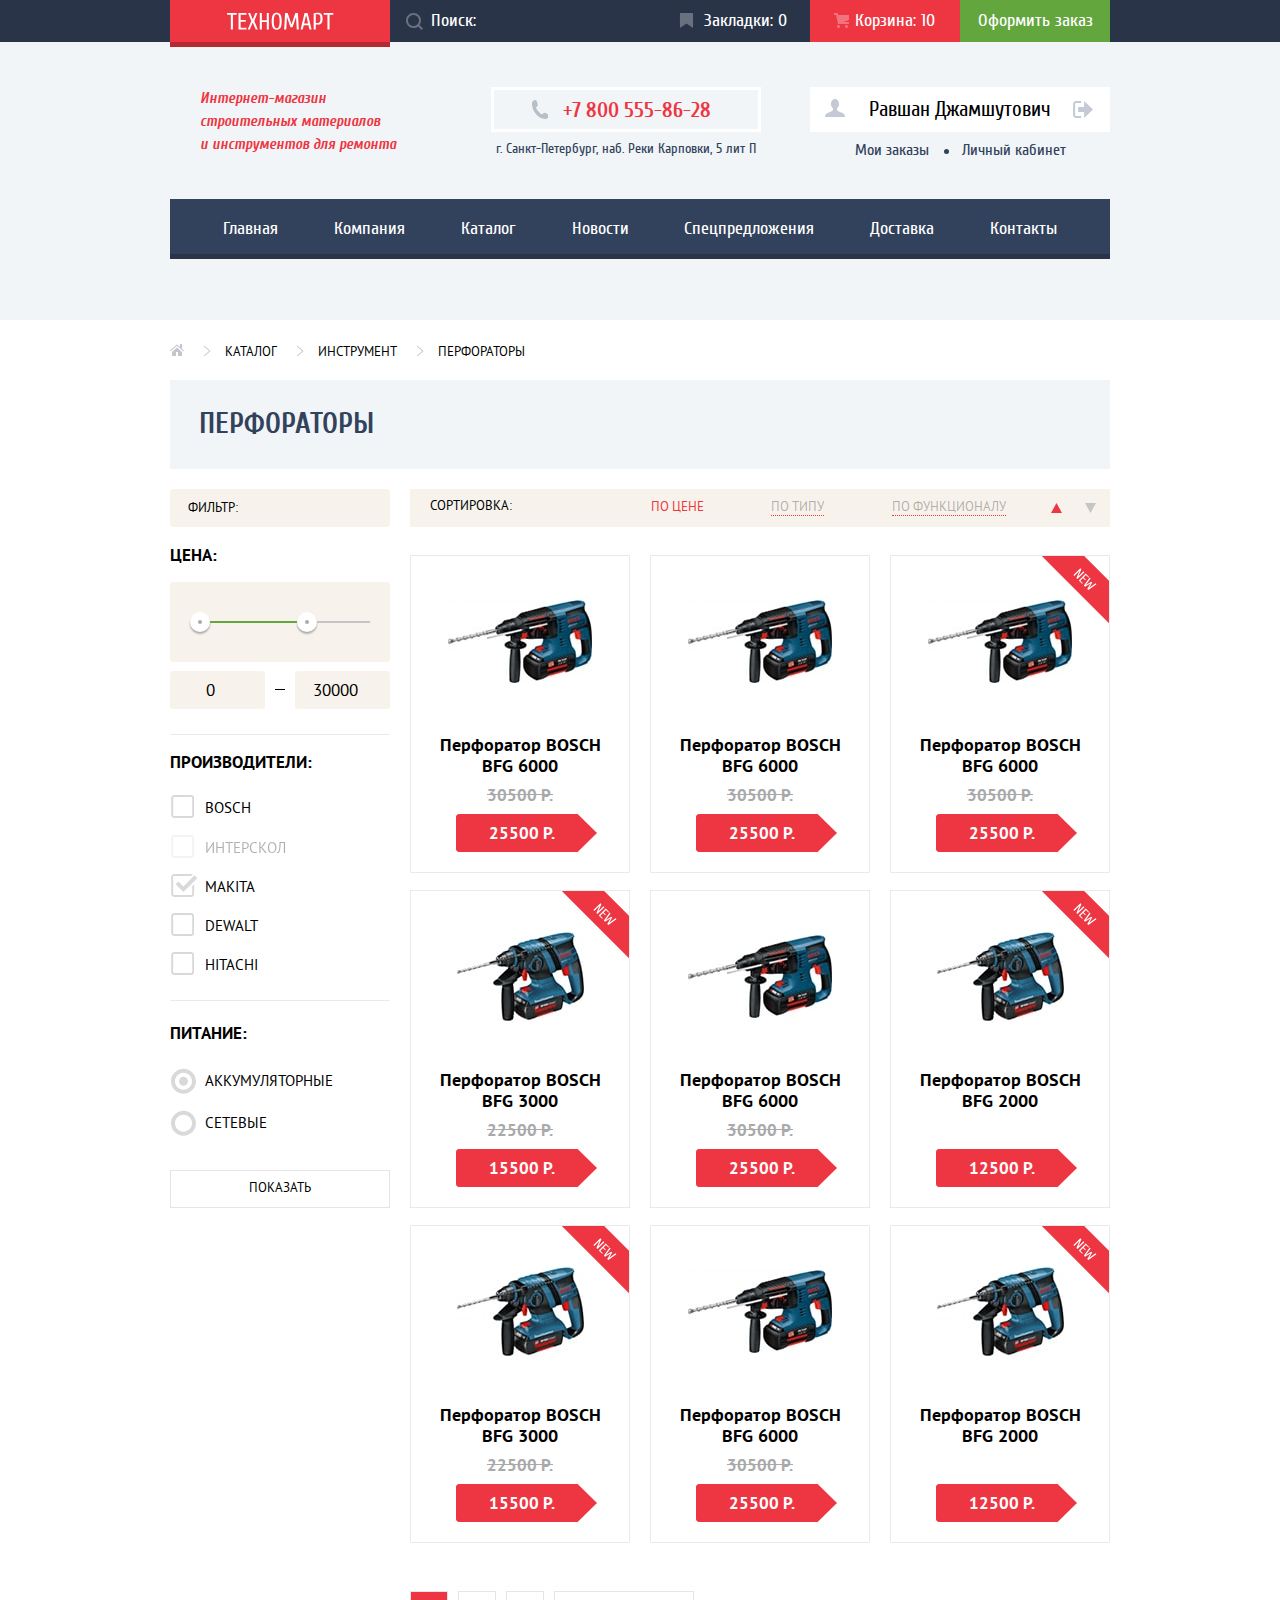
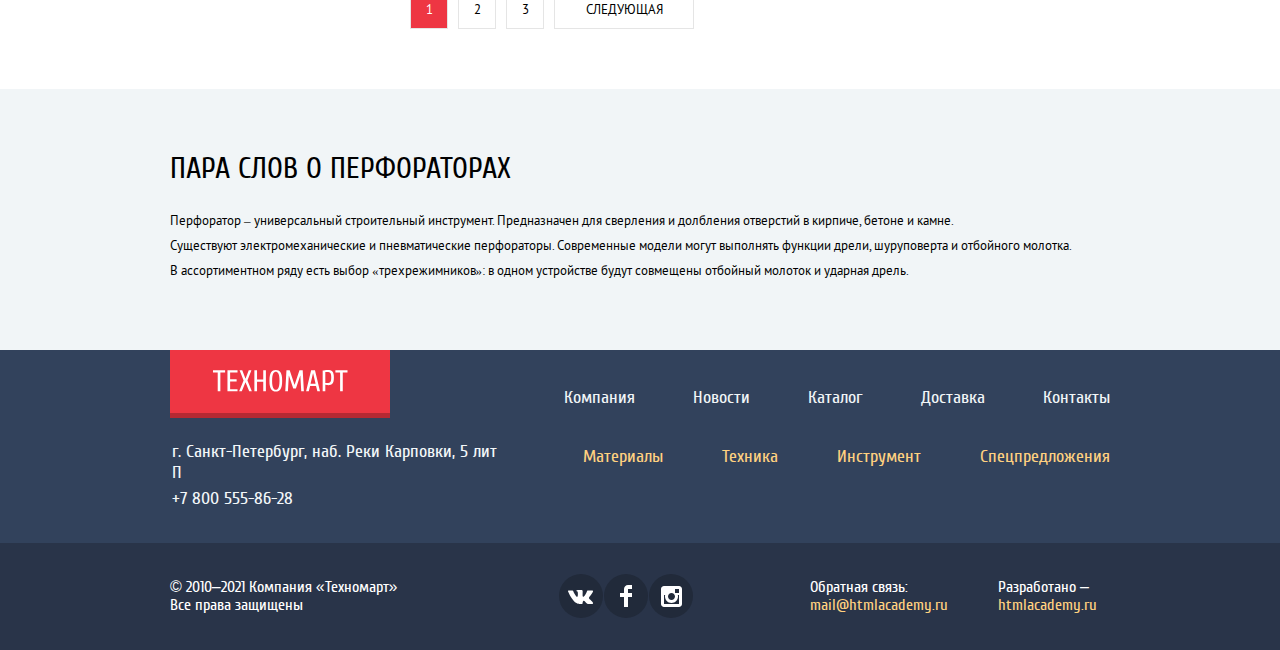
==== commit b6268c30: "progress form catalog" ====
--- a/catalog.html
+++ b/catalog.html
@@ -101,7 +101,7 @@
           <h2 class="catalog-title">Перфораторы</h2>
         </div>
         <section>
-          <form class="filter" action="post">
+          <form class="filter" method="get" action="https://echo.htmlacademy.ru" >
             <div class="filter-title">
               <p>фильтр:</p>
             </div>
@@ -131,24 +131,24 @@
               <legend>Производители:</legend>
                 <ul class="checkbox-manufacturers-ul">
                   <li class="checkbox-manufacturers-li">
-                    <input class="checkbox-manufacturers visually-hidden" id="checkbox-BOSCH"  type="checkbox">
-                   <label class="checkbox-manufacturers-label" for="checkbox-BOSCH">BOSCH</label>
+                    <input class="checkbox-manufacturers visually-hidden" id="checkbox-BOSCH"  name="BOSCH" type="checkbox">
+                    <label class="checkbox-manufacturers-label" for="checkbox-BOSCH">BOSCH</label>
                   </li>
                   <li class="checkbox-manufacturers-li">
-                    <input class="checkbox-manufacturers visually-hidden" id="checkbox-ИНТЕРСКОЛ" type="checkbox"
+                    <input class="checkbox-manufacturers visually-hidden" id="checkbox-interskol" name="interskol" type="checkbox"
                     disabled>
-                    <label class="checkbox-manufacturers-label" for="checkbox-ИНТЕРСКОЛ">ИНТЕРСКОЛ</label>
+                    <label class="checkbox-manufacturers-label" for="checkbox-interskol">ИНТЕРСКОЛ</label>
                   </li>
                   <li class="checkbox-manufacturers-li">
-                    <input class="checkbox-manufacturers visually-hidden" id="checkbox-MAKITA" type="checkbox">
+                    <input class="checkbox-manufacturers visually-hidden" id="checkbox-MAKITA" type="checkbox" name="MAKITA" checked>
                     <label class="checkbox-manufacturers-label" for="checkbox-MAKITA">MAKITA</label>
                   </li>
                   <li class="checkbox-manufacturers-li">
-                    <input class="checkbox-manufacturers visually-hidden" id="checkbox-Dewalt" type="checkbox">
+                    <input class="checkbox-manufacturers visually-hidden" id="checkbox-Dewalt" name="Dewalt" type="checkbox">
                     <label class="checkbox-manufacturers-label" for="checkbox-Dewalt">Dewalt</label>
                   </li>
                   <li class="checkbox-manufacturers-li">
-                    <input class="checkbox-manufacturers visually-hidden" id="checkbox-Hitachi" type="checkbox">
+                    <input class="checkbox-manufacturers visually-hidden" id="checkbox-Hitachi" name="Hitachi" type="checkbox">
                     <label class="checkbox-manufacturers-label" for="checkbox-Hitachi">Hitachi</label>
                   </li>
                 </ul>
@@ -157,15 +157,15 @@
             <fieldset class="power-radiobtn-fieldset">
               <legend>Питание:</legend>
               <div class="power-radiobtn-wrap">
-                <input class="power-radiobtn visually-hidden" type="radio" id="power-battery" name="power">
+                <input class="power-radiobtn visually-hidden" type="radio" id="power-battery" name="power" value="battery" checked>
                 <label class="power-radiobtn-label" for="power-battery">Аккумуляторные</label>
               </div>
               <div class="power-radiobtn-wrap">
-                <input class="power-radiobtn visually-hidden" type="radio" id="power_socket" name="power">
+                <input class="power-radiobtn visually-hidden" type="radio" id="power_socket" name="power" value="socket">
                 <label class="power-radiobtn-label" for="power_socket">Сетевые</label>
               </div>
             </fieldset>
-            <button class="btn-filter">показать</button>
+            <button class="btn-filter" type="submit">показать</button>
           </form>
         </section>
         <section class="catalog-items">
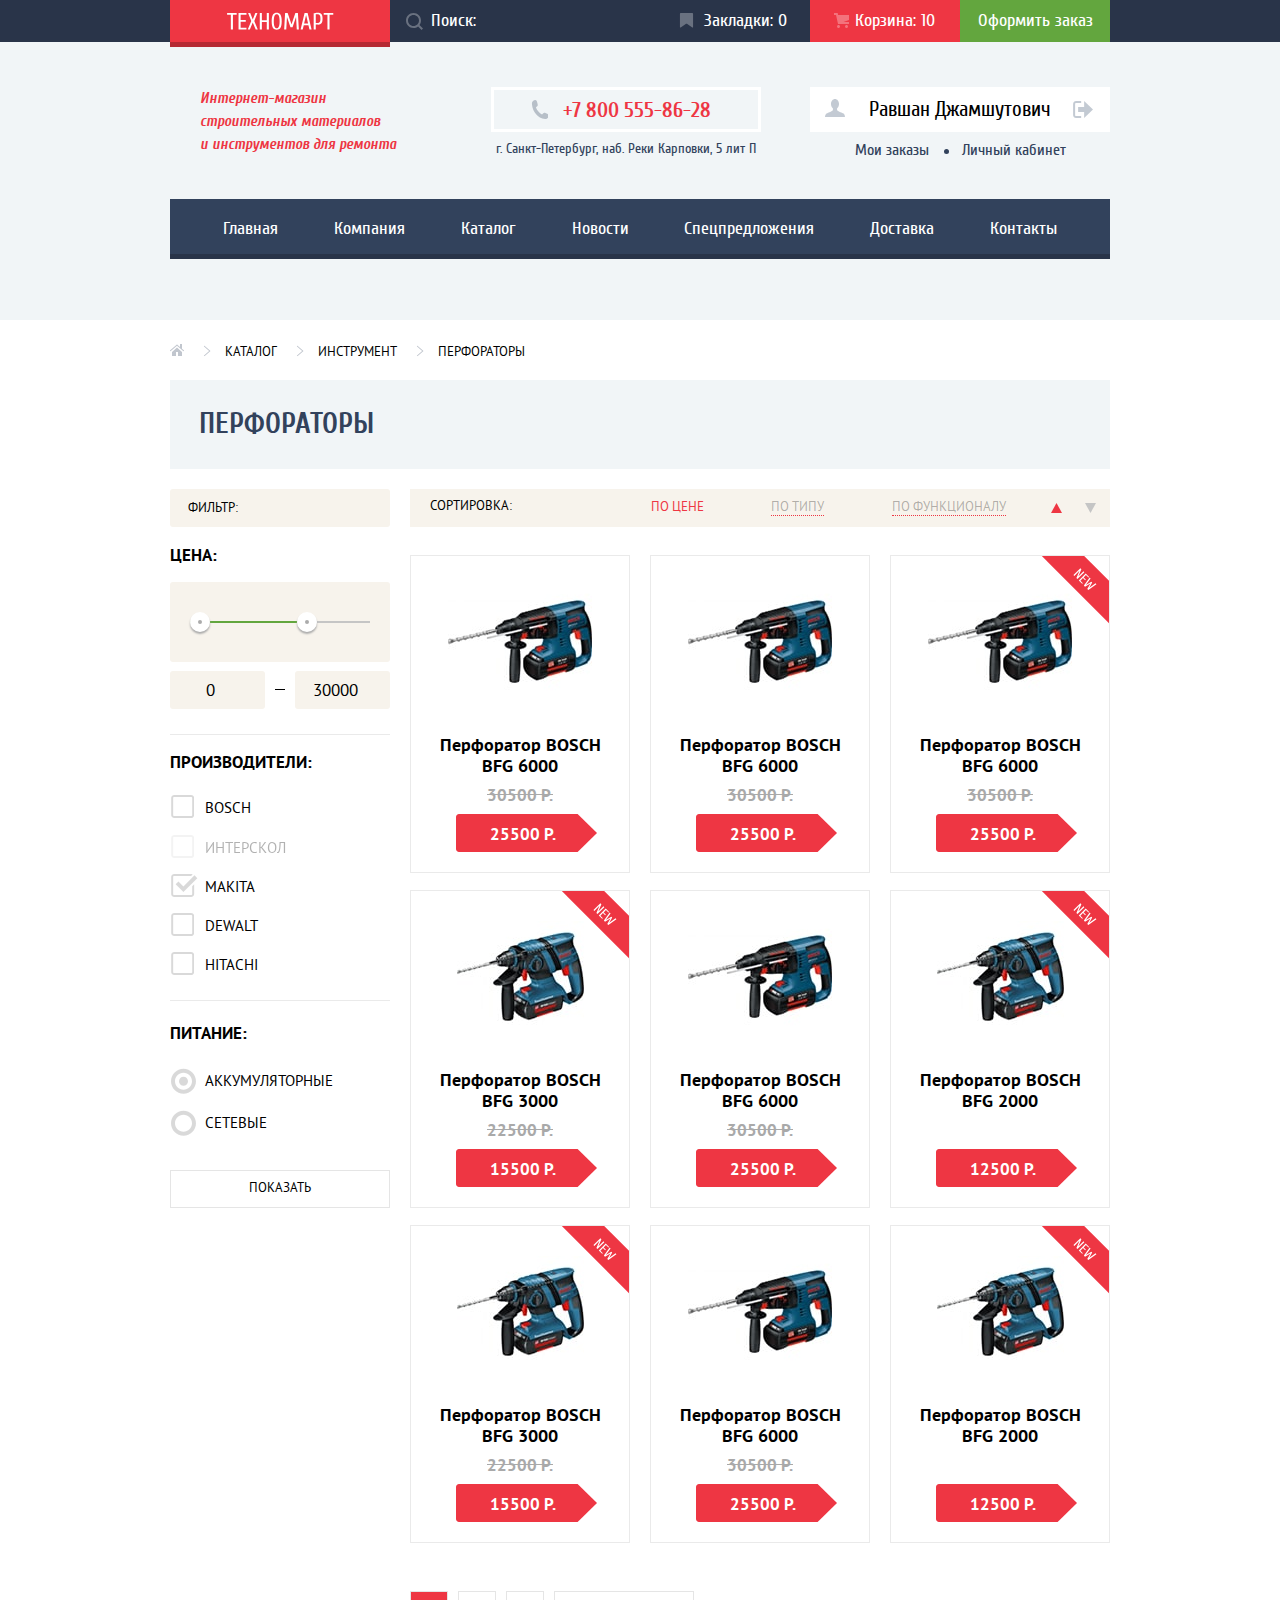
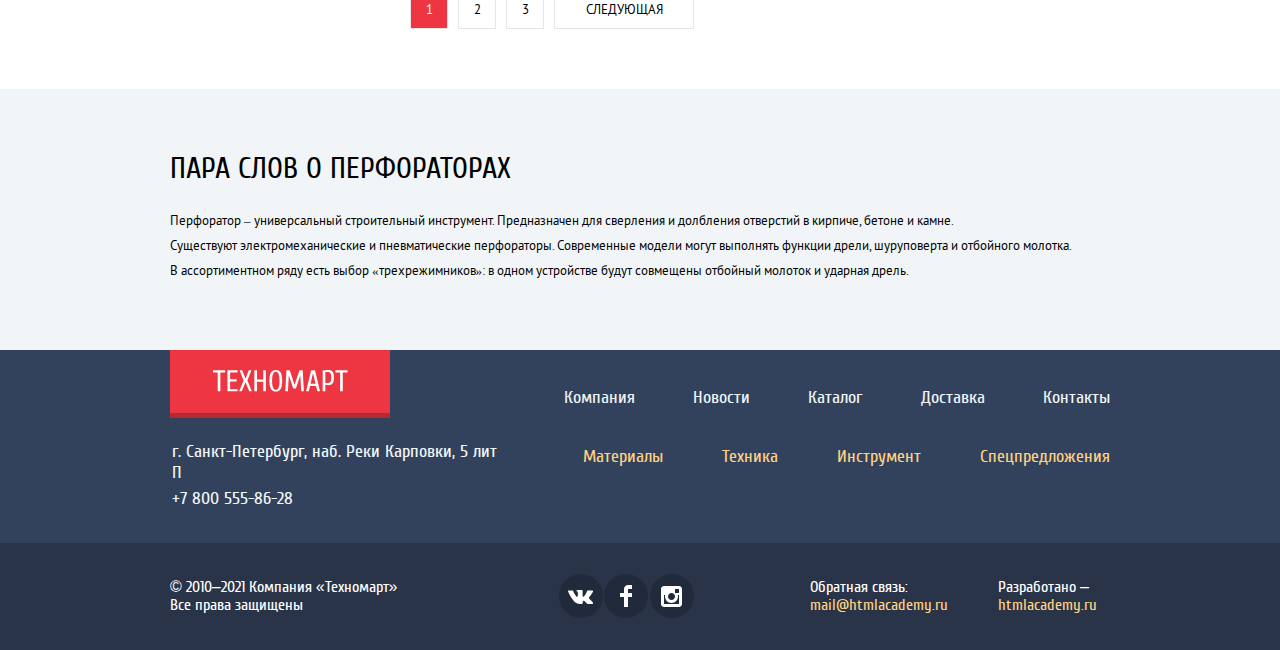
==== commit 3a010c19: "modified accessibility" ====
--- a/catalog.html
+++ b/catalog.html
@@ -3,7 +3,7 @@
   <head>
     <meta charset="utf-8">
     <link rel="stylesheet" href="css/normalize.css">
-    <link rel="stylesheet" href="css/style.min.css">
+    <link rel="stylesheet" href="css/style.css">
     <link rel="icon" href="favicon.ico">
     <link rel="icon" href="icon/favicon/icon.svg" type="image/svg+xml">
     <link rel="apple-touch-icon" href="icon/favicon/180.png">
@@ -178,15 +178,15 @@
             </ul>
             <ul class="sort-arr-wrap">
               <li class="sort-arr sort-arr-active">
-                <a href="#">
-                  <svg width="11" height="10" viewBox="0 0 11 10" fill="none" xmlns="http://www.w3.org/2000/svg">
+                <a href="#" aria-label="по возростанию">
+                  <svg width="11" height="10" viewBox="0 0 11 10" fill="none" xmlns="http://www.w3.org/2000/svg" aria-hidden="true">
                   <path d="M5.5 0L11 10L0 10" fill="#C5C5C5"/>
                   </svg>
                 </a>
               </li>
               <li class="sort-arr ">
-                <a href="#">
-                  <svg width="11" height="10" viewBox="0 0 11 10" fill="none" xmlns="http://www.w3.org/2000/svg">
+                <a href="#" aria-label="по убыванию">
+                  <svg width="11" height="10" viewBox="0 0 11 10" fill="none" xmlns="http://www.w3.org/2000/svg" aria-hidden="true">
                   <path d="M5.5 10L0 0H11" fill="#C5C5C5"/>
                   </svg>
                 </a>
@@ -194,7 +194,7 @@
             </ul>
           </div>
           <ul class="popular-item-list">
-            <li class="popular-item">
+            <li class="popular-item" tabindex="0">
               <div class="popular-item-img">
                 <ul class="popular-item-hover-list">
                   <li class="popular-item-hover-buy-btn popular-item-hover-buy"><a href="#">купить</a></li>
@@ -206,11 +206,11 @@
                 <p>Перфоратор BOSCH<br>BFG 6000</p>
                 <span>30500 Р.</span>
                 <div class="btn btn-price">
-                  <a href="#">25500 Р.</a>
-                </div>
-              </div>
-            </li>
-            <li class="popular-item">
+                  25500 Р.
+                </div>
+              </div>
+            </li>
+            <li class="popular-item" tabindex="0">
               <div class="popular-item-img">
                 <ul class="popular-item-hover-list">
                   <li class="popular-item-hover-buy-btn popular-item-hover-buy"><a href="#">купить</a></li>
@@ -222,11 +222,11 @@
                 <p>Перфоратор BOSCH<br>BFG 6000</p>
                 <span>30500 Р.</span>
                 <div class="btn btn-price">
-                  <a href="#">25500 Р.</a>
-                </div>
-              </div>
-            </li>
-            <li class="popular-item  popular-item-new">
+                  25500 Р.
+                </div>
+              </div>
+            </li>
+            <li class="popular-item  popular-item-new" tabindex="0">
               <div class="popular-item-img">
                 <ul class="popular-item-hover-list">
                   <li class="popular-item-hover-buy-btn popular-item-hover-buy"><a href="#">купить</a></li>
@@ -238,11 +238,11 @@
                 <p>Перфоратор BOSCH<br>BFG 6000</p>
                 <span>30500 Р.</span>
                 <div class="btn btn-price">
-                  <a href="#">25500 Р.</a>
-                </div>
-              </div>
-            </li>
-            <li class="popular-item  popular-item-new">
+                  25500 Р.
+                </div>
+              </div>
+            </li>
+            <li class="popular-item  popular-item-new" tabindex="0">
               <div class="popular-item-img">
                 <ul class="popular-item-hover-list">
                   <li class="popular-item-hover-buy-btn popular-item-hover-buy"><a href="#">купить</a></li>
@@ -254,11 +254,11 @@
                 <p>Перфоратор BOSCH<br>BFG 3000</p>
                 <span>22500 Р.</span>
                 <div class="btn btn-price">
-                  <a href="#">15500 Р.</a>
-                </div>
-              </div>
-            </li>
-            <li class="popular-item">
+                  15500 Р.
+                </div>
+              </div>
+            </li>
+            <li class="popular-item" tabindex="0">
               <div class="popular-item-img">
                 <ul class="popular-item-hover-list">
                   <li class="popular-item-hover-buy-btn popular-item-hover-buy"><a href="#">купить</a></li>
@@ -270,11 +270,11 @@
                 <p>Перфоратор BOSCH<br>BFG 6000</p>
                 <span>30500 Р.</span>
                 <div class="btn btn-price">
-                  <a href="#">25500 Р.</a>
-                </div>
-              </div>
-            </li>
-            <li class="popular-item  popular-item-new">
+                  25500 Р.
+                </div>
+              </div>
+            </li>
+            <li class="popular-item  popular-item-new" tabindex="0">
               <div class="popular-item-img">
                 <ul class="popular-item-hover-list">
                   <li class="popular-item-hover-buy-btn popular-item-hover-buy"><a href="#">купить</a></li>
@@ -286,11 +286,11 @@
                 <p>Перфоратор BOSCH<br>BFG 2000</p>
                 <span></span>
                 <div class="btn btn-price">
-                  <a href="#">12500 Р.</a>
-                </div>
-              </div>
-            </li>
-            <li class="popular-item  popular-item-new">
+                  12500 Р.
+                </div>
+              </div>
+            </li>
+            <li class="popular-item  popular-item-new" tabindex="0">
               <div class="popular-item-img">
                 <ul class="popular-item-hover-list">
                   <li class="popular-item-hover-buy-btn popular-item-hover-buy"><a href="#">купить</a></li>
@@ -302,11 +302,11 @@
                 <p>Перфоратор BOSCH<br>BFG 3000</p>
                 <span>22500 Р.</span>
                 <div class="btn btn-price">
-                  <a href="#">15500 Р.</a>
-                </div>
-              </div>
-            </li>
-            <li class="popular-item">
+                  15500 Р.
+                </div>
+              </div>
+            </li>
+            <li class="popular-item" tabindex="0">
               <div class="popular-item-img">
                 <ul class="popular-item-hover-list">
                   <li class="popular-item-hover-buy-btn popular-item-hover-buy"><a href="#">купить</a></li>
@@ -318,11 +318,11 @@
                 <p>Перфоратор BOSCH<br>BFG 6000</p>
                 <span>30500 Р.</span>
                 <div class="btn btn-price">
-                  <a href="#">25500 Р.</a>
-                </div>
-              </div>
-            </li>
-            <li class="popular-item  popular-item-new">
+                 25500 Р.
+                </div>
+              </div>
+            </li>
+            <li class="popular-item  popular-item-new" tabindex="0">
               <div class="popular-item-img">
                 <ul class="popular-item-hover-list">
                   <li class="popular-item-hover-buy-btn popular-item-hover-buy"><a href="#">купить</a></li>
@@ -334,7 +334,7 @@
                 <p>Перфоратор BOSCH<br>BFG 2000</p>
                 <span></span>
                 <div class="btn btn-price">
-                  <a href="#">12500 Р.</a>
+                  12500 Р.
                 </div>
               </div>
             </li>
--- a/css/style.css
+++ b/css/style.css
@@ -134,10 +134,16 @@
   align-items: center;
   justify-content: center;
   width: 192px;
-  height: 38px;
   background-color: var(--basic-red);
   text-align: center;
-}
+  color: var(--white);
+  font-size: 14px;
+  text-transform: uppercase;
+  padding: 0 5px;
+  border: none;
+  padding: 11px 24px 9px;
+}
+
 
 .btn:hover,
 .btn:focus {
@@ -317,7 +323,7 @@
 
 
 .top-header-item:nth-child(1) svg,
-.top-header-item:nth-child(2)  svg {
+.top-header-item:nth-child(2) svg {
   position: absolute;
   top: 13px;
   left: 19px;
@@ -331,7 +337,9 @@
 
 
 .top-header-item:nth-child(1)  a:hover g,
-.top-header-item:nth-child(2)  a:hover g {
+.top-header-item:nth-child(2)  a:hover g,
+.top-header-item:nth-child(1)  a:focus g,
+.top-header-item:nth-child(2)  a:focus g  {
   opacity: 1;
 }
 
@@ -350,12 +358,14 @@
   background-color: var(--basic-green)
 }
 .top-header-item:last-child:hover,
-.top-header-item:last-child:focus {
-  background-color: var(--focus)
-}
+.top-header-item:last-child:focus-within {
+  background-color: var(--focus);
+}
+
 .top-header-item:last-child:active {
   background-color: var(--basic-green);
 }
+
 .top-header-item:last-child:active a {
   color: var(--activ-white);
 }
@@ -465,12 +475,12 @@
 }
 
 .main-header-login:hover a,
-.main-header-login:focus a {
+.main-header-login:focus-within a {
   color: var(--basic-red);
 }
 
 .main-header-login:hover path,
-.main-header-login:focus path {
+.main-header-login:focus-within path {
   fill: var(--basic-grey);
 }
 
@@ -487,7 +497,7 @@
 }
 
 .main-header-registration:hover a,
-.main-header-registration:focus a {
+.main-header-registration:focus-within a {
   color: var(--basic-red);
 }
 
@@ -646,7 +656,7 @@
 }
 
 .main-header-nav-list li:hover,
-.main-header-nav-list li:focus {
+.main-header-nav-list li:focus-within {
   background-color: var(--basic-header-bottom);
 }
 
@@ -704,27 +714,21 @@
 
 .suggestions-item-link {
   width: 135px;
-  height: 38px;
+  min-height: 38px;
   background-color: var(--suggestions-item-link);
   font-size: 14px;
-  line-height: 18px;
-  text-align: center;
-  text-transform: uppercase;
+  text-transform: uppercase;
+  display: flex;
+  align-items: center;
+  justify-content: center;
   color: var(--white);
-  font-size: 14px;
-}
-
-.suggestions-item-link a {
-  display: flex;
-  align-items: center;
-  justify-content: center;
-  width: 100%;
-  height: 100%;
-  color: var(--white);
-  font-size: 14px;
-}
-
-.suggestions-item-link:hover {
+  padding: 10px;
+}
+
+
+
+.suggestions-item-link:hover,
+.suggestions-item-link:focus {
   background-color: var(--suggestions-hover);
 }
 
@@ -952,11 +956,13 @@
   justify-content: center;
 }
 
-.popular-item:hover {
+.popular-item:hover,
+.popular-item:focus {
   box-shadow: 0 10px 25px 0 rgb(41 52 73 / 50%);
 }
 
-.popular-item:hover img {
+.popular-item:hover img,
+.popular-item:focus-within img{
   display: none;
 }
 
@@ -998,7 +1004,8 @@
   padding: 0;
 }
 
-.popular-item:hover .popular-item-hover-list {
+.popular-item:hover .popular-item-hover-list,
+.popular-item:focus-within .popular-item-hover-list {
   display: flex;
   flex-direction: column;
   align-items: center;
@@ -1086,7 +1093,10 @@
   height: 38px;
   background-image: url(../icon/red-button.svg);
   background-color: transparent;
-
+  font-family: PT Sans;
+  font-weight: 700;
+  font-size: 17px;
+  padding-right: 32px;
 }
 
 .btn-price a {
@@ -1470,9 +1480,9 @@
 }
 
 .top-footer-nav-list li:hover a,
-.top-footer-nav-list li:focus a,
+.top-footer-nav-list li:focus-within a,
 .top-footer-list li:hover a,
-.top-footer-list li:focus a {
+.top-footer-list li:focus-within a {
   text-decoration-line: underline;
 }
 
@@ -1513,7 +1523,7 @@
   display: flex;
   justify-content: space-between;
   align-items: center;
-  width: 134px;
+  width: 135px;
   justify-self: center;
   margin-left: 42px;
 }
@@ -1529,6 +1539,7 @@
 }
 
 .social-button:hover,
+.social-button:focus-within,
 .social-button:active {
   background-color: var(--basic-red);
 }
--- a/css/style.css
+++ b/css/style.css
@@ -134,10 +134,16 @@
   align-items: center;
   justify-content: center;
   width: 192px;
-  height: 38px;
   background-color: var(--basic-red);
   text-align: center;
-}
+  color: var(--white);
+  font-size: 14px;
+  text-transform: uppercase;
+  padding: 0 5px;
+  border: none;
+  padding: 11px 24px 9px;
+}
+
 
 .btn:hover,
 .btn:focus {
@@ -317,7 +323,7 @@
 
 
 .top-header-item:nth-child(1) svg,
-.top-header-item:nth-child(2)  svg {
+.top-header-item:nth-child(2) svg {
   position: absolute;
   top: 13px;
   left: 19px;
@@ -331,7 +337,9 @@
 
 
 .top-header-item:nth-child(1)  a:hover g,
-.top-header-item:nth-child(2)  a:hover g {
+.top-header-item:nth-child(2)  a:hover g,
+.top-header-item:nth-child(1)  a:focus g,
+.top-header-item:nth-child(2)  a:focus g  {
   opacity: 1;
 }
 
@@ -350,12 +358,14 @@
   background-color: var(--basic-green)
 }
 .top-header-item:last-child:hover,
-.top-header-item:last-child:focus {
-  background-color: var(--focus)
-}
+.top-header-item:last-child:focus-within {
+  background-color: var(--focus);
+}
+
 .top-header-item:last-child:active {
   background-color: var(--basic-green);
 }
+
 .top-header-item:last-child:active a {
   color: var(--activ-white);
 }
@@ -465,12 +475,12 @@
 }
 
 .main-header-login:hover a,
-.main-header-login:focus a {
+.main-header-login:focus-within a {
   color: var(--basic-red);
 }
 
 .main-header-login:hover path,
-.main-header-login:focus path {
+.main-header-login:focus-within path {
   fill: var(--basic-grey);
 }
 
@@ -487,7 +497,7 @@
 }
 
 .main-header-registration:hover a,
-.main-header-registration:focus a {
+.main-header-registration:focus-within a {
   color: var(--basic-red);
 }
 
@@ -646,7 +656,7 @@
 }
 
 .main-header-nav-list li:hover,
-.main-header-nav-list li:focus {
+.main-header-nav-list li:focus-within {
   background-color: var(--basic-header-bottom);
 }
 
@@ -704,27 +714,21 @@
 
 .suggestions-item-link {
   width: 135px;
-  height: 38px;
+  min-height: 38px;
   background-color: var(--suggestions-item-link);
   font-size: 14px;
-  line-height: 18px;
-  text-align: center;
-  text-transform: uppercase;
+  text-transform: uppercase;
+  display: flex;
+  align-items: center;
+  justify-content: center;
   color: var(--white);
-  font-size: 14px;
-}
-
-.suggestions-item-link a {
-  display: flex;
-  align-items: center;
-  justify-content: center;
-  width: 100%;
-  height: 100%;
-  color: var(--white);
-  font-size: 14px;
-}
-
-.suggestions-item-link:hover {
+  padding: 10px;
+}
+
+
+
+.suggestions-item-link:hover,
+.suggestions-item-link:focus {
   background-color: var(--suggestions-hover);
 }
 
@@ -952,11 +956,13 @@
   justify-content: center;
 }
 
-.popular-item:hover {
+.popular-item:hover,
+.popular-item:focus {
   box-shadow: 0 10px 25px 0 rgb(41 52 73 / 50%);
 }
 
-.popular-item:hover img {
+.popular-item:hover img,
+.popular-item:focus-within img{
   display: none;
 }
 
@@ -998,7 +1004,8 @@
   padding: 0;
 }
 
-.popular-item:hover .popular-item-hover-list {
+.popular-item:hover .popular-item-hover-list,
+.popular-item:focus-within .popular-item-hover-list {
   display: flex;
   flex-direction: column;
   align-items: center;
@@ -1086,7 +1093,10 @@
   height: 38px;
   background-image: url(../icon/red-button.svg);
   background-color: transparent;
-
+  font-family: PT Sans;
+  font-weight: 700;
+  font-size: 17px;
+  padding-right: 32px;
 }
 
 .btn-price a {
@@ -1470,9 +1480,9 @@
 }
 
 .top-footer-nav-list li:hover a,
-.top-footer-nav-list li:focus a,
+.top-footer-nav-list li:focus-within a,
 .top-footer-list li:hover a,
-.top-footer-list li:focus a {
+.top-footer-list li:focus-within a {
   text-decoration-line: underline;
 }
 
@@ -1513,7 +1523,7 @@
   display: flex;
   justify-content: space-between;
   align-items: center;
-  width: 134px;
+  width: 135px;
   justify-self: center;
   margin-left: 42px;
 }
@@ -1529,6 +1539,7 @@
 }
 
 .social-button:hover,
+.social-button:focus-within,
 .social-button:active {
   background-color: var(--basic-red);
 }
